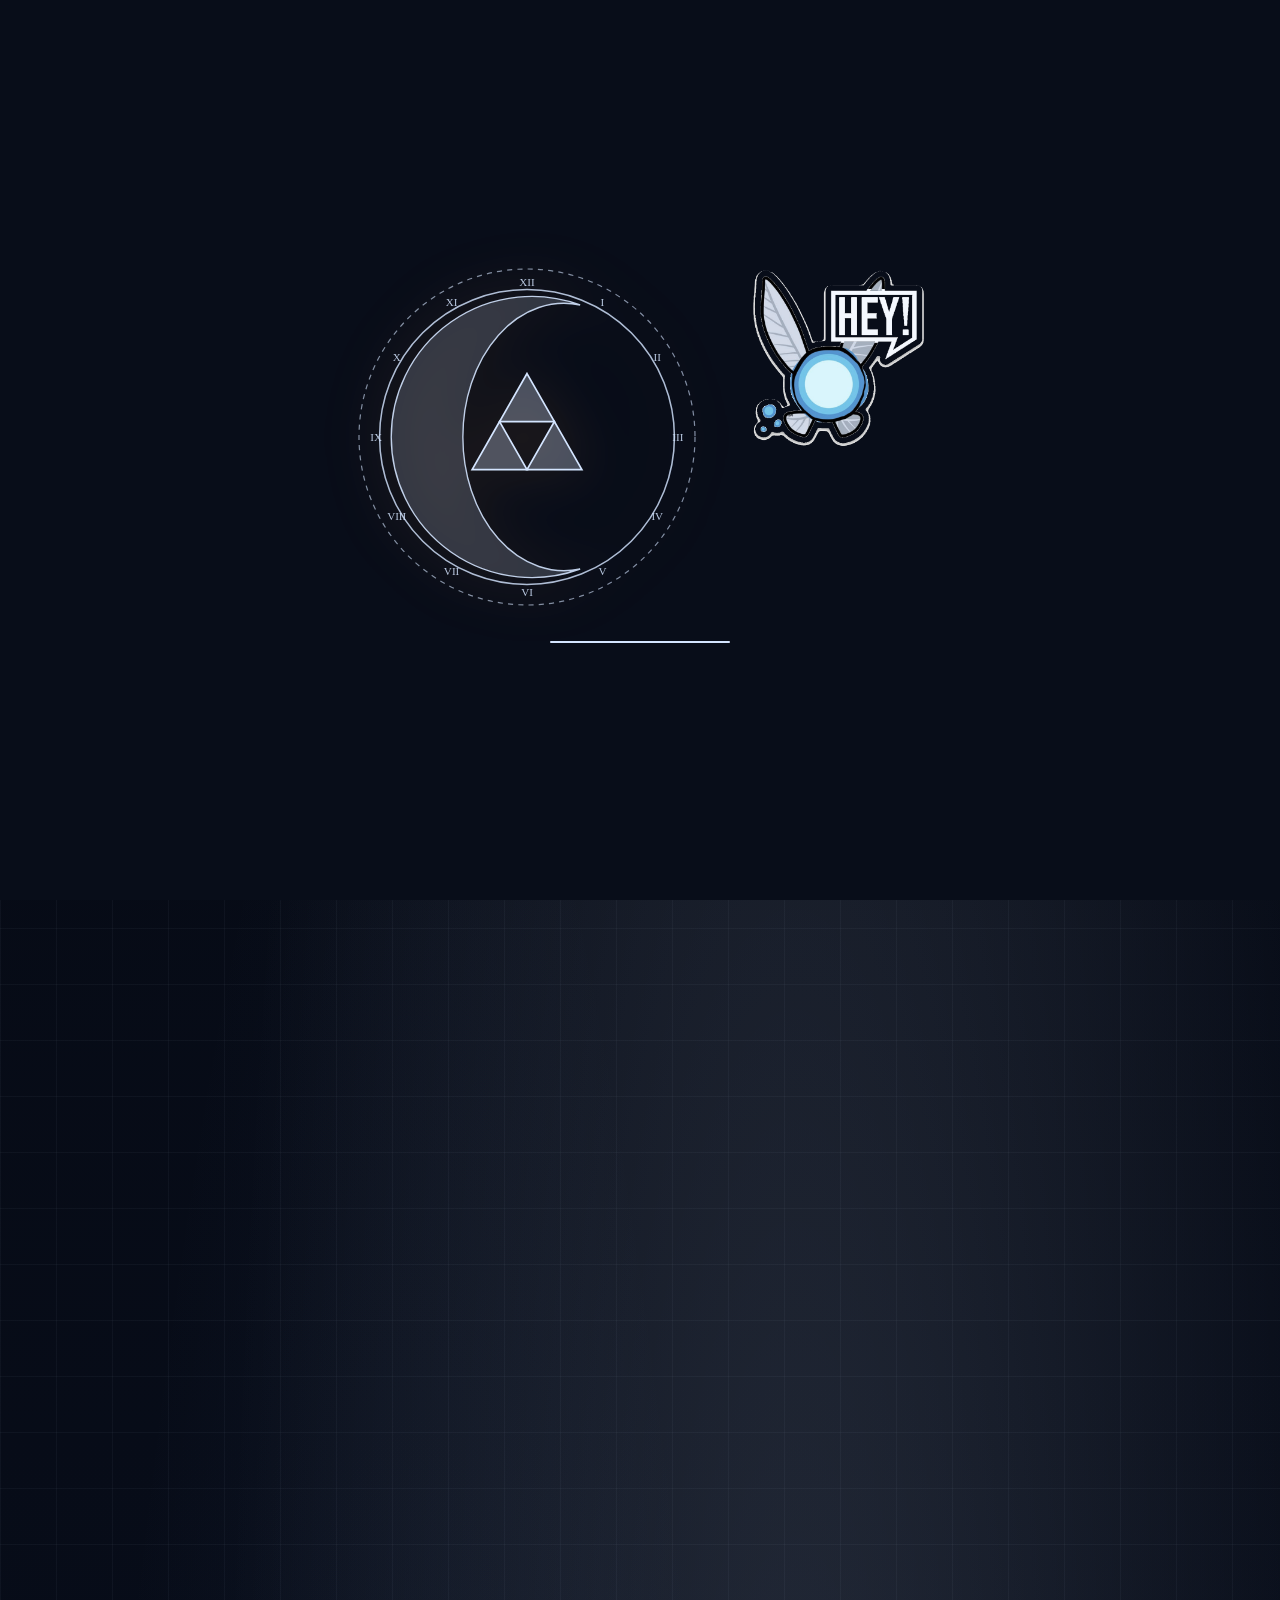
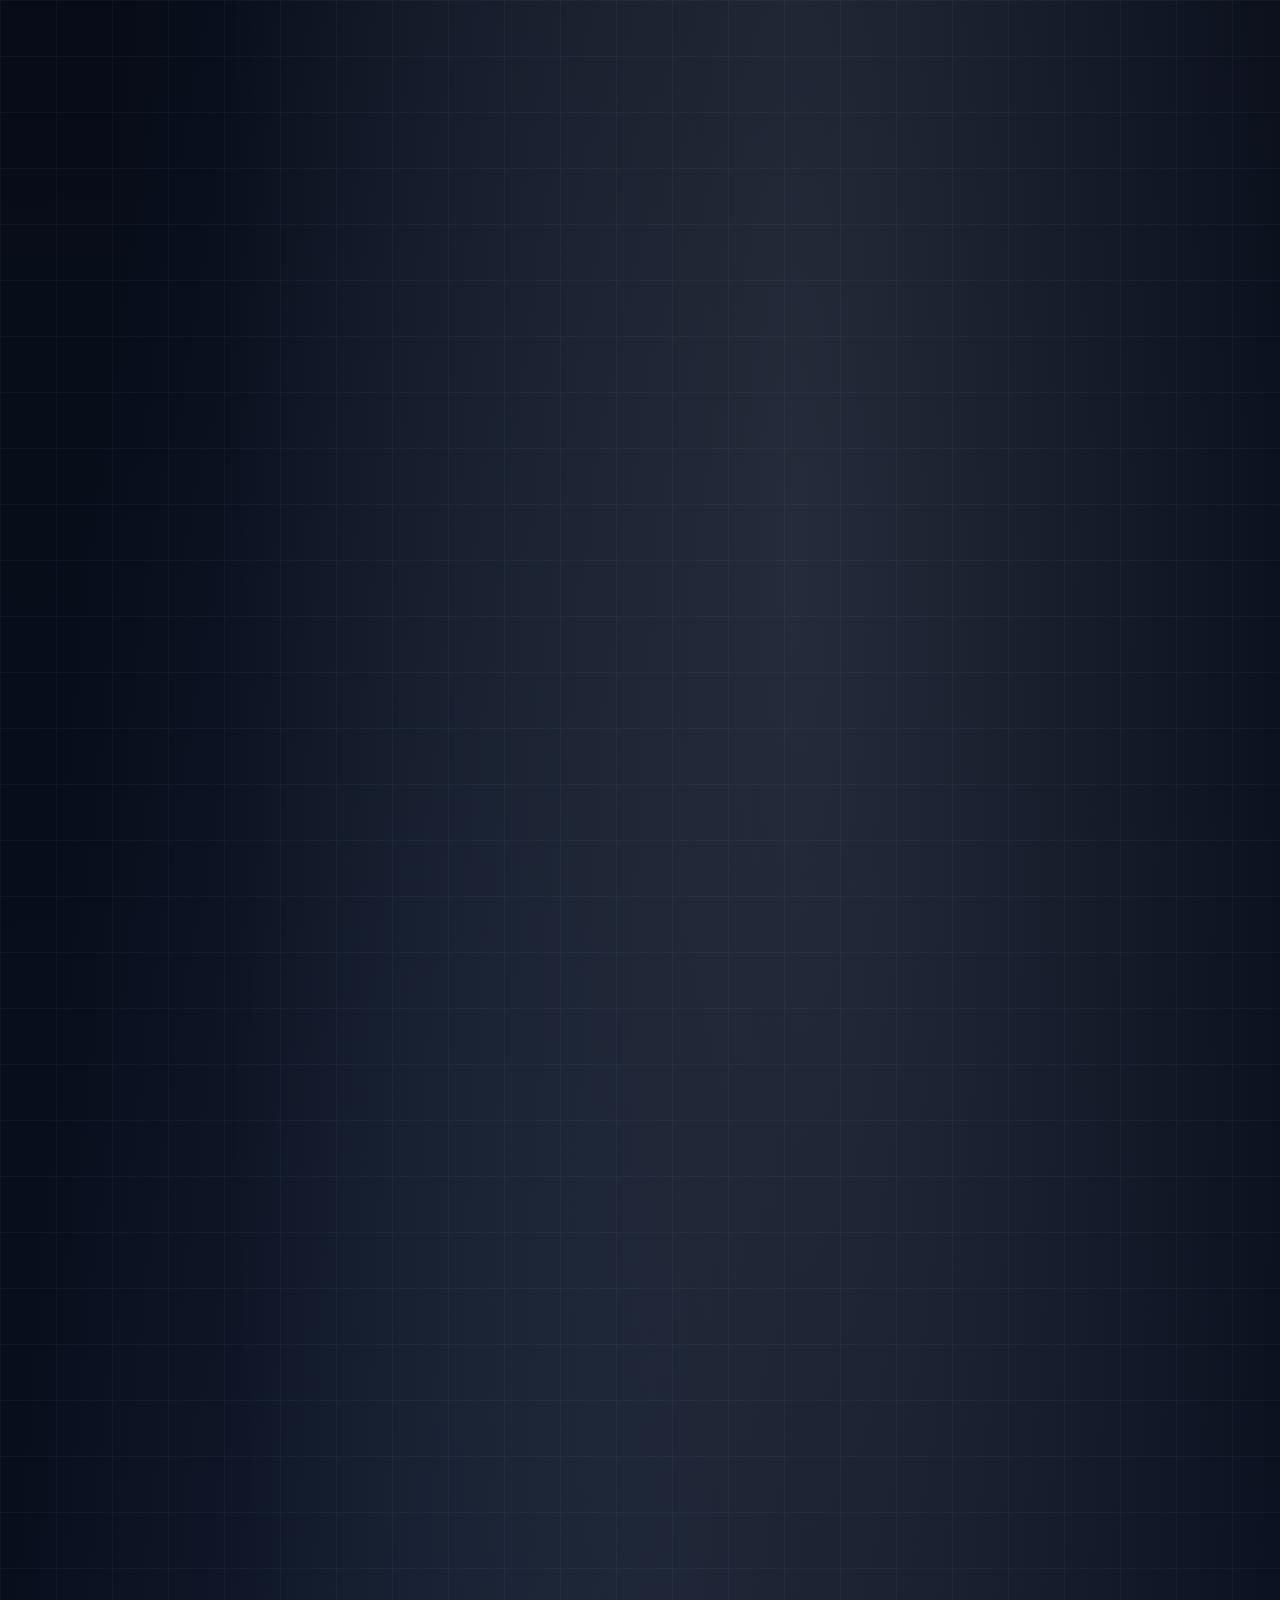
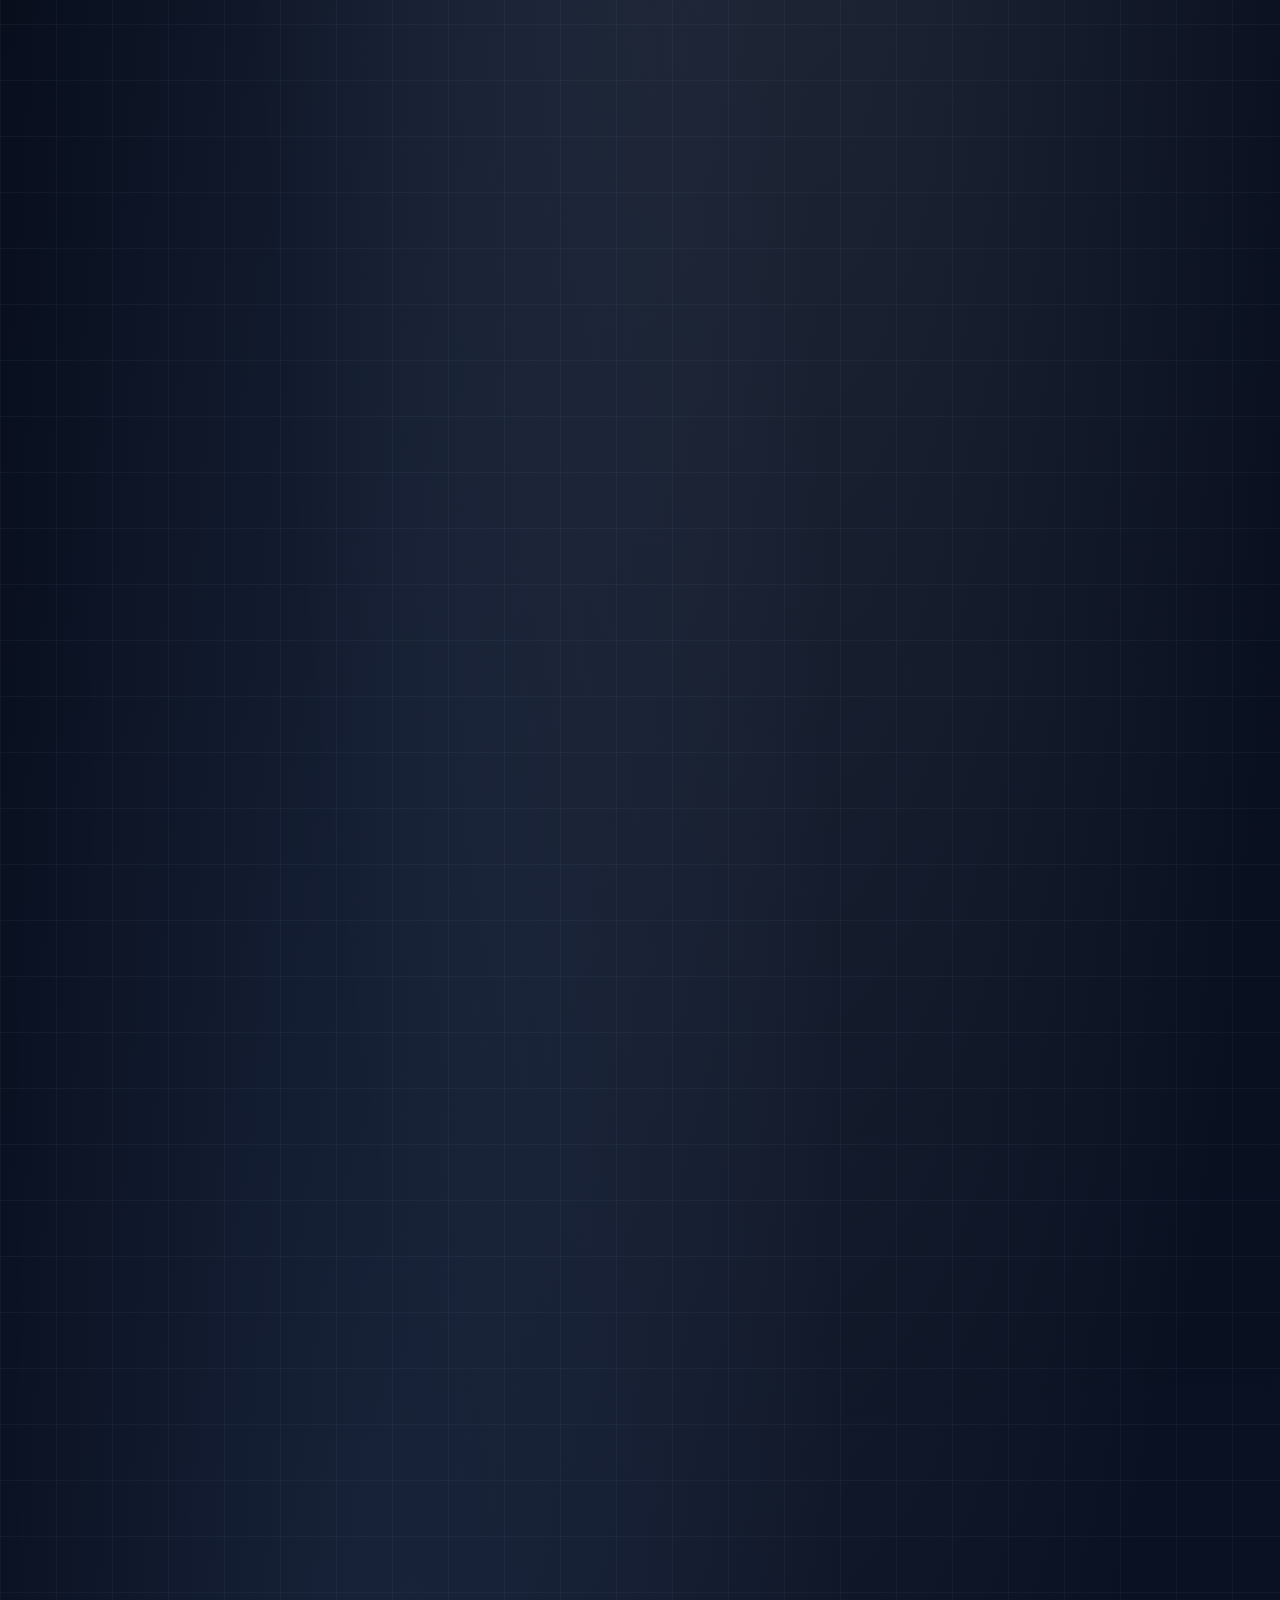
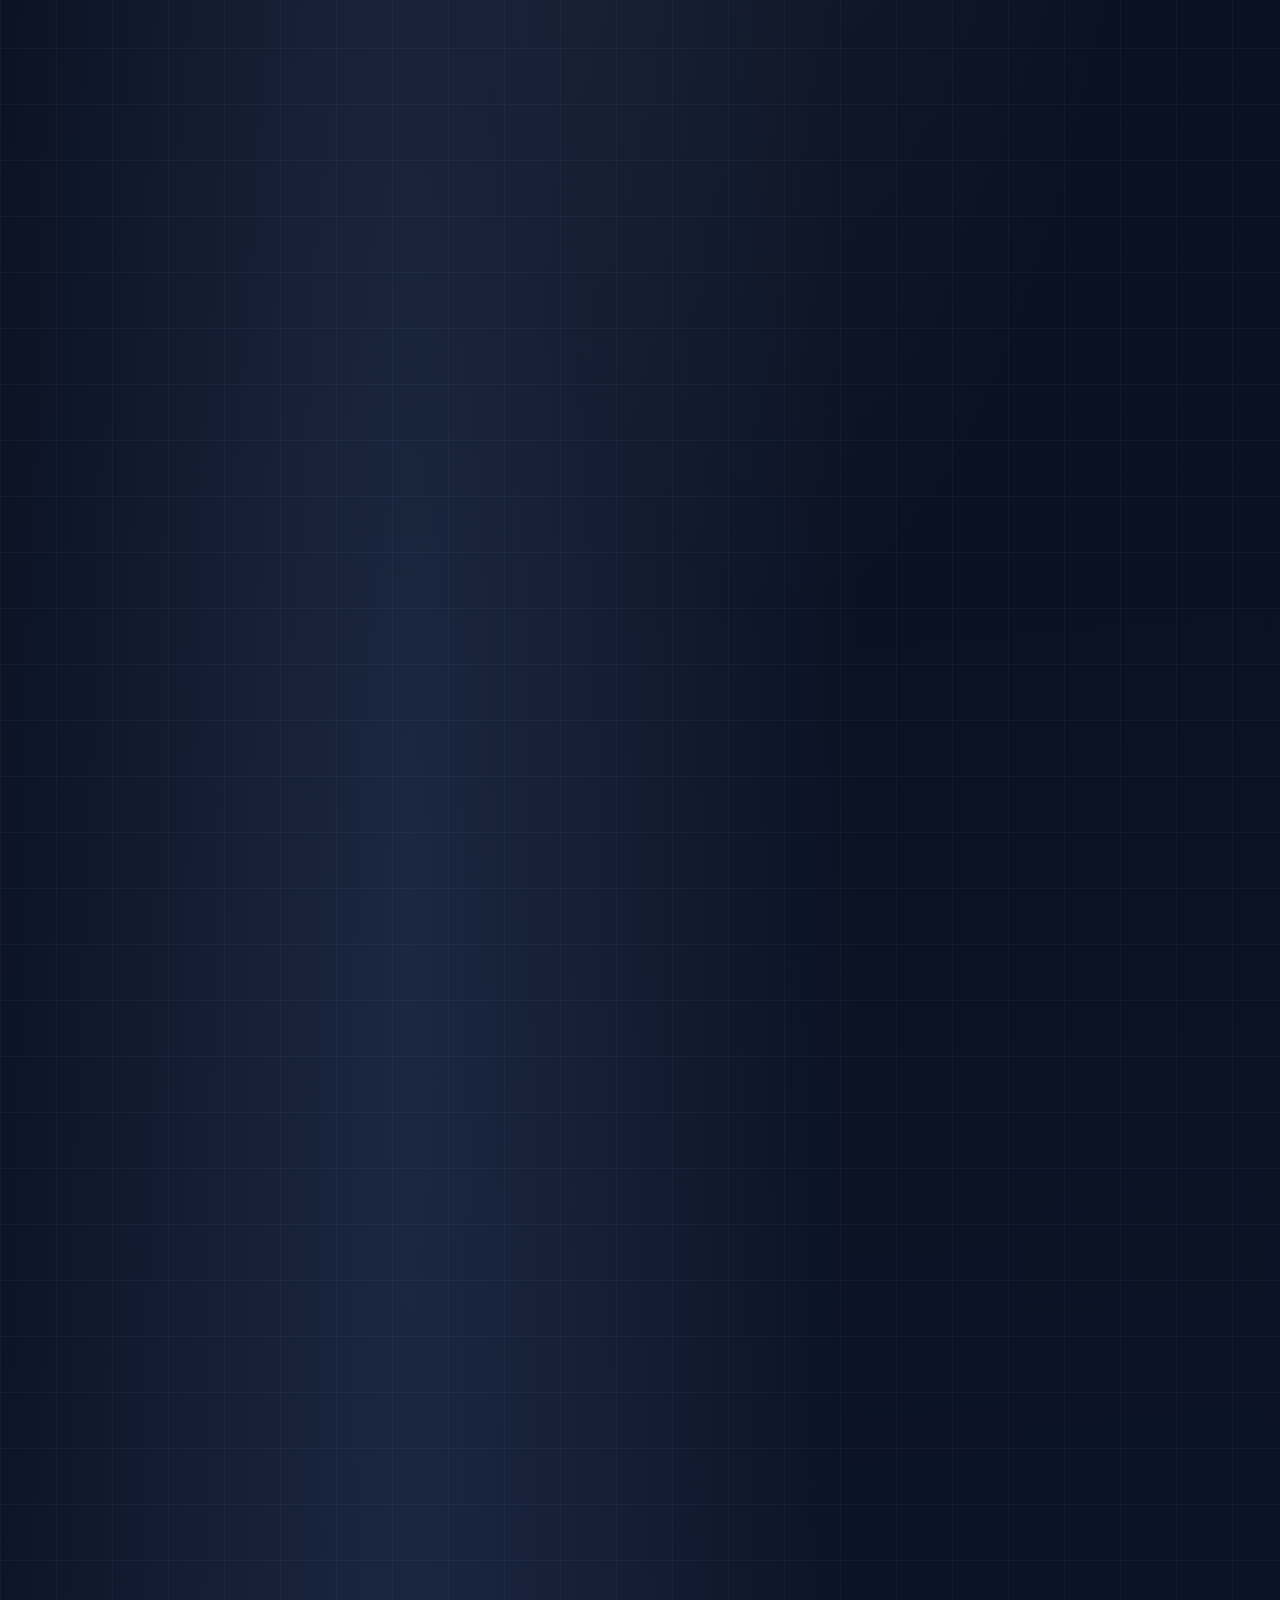
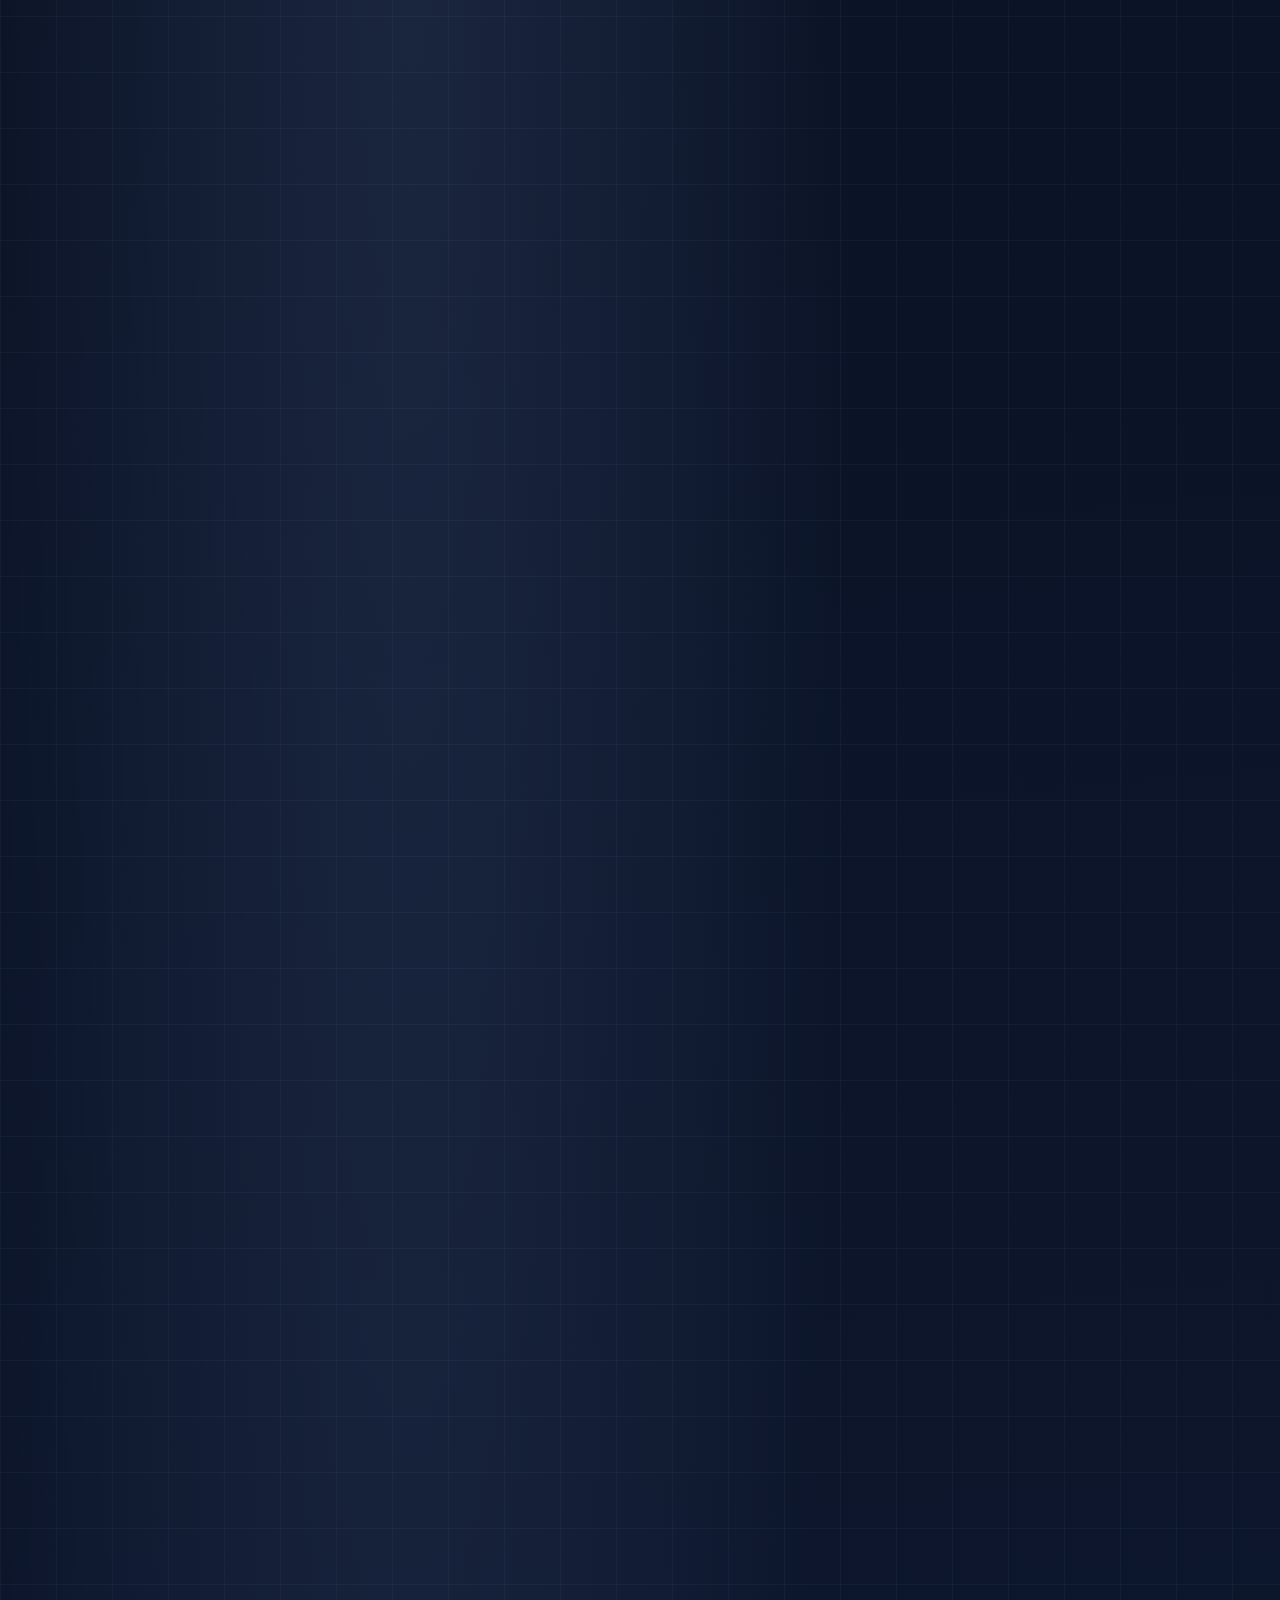
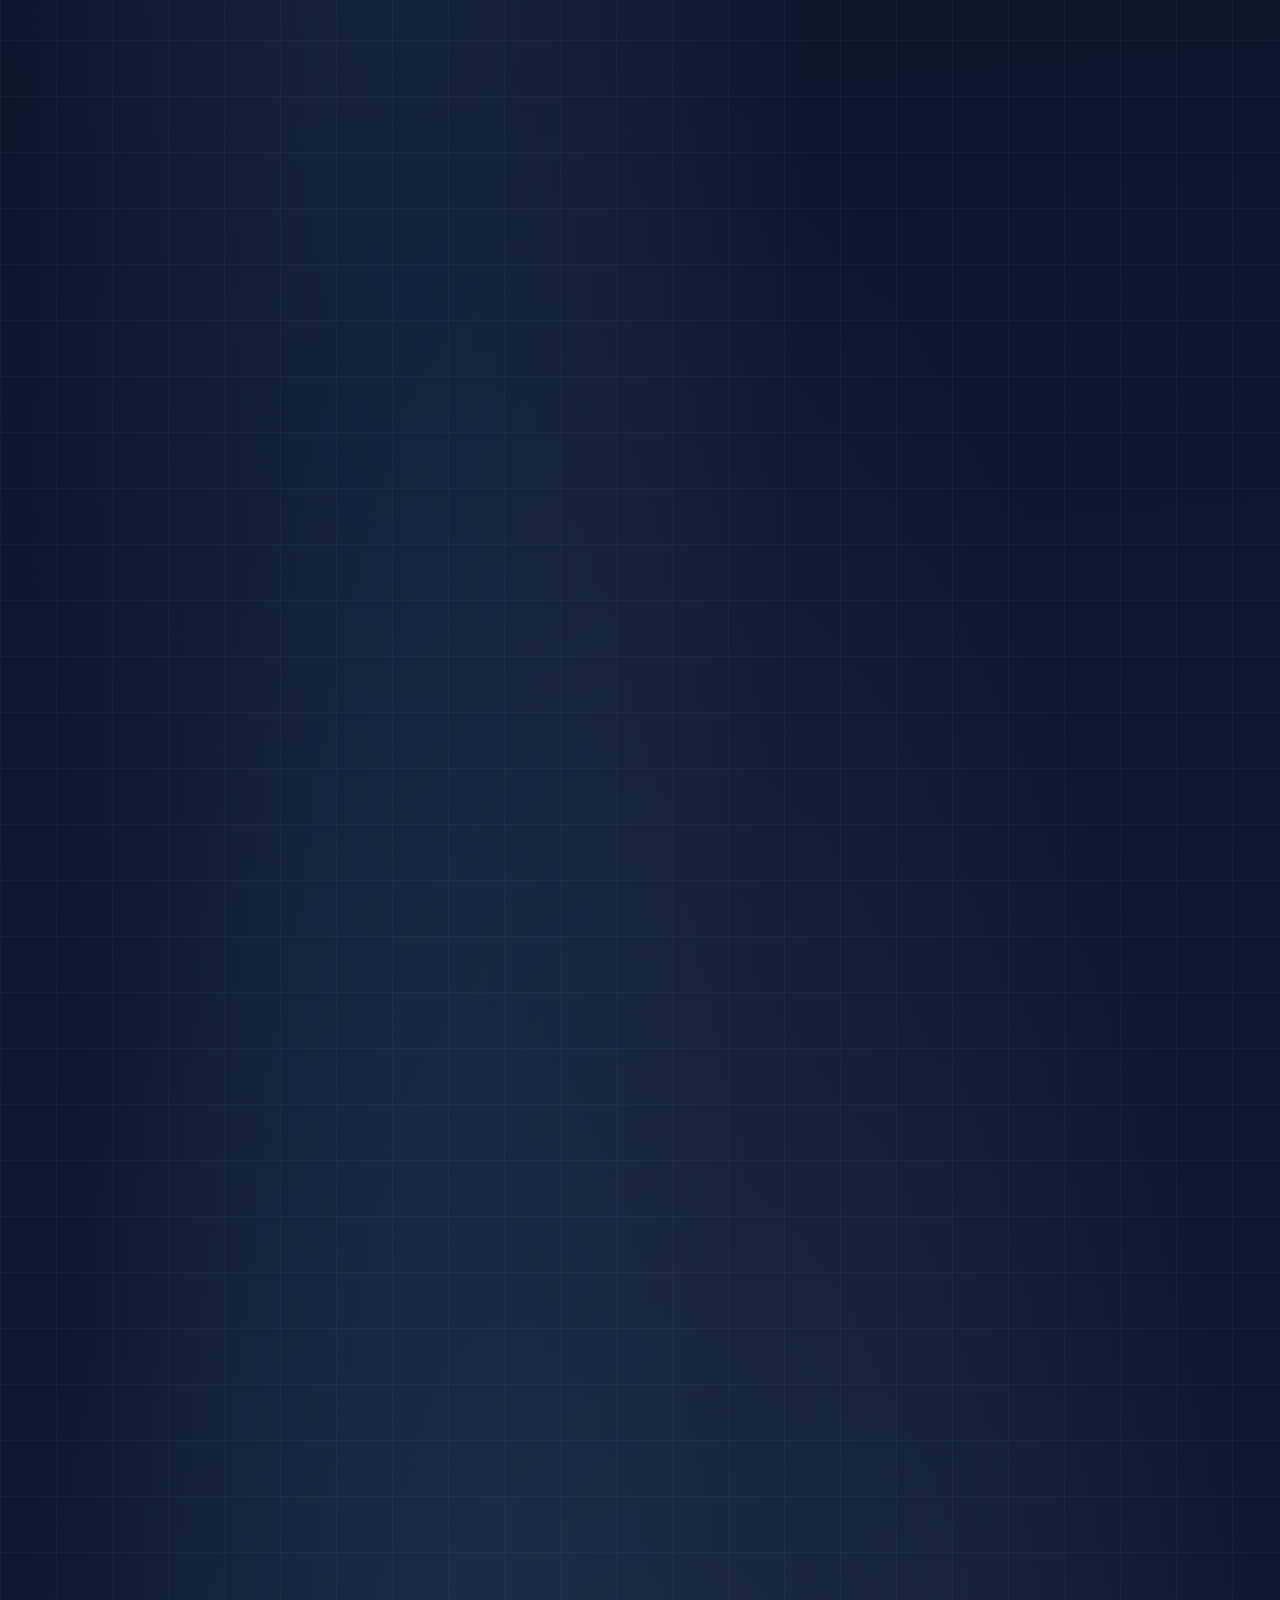
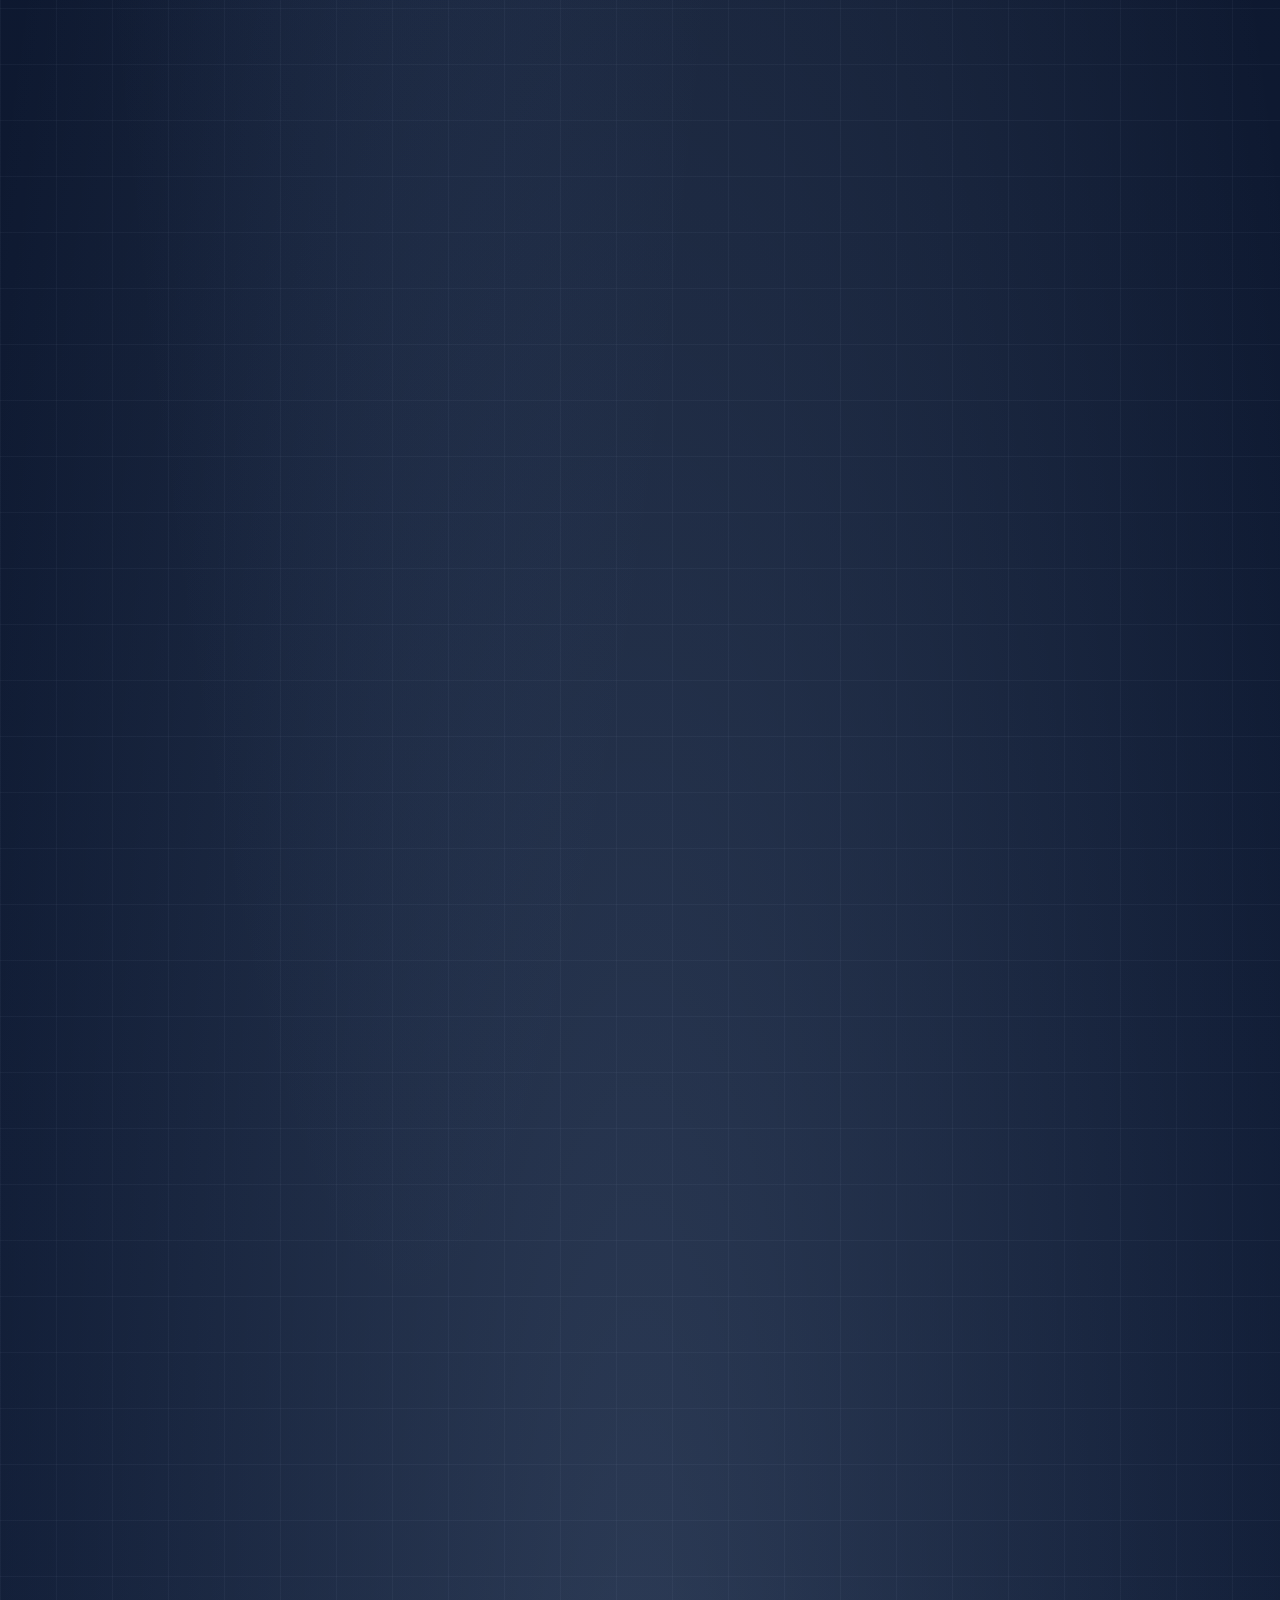
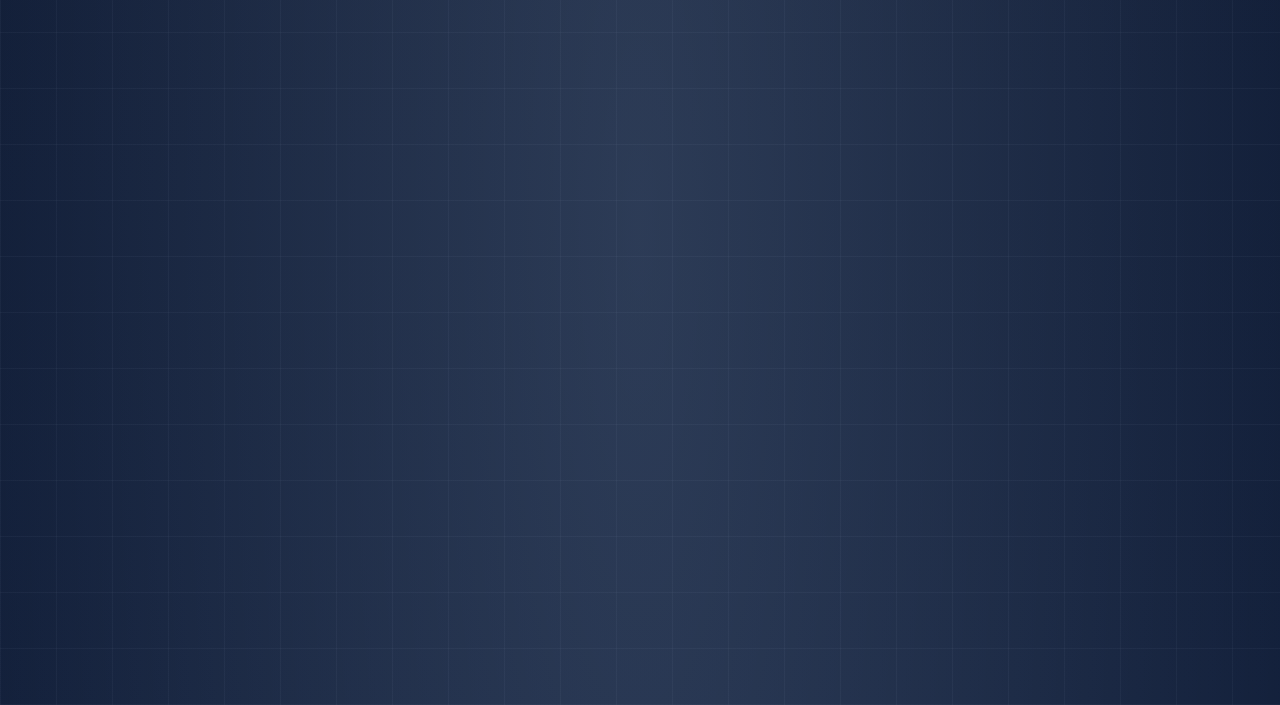
==== index.html @ a9ac3944 "Add Snake Godot build & showcase, Valdoria gallery + GDD Remastered, white HEY Navi & image lightbox" ====
<!DOCTYPE html>
<html lang="fr" data-theme="milky-snow">
<head>
  <meta charset="UTF-8" />
  <meta name="viewport" content="width=device-width, initial-scale=1.0" />
  <title>John AYIVI Portfolio</title>
  <meta name="description" content="Portfolio de John-Mary AYIVI, étudiant en Licence 3 Génie Électrique et Informatique à Cotonou et Abomey-Calavi. Projets ESP32, domotique Blynk, Godot Engine et Blender 3D." />
  <meta property="og:title" content="John AYIVI Portfolio" />
  <meta property="og:description" content="Conception matérielle ESP32, télécommande et jeux sous Godot, modélisation 3D Blender." />
  <meta property="og:type" content="website" />

  <link rel="preconnect" href="https://fonts.googleapis.com" />
  <link rel="preconnect" href="https://fonts.gstatic.com" crossorigin />
  <link href="https://fonts.googleapis.com/css2?family=Sofia+Sans+Extra+Condensed:wght@200;400&family=Barlow:wght@300;400&display=swap" rel="stylesheet" />

  <style>
    body.is-loading { margin: 0; overflow: hidden; background: var(--color-paper, #080d1a); }
    body.is-loading .navbar, body.is-loading main, body.is-loading footer { opacity: 0; }
    .clock-preloader {
      position: fixed; inset: 0; z-index: 9999;
      display: grid; place-items: center;
      background: var(--color-paper, #080d1a);
      color: var(--color-accent, #cfe2ff);
      transition: opacity 700ms cubic-bezier(0.16, 1, 0.3, 1), visibility 700ms ease;
    }
    .clock-preloader.is-done { opacity: 0; visibility: hidden; pointer-events: none; }
    .clock-preloader-inner { display: flex; flex-direction: column; align-items: center; gap: 24px; }
    .clock-preloader-visual { position: relative; display: flex; align-items: center; justify-content: center; gap: clamp(16px, 3vw, 36px); padding-inline: 16px; }
    .clock-preloader-svg { width: min(360px, 64vw); height: min(360px, 64vw); overflow: visible; filter: drop-shadow(0 0 28px rgba(207, 226, 255, 0.36)); transform: translateX(-8px); }
    .clock-preloader-navi { width: min(175px, 32vw); height: auto; align-self: flex-start; margin-top: 10px; pointer-events: none; }
    .clock-preloader .astrolabe-ring-outer { transform-origin: 210px 210px; animation: preloaderSpin 75s linear infinite; }
    .clock-preloader .preloader-crescent { transform-origin: 210px 210px; animation: preloaderSpin 6s linear infinite; }
    .clock-preloader .astrolabe-core { transform-origin: 210px 210px; animation: preloaderSpin 48s linear infinite reverse; }
    .clock-preloader-bar { width: 180px; height: 2px; background: rgba(207, 226, 255, 0.2); border-radius: 999px; overflow: hidden; }
    .clock-preloader-bar span { display: block; width: 100%; height: 100%; background: var(--color-accent, #cfe2ff); transform-origin: left center; animation: clockLoaderWait 4s cubic-bezier(0.16, 1, 0.3, 1) forwards; }
    .clock-preloader.is-ready .clock-preloader-bar span { animation: none; transform: scaleX(1); transition: transform 220ms ease-out; }
    @keyframes preloaderSpin { from { transform: rotate(0deg); } to { transform: rotate(360deg); } }
    @keyframes clockLoaderWait { 0% { transform: scaleX(0.05); } 60% { transform: scaleX(0.75); } 100% { transform: scaleX(0.92); } }
  </style>
  <link rel="stylesheet" href="styles.css?v=20261119k" />
  <script src="https://cdnjs.cloudflare.com/ajax/libs/gsap/3.12.5/gsap.min.js"></script>
  <script src="https://cdnjs.cloudflare.com/ajax/libs/gsap/3.12.5/ScrollTrigger.min.js"></script>
  <script type="module" src="https://ajax.googleapis.com/ajax/libs/model-viewer/3.5.0/model-viewer.min.js" async></script>
</head>
<body class="is-loading">
  <!-- ÉCRAN DE CHARGEMENT HORLOGE -->
  <div class="clock-preloader" id="clockPreloader" aria-hidden="true">
    <div class="clock-preloader-inner">
      <div class="clock-preloader-visual">
        <svg viewBox="0 0 420 420" class="clock-preloader-svg">
          <g class="astrolabe-ring-outer">
            <circle cx="210" cy="210" r="196" fill="none" stroke="currentColor" stroke-width="1.4" stroke-dasharray="6 6" opacity="0.6" />
            <circle cx="210" cy="210" r="172" fill="none" stroke="currentColor" stroke-width="1.8" opacity="0.82" />
            <g font-family="serif" font-size="13" fill="currentColor" text-anchor="middle" opacity="0.88">
              <text x="210" y="34">XII</text>
              <text x="298" y="57">I</text>
              <text x="362" y="121">II</text>
              <text x="386" y="215">III</text>
              <text x="362" y="307">IV</text>
              <text x="298" y="371">V</text>
              <text x="210" y="396">VI</text>
              <text x="122" y="371">VII</text>
              <text x="58" y="307">VIII</text>
              <text x="34" y="215">IX</text>
              <text x="58" y="121">X</text>
              <text x="122" y="57">XI</text>
            </g>
          </g>
          <g class="preloader-crescent">
            <path d="M272 56 A164 164 0 1 0 272 364 A118 156 0 1 1 272 56 Z" fill="currentColor" fill-opacity="0.2" stroke="currentColor" stroke-width="1.6" opacity="0.9" />
          </g>
          <g class="astrolabe-core">
            <polygon points="210,136 242,192 178,192" fill="currentColor" fill-opacity="0.3" stroke="currentColor" stroke-width="2" />
            <polygon points="178,192 210,248 146,248" fill="currentColor" fill-opacity="0.3" stroke="currentColor" stroke-width="2" />
            <polygon points="242,192 274,248 210,248" fill="currentColor" fill-opacity="0.3" stroke="currentColor" stroke-width="2" />
          </g>
        </svg>
        <img src="assets/media/navi-moonlight.png?v=20261119e" alt="Fée Navi Lune" class="clock-preloader-navi" />
      </div>
      <div class="clock-preloader-bar"><span></span></div>
    </div>
  </div>

  <!-- BARRE DE NAVIGATION PLEINE LARGEUR -->
  <header class="navbar" id="top">
    <div class="container nav-inner">
      <nav class="nav-links" aria-label="Navigation principale">
        <a href="#projets">Projets</a>
        <a href="#lab3d">Atelier 3D</a>
        <a href="#piliers">Compétences</a>
        <a href="#contact">Contact</a>
      </nav>

      <div class="nav-actions">
        <button type="button" class="btn btn-outline btn-sm" id="langToggleBtn" aria-pressed="false" title="Changer la langue FR / EN">EN</button>
        <button type="button" class="btn btn-outline btn-sm" id="soundToggleBtn" aria-pressed="false">Son : Off</button>
        <button type="button" class="btn btn-outline btn-sm" id="nextTrackBtn" title="Changer de piste Zelda">Piste ⏭</button>
        <button type="button" class="btn btn-outline btn-sm" id="debugToggleBtn" aria-pressed="false" title="Afficher le HUD technique (F3)">F3 HUD</button>
        <button type="button" class="quest-hud num" id="questCounterBadge" title="Ouvrir le journal des missions">Missions : 0/5 · 0 XP</button>
        <button type="button" class="btn btn-outline btn-sm" id="openCvBtn">Aperçu CV</button>
        <button type="button" class="btn btn-outline btn-sm" id="openCmdBtn" title="Palette rapide (Ctrl + K)">Commandes</button>
      </div>
    </div>
  </header>

  <main>
    <canvas class="fairy-bg-canvas" id="fairyBgCanvas" aria-hidden="true"></canvas>
    <div class="hyrule-umbra-clock" id="hyruleUmbraClock" aria-hidden="true">
      <svg viewBox="0 0 420 420" class="astrolabe-svg">
        <!-- Anneau extérieur Umbra (horloge romaine) -->
        <g class="astrolabe-ring-outer">
          <circle cx="210" cy="210" r="196" fill="none" stroke="currentColor" stroke-width="1.2" stroke-dasharray="6 6" opacity="0.55" />
          <circle cx="210" cy="210" r="172" fill="none" stroke="currentColor" stroke-width="1.6" opacity="0.72" />
          <g font-family="serif" font-size="13" fill="currentColor" text-anchor="middle" opacity="0.78">
            <text x="210" y="34">XII</text>
            <text x="298" y="57">I</text>
            <text x="362" y="121">II</text>
            <text x="386" y="215">III</text>
            <text x="362" y="307">IV</text>
            <text x="298" y="371">V</text>
            <text x="210" y="396">VI</text>
            <text x="122" y="371">VII</text>
            <text x="58" y="307">VIII</text>
            <text x="34" y="215">IX</text>
            <text x="58" y="121">X</text>
            <text x="122" y="57">XI</text>
          </g>
        </g>

        <!-- Grand croissant de lune statique au repos, tourne au défilement -->
        <g class="astrolabe-crescent">
          <path d="M272 56 A164 164 0 1 0 272 364 A118 156 0 1 1 272 56 Z" fill="currentColor" fill-opacity="0.18" stroke="currentColor" stroke-width="1.6" opacity="0.86" />
        </g>

        <!-- Cœur Triforce rotative -->
        <g class="astrolabe-core">
          <polygon points="210,136 242,192 178,192" fill="currentColor" fill-opacity="0.26" stroke="currentColor" stroke-width="2" />
          <polygon points="178,192 210,248 146,248" fill="currentColor" fill-opacity="0.26" stroke="currentColor" stroke-width="2" />
          <polygon points="242,192 274,248 210,248" fill="currentColor" fill-opacity="0.26" stroke="currentColor" stroke-width="2" />
        </g>
      </svg>
    </div>

    <!-- FRAGMENTS DE TRIFORCE VOLANTS (GSAP + SCROLLTRIGGER) -->
    <div class="triforce-summon-layer" id="triforceSummonLayer" aria-hidden="true">
      <div class="tri-summon-ring" id="triSummonRing"></div>
      <svg class="tri-piece" id="triPieceTop" viewBox="0 0 64 56">
        <polygon points="32,0 64,56 0,56" fill="currentColor" fill-opacity="0.38" stroke="currentColor" stroke-width="2.5" />
      </svg>
      <svg class="tri-piece" id="triPieceLeft" viewBox="0 0 64 56">
        <polygon points="32,0 64,56 0,56" fill="currentColor" fill-opacity="0.38" stroke="currentColor" stroke-width="2.5" />
      </svg>
      <svg class="tri-piece" id="triPieceRight" viewBox="0 0 64 56">
        <polygon points="32,0 64,56 0,56" fill="currentColor" fill-opacity="0.38" stroke="currentColor" stroke-width="2.5" />
      </svg>
    </div>

    <!-- 1. HERO BANNER PLEINE LARGEUR (SANS COLONNES) -->
    <section class="hero-band hero-band--astrolabe">
      <div class="container hero-stack">
        <div class="hero-copy">
          <div class="availability-badge num"><span class="avail-dot" aria-hidden="true"></span>Disponible pour stages, projets et opportunités</div>
          <p class="hero-name">John-Mary AYIVI</p>
          <h1>Électronique embarquée, robotique et game dev</h1>
          <p class="lead">
            Étudiant en Licence 3 Génie Électrique et Informatique et Président du Club Art, Design &amp; Gaming de l’INSTI, je conçois des systèmes embarqués et interactifs.<br />
            Passionné de game dev, de game design et de tout ce qui touche aux expériences interactives, je m’adonne aussi à la modélisation 3D sous Blender.
          </p>
          <div class="hero-cta-row">
            <a href="#projets" class="btn btn-primary">Explorer l’électronique et les démos</a>
            <button type="button" class="btn btn-outline" id="heroCvBtn">Voir mon CV</button>
            <button type="button" class="btn btn-link" id="heroCopyEmailBtn" data-email="kemerdyjohn@gmail.com">
              kemerdyjohn@gmail.com
            </button>
          </div>
        </div>
      </div>
    </section>

    <!-- BANDEAU DÉFILANT TECHNIQUE -->
    <div class="tech-ticker num" aria-label="Spécialités techniques">
      <div class="tech-ticker-track">
        <span>ESP32 &amp; EMBARQUÉ · ROBOTIQUE GPS · IOT BLYNK · GODOT ENGINE · GDSCRIPT · BLENDER 3D · SYSTÈMES INTERACTIFS · PROTOTYPAGE · </span>
        <span aria-hidden="true">ESP32 &amp; EMBARQUÉ · ROBOTIQUE GPS · IOT BLYNK · GODOT ENGINE · GDSCRIPT · BLENDER 3D · SYSTÈMES INTERACTIFS · PROTOTYPAGE · </span>
      </div>
    </div>

    <!-- 2. PROJETS ET SIMULATEURS PLEINE LARGEUR (WORKBENCH SANS COLONNES) -->
    <section class="section-band section-well grained" id="projets">
      <div class="container">
        <div class="section-head-line">
          <h2>Projets et jumeaux numériques</h2>
          <div class="filter-bar" role="group" aria-label="Filtrer les réalisations">
            <button type="button" class="filter-btn active" data-filter="all">Tous (6)</button>
            <button type="button" class="filter-btn" data-filter="iot">Électronique et IoT</button>
            <button type="button" class="filter-btn" data-filter="gamedev">Jeux et Godot</button>
            <button type="button" class="filter-btn" data-filter="3d">Modélisation 3D</button>
          </div>
        </div>

        <div class="projects-stack">
          <!-- PROJET 1 : ROBOT VOITURE GPS + TÉLÉCOMMANDE GODOT -->
          <article class="project-card" data-categories="iot gamedev">
            <div class="project-top-strip">
              <div class="project-head-group">
                <h3>Robot voiture GPS et télécommande Godot</h3>
                <ul class="project-brief">
                  <li><strong>Problème :</strong> Piloter un robot mobile à distance tout en gérant les obstacles et la position GPS en temps réel.</li>
                  <li><strong>Solution :</strong> Châssis ESP32 avec suivi de coordonnées GPS, évitement autonome par ultrasons et télécommande dédiée sous Godot Engine.</li>
                  <li><strong>Rôle :</strong> Électronique embarquée, logique d’évitement et interface de contrôle Godot.</li>
                </ul>
              </div>
              <dl class="project-specs num">
                <div><dt>Matériel</dt><dd>ESP32, GPS, Ultrasons</dd></div>
                <div><dt>Interface</dt><dd>Godot Engine</dd></div>
                <div><dt>Comportement</dt><dd>Suivi GPS et évitement</dd></div>
              </dl>
            </div>

            <div class="project-sim" data-arena="rover">
              <div class="sim-header">
                <div class="sim-mode-group">
                  <button type="button" class="rover-slide-btn active" data-rover-slide="photo">Photo prototype</button>
                  <button type="button" class="rover-slide-btn" data-rover-slide="interface">Interface virtuelle →</button>
                  <button type="button" class="rover-mode-btn active" data-rover-mode="manual">Télécommande Godot</button>
                  <button type="button" class="rover-mode-btn" data-rover-mode="gps">Suivi GPS</button>
                  <button type="button" class="rover-mode-btn" data-rover-mode="auto">Évitement autonome</button>
                </div>
                <span class="sim-status num" id="roverStateBadge">Mode : Manuel Godot (ZQSD / Flèches)</span>
              </div>

              <div class="rover-stage-rail" id="roverStageRail" role="region" aria-label="Défilement de la photo du prototype vers le simulateur Godot">
                <div class="rover-slide rover-slide--photo" data-slide="photo">
                  <img src="assets/media/voiture-gps.jpg" alt="Prototype physique réel de la voiture GPS ESP32" class="rover-real-photo" />
                  <div class="rover-photo-caption">
                    <span class="real-game-tag num">PROTOTYPE RÉEL · VOITURE GPS ESP32</span>
                    <button type="button" class="btn btn-outline btn-sm" id="roverToSimBtn">Défiler vers l’interface virtuelle →</button>
                  </div>
                </div>
                <div class="rover-slide rover-slide--sim" data-slide="interface">
                  <canvas id="roverCanvas" tabindex="0" width="1160" height="300" aria-label="Simulateur radar du robot voiture ESP32 pilotable au clavier"></canvas>
                </div>
              </div>

              <div class="sim-footer-bar">
                <div class="rover-dpad" aria-label="Commandes manuelles du robot">
                  <button type="button" class="dpad-btn" data-rover-dir="up">Avancer</button>
                  <button type="button" class="dpad-btn" data-rover-dir="left">Gauche</button>
                  <button type="button" class="dpad-btn dpad-stop" data-rover-dir="stop">Stop</button>
                  <button type="button" class="dpad-btn" data-rover-dir="right">Droite</button>
                  <button type="button" class="dpad-btn" data-rover-dir="down">Reculer</button>
                </div>

                <span class="sim-rule num">Clavier : ZQSD ou Flèches, Espace stop, clic piste pour cible GPS</span>

                <div class="telemetry-strip num">
                  <div><span>Latitude</span><strong id="roverLat">6.41840° N</strong></div>
                  <div><span>Longitude</span><strong id="roverLon">2.34120° E</strong></div>
                  <div><span>Ultrasons</span><strong id="roverUltrasonic">142 cm</strong></div>
                  <div><span>Moteurs PWM</span><strong id="roverPwm">G:0% D:0%</strong></div>
                </div>
              </div>
            </div>
          </article>

          <!-- PROJET 2 : MAISON INTELLIGENTE ESP32 + BLYNK -->
          <article class="project-card" data-categories="iot">
            <div class="project-top-strip">
              <div class="project-head-group">
                <h3>Maison intelligente connectée sous Blynk</h3>
                <ul class="project-brief">
                  <li><strong>Problème :</strong> Automatiser et superviser à distance la température, l’éclairage et les accès d’un habitat.</li>
                  <li><strong>Solution :</strong> Nœud ESP32 couplant capteurs (température, mouvement), actionneurs (servomoteur, relais, LED), écran LCD local et supervision Blynk.</li>
                  <li><strong>Rôle :</strong> Câblage matériel, automatismes locaux et tableau de bord Blynk.</li>
                </ul>
              </div>
              <dl class="project-specs num">
                <div><dt>Contrôleur</dt><dd>ESP32 et Blynk</dd></div>
                <div><dt>Capteurs</dt><dd>Température, mouvement</dd></div>
                <div><dt>Actionneurs</dt><dd>Servomoteur, relais, LED, LCD</dd></div>
              </dl>
            </div>

            <div class="project-sim" data-arena="home">
              <div class="sim-header">
                <label class="auto-check">
                  <input type="checkbox" id="autoModeToggle" checked />
                  <span>Automatisme actif (relais dès 30°C, LED sur détection de mouvement)</span>
                </label>
                <span class="sim-status num" id="blynkStatusBadge">Blynk connecté</span>
              </div>

              <div class="smarthome-strip">
                <canvas id="homeCanvas" tabindex="0" width="1160" height="220" aria-label="Synoptique matériel ESP32, capteur mouvement, servomoteur et relais Blynk"></canvas>

                <div class="lcd-screen num" aria-label="Afficheur LCD 16 par 2 simulé">
                  <div class="lcd-line" id="lcdLine1">T:26C  MOV:NON  </div>
                  <div class="lcd-line" id="lcdLine2">SRV:0  REL:OFF  </div>
                </div>

                <div class="home-slider-box">
                  <label class="control-label" for="tempSlider">
                    <span>Capteur température</span>
                    <strong class="num" id="tempValue">26°C</strong>
                  </label>
                  <input type="range" id="tempSlider" min="18" max="42" value="26" />
                </div>

                <div class="home-switches-row">
                  <button type="button" class="hw-btn" id="pirTriggerBtn">
                    <span class="hw-name">Mouvement (M)</span>
                    <span class="hw-state num" id="pirStatus">Aucun</span>
                  </button>
                  <button type="button" class="hw-btn" id="servoToggleBtn">
                    <span class="hw-name">Servo (V)</span>
                    <span class="hw-state num" id="servoAngle">0° (Fermé)</span>
                  </button>
                  <button type="button" class="hw-btn" id="relayToggleBtn">
                    <span class="hw-name">Relais (R)</span>
                    <span class="hw-state num" id="relayState">Éteint</span>
                  </button>
                  <button type="button" class="hw-btn" id="ledToggleBtn">
                    <span class="hw-name">LED (L)</span>
                    <span class="hw-state num" id="ledState">Éteinte</span>
                  </button>
                </div>
              </div>
            </div>
          </article>

          <!-- PROJET 3 : RUNNER PROCÉDURAL -->
          <article class="project-card" data-categories="gamedev">
            <div class="project-top-strip">
              <div class="project-head-group">
                <h3>Runner à obstacles procéduraux</h3>
                <ul class="project-brief">
                  <li><strong>Problème :</strong> Maintenir un défi constant sans niveaux figés ni pics de difficulté injouables.</li>
                  <li><strong>Solution :</strong> Génération aléatoire d’obstacles sous Godot (GDScript) dont la fréquence et l’espacement s’indexent sur la vitesse.</li>
                  <li><strong>Rôle :</strong> Game Design de la courbe de difficulté et programmation GDScript.</li>
                </ul>
              </div>
              <div class="project-action-group">
                <button type="button" class="btn btn-primary btn-sm btn-attention" id="runnerGodotToggleBtn">Jouer à Ninja Run (Godot)</button>
                <dl class="project-specs num">
                  <div><dt>Moteur</dt><dd>Godot et GDScript</dd></div>
                  <div><dt>Mécanisme</dt><dd>Génération aléatoire</dd></div>
                  <div><dt>Difficulté</dt><dd>Indexée sur la vitesse</dd></div>
                </dl>
              </div>
            </div>

            <div id="runnerGodotView" class="bougie-godot-view hidden">
              <div class="bougie-godot-bar">
                <span class="sim-status num">Godot Web · Ninja Run</span>
                <button type="button" class="btn btn-outline btn-sm" id="runnerGodotFsBtn">Plein écran ⛶</button>
              </div>
              <iframe id="runnerGodotFrame" title="Ninja Run — Runner Godot" loading="lazy" allow="fullscreen 'none'; autoplay 'self'"></iframe>
            </div>

            <div class="project-sim" id="runnerJsArena" data-arena="runner">
              <div class="sim-header">
                <span class="sim-status num">Aperçu du jeu réel · Godot 4.7 Web</span>
                <span class="sim-status num">Export HTML5 natif (WASD / Espace)</span>
              </div>
              <div class="real-game-preview">
                <div class="real-game-stage">
                  <img src="games/ninja%20run/ninja%20run.png" alt="Aperçu officiel du jeu Godot Ninja Run" class="real-game-poster" />
                  <div class="real-game-scanline" aria-hidden="true"></div>
                  <div class="real-game-overlay">
                    <span class="real-game-tag num">GODOT 4.7 · NINJA RUN</span>
                    <button type="button" class="btn btn-primary btn-attention" id="runnerQuickLaunchBtn">▶ Lancer le vrai jeu Ninja Run</button>
                    <small>Génération procédurale d’obstacles indexée sur la vitesse</small>
                  </div>
                </div>
              </div>
            </div>
          </article>

          <!-- PROJET 4 : SNAKE REVISITÉ (GODOT) -->
          <article class="project-card" data-categories="gamedev">
            <div class="project-top-strip">
              <div class="project-head-group">
                <h3>Snake revisité à bonus</h3>
                <ul class="project-brief">
                  <li><strong>Problème :</strong> Moderniser un classique souvent monotone en ajoutant de la prise de risque et des choix tactiques.</li>
                  <li><strong>Solution :</strong> Réécriture en GDScript sous Godot avec bonus temporaires (vies, points dorés, bouclier mur) et rythme évolutif pour export Web HTML5.</li>
                  <li><strong>Rôle :</strong> Game Design des bonus, code GDScript et intégration Web.</li>
                </ul>
              </div>
              <div class="project-action-group">
                <button type="button" class="btn btn-primary btn-sm btn-attention" id="snakeSourceToggleBtn">Jouer à Snake (Godot)</button>
              </div>
            </div>

            <div class="project-sim" data-arena="snake">
              <div class="sim-header">
                <span class="sim-status num" id="snakeScore">Score : 0</span>
                <span class="sim-status num" id="snakeBest">Record : 0</span>
                <span class="sim-status num" id="snakeActiveBonus">Bonus : Aucun</span>
              </div>

              <div class="snake-showcase" id="snakeShowcase">
                <img src="assets/media/snake-showcase.png" alt="Vitrine du jeu Snake revisité sous Godot (score, vies, bouclier)" class="snake-showcase-img" loading="lazy" />
                <div class="snake-showcase-bar">
                  <span class="real-game-tag num">GODOT 4.7 · SNAKE REVISITÉ</span>
                  <div class="fsm-actions">
                    <button type="button" class="btn btn-primary btn-sm btn-attention" id="snakeGodotPlayBtn">▶ Lancer le vrai jeu Snake</button>
                    <button type="button" class="btn btn-outline btn-sm" id="snakeLaunchDemoBtn">Mini-démo JS</button>
                  </div>
                </div>
              </div>

              <div id="snakeJsView" class="snake-view hidden">
                <canvas id="snakeCanvas" tabindex="0" width="560" height="200" aria-label="Mini jeu Snake jouable au clavier dès appui sur Flèches, ZQSD ou Espace"></canvas>
                <div class="sim-footer-bar">
                  <div class="snake-buttons">
                    <button type="button" class="btn btn-outline btn-sm btn-attention" id="snakeStartBtn">Jouer ou relancer</button>
                    <button type="button" class="btn btn-outline btn-sm" id="snakePauseBtn">Pause (P)</button>
                    <button type="button" class="btn btn-outline btn-sm" id="snakeBackShowcaseBtn">◀ Vitrine</button>
                  </div>

                  <div class="snake-mobile-pad" aria-label="Contrôles directionnels du Snake">
                    <button type="button" class="dpad-btn snake-dpad-btn" data-snake-dir="UP">Haut</button>
                    <button type="button" class="dpad-btn snake-dpad-btn" data-snake-dir="LEFT">Gauche</button>
                    <button type="button" class="dpad-btn snake-dpad-btn" data-snake-dir="DOWN">Bas</button>
                    <button type="button" class="dpad-btn snake-dpad-btn" data-snake-dir="RIGHT">Droite</button>
                  </div>

                  <span class="sim-rule num">Clavier : Flèches, ZQSD ou Espace pour démarrer, P pause. Doré : +30 pts. Cyan : Bouclier mur.</span>
                </div>
              </div>

              <div id="snakeGodotView" class="snake-godot-view hidden">
                <div id="snakeGodotStatus" class="godot-placeholder">
                  <p>Emplacement prêt pour l’export Web HTML5 Godot dans <code>games/snake/index.html</code>.</p>
                </div>
                <iframe id="snakeGodotFrame" title="Snake Godot HTML5" class="hidden" loading="lazy"></iframe>
              </div>
            </div>
          </article>

          <!-- PROJET 5 : VALDORIA : ECHOES OF BETRAYAL (CONCEPT & GDD REMASTERED) -->
          <article class="project-card" data-categories="gamedev">
            <div class="project-top-strip">
              <div class="project-head-group">
                <h3>Valdoria : Echoes of Betrayal</h3>
                <ul class="project-brief">
                  <li><strong>Problème :</strong> Concevoir un action-aventure souls-like narratif qui subvertit le trope du guide spirituel avec une forte lisibilité audio/visuelle.</li>
                  <li><strong>Solution :</strong> Système de combat à Endurance unique, 4 Postures liées au Masque d’Atherion (<em>Rhinocéros, Léopard Noir, Aigle Martial, Spectre</em>), Œil du Stratège, Runes Résonnantes diégétiques et 5 Barons + combat final adaptatif.</li>
                  <li><strong>Rôle :</strong> Game Design Document complet (Édition Remasterisée), narration en 3 actes et direction artistique/systémique.</li>
                </ul>
              </div>
              <div class="project-action-group">
                <button type="button" class="btn btn-primary btn-sm btn-attention" id="openValdoriaGddBtn">Lire le GDD complet (Valdoria)</button>
                <dl class="project-specs num">
                  <div><dt>Genre</dt><dd>Action-Aventure · Souls-like</dd></div>
                  <div><dt>Systèmes</dt><dd>4 Postures &amp; Runes Résonnantes</dd></div>
                  <div><dt>Statut</dt><dd>Projet en réflexion</dd></div>
                </dl>
              </div>
            </div>

            <div class="project-sim valdoria-showcase">
              <div class="sim-header">
                <span class="sim-status num">Concept &amp; GDD Édition Remasterisée</span>
                <span class="sim-status num">Statut : Projet en réflexion</span>
              </div>

              <div class="valdoria-stage">
                <video class="valdoria-video" autoplay loop muted playsinline controls poster="assets/media/valdoria/jabari.jpg">
                  <source src="assets/media/valdoria/Valdoria.mp4" type="video/mp4" />
                  Votre navigateur ne supporte pas la lecture de vidéos.
                </video>
                <span class="valdoria-status-pill num">Projet en réflexion · Concept &amp; GDD</span>
              </div>

              <div class="valdoria-gallery" role="region" aria-label="Visuels conceptuels de Valdoria (projet en réflexion)">
                <figure class="valdoria-art-card">
                  <img src="assets/media/valdoria/jabari.jpg" alt="Jabari — Héros de Valdoria" loading="lazy" />
                  <span class="valdoria-art-badge num">Projet en réflexion</span>
                  <figcaption>Jabari (Héros)</figcaption>
                </figure>
                <figure class="valdoria-art-card">
                  <img src="assets/media/valdoria/zaria.jpg" alt="Zaria — Héroïne de Valdoria" loading="lazy" />
                  <span class="valdoria-art-badge num">Projet en réflexion</span>
                  <figcaption>Zaria (Héroïne)</figcaption>
                </figure>
                <figure class="valdoria-art-card">
                  <img src="assets/media/valdoria/viktor.jpg?v=20261119j" alt="Viktor, le Maréchal d'Acier" loading="lazy" />
                  <span class="valdoria-art-badge num">Projet en réflexion</span>
                  <figcaption>Viktor · Boss 1</figcaption>
                </figure>
                <figure class="valdoria-art-card">
                  <img src="assets/media/valdoria/lyra.jpg?v=20261119i" alt="Iyalodé-Lyra, la Reine des Ombres" loading="lazy" />
                  <span class="valdoria-art-badge num">Projet en réflexion</span>
                  <figcaption>Iyalodé-Lyra · Boss 2</figcaption>
                </figure>
                <figure class="valdoria-art-card">
                  <img src="assets/media/valdoria/kalthia.jpg?v=20261119i" alt="Mère Kalthia, la Zélatrice d’Or" loading="lazy" />
                  <span class="valdoria-art-badge num">Projet en réflexion</span>
                  <figcaption>Mère Kalthia · Boss 3</figcaption>
                </figure>
                <figure class="valdoria-art-card">
                  <img src="assets/media/valdoria/malakor.jpg?v=20261119i" alt="Malakor, le Geôlier des Âmes" loading="lazy" />
                  <span class="valdoria-art-badge num">Projet en réflexion</span>
                  <figcaption>Malakor · Boss 4</figcaption>
                </figure>
              </div>
            </div>
          </article>

          <!-- PROJET 6 : LA DERNIÈRE BOUGIE (GDD + FSM + AUDIO 3 PHASES) -->
          <article class="project-card" data-categories="gamedev 3d">
            <div class="project-top-strip">
              <div class="project-head-group">
                <h3>La Dernière Bougie : survival 2.5D</h3>
                <ul class="project-brief">
                  <li><strong>Problème :</strong> Concevoir un survival court mais tendu où l’ambiance sonore et visuelle reflète directement le danger.</li>
                  <li><strong>Solution :</strong> Pipeline 2.5D avec bougies joueur/ennemies animées sous Blender (.glb), machine à états asynchrone et audio en 3 phases.</li>
                  <li><strong>Rôle :</strong> Game Design Document, modélisation/animation 3D et prototypage interactif.</li>
                </ul>
              </div>
              <div class="project-action-group">
                <button type="button" class="btn btn-outline btn-sm" id="openGddModalBtn">Lire le GDD complet</button>
                <a href="#lab3d" class="btn btn-link btn-sm">Inspecter le modèle 3D</a>
              </div>
            </div>

            <div class="project-sim is-keyboard-active" id="heroArena" data-arena="hero">
              <div class="stage-toolbar">
                <div class="stage-tabs" role="tablist" aria-label="Modes d’affichage de la scène">
                  <button type="button" class="hero-mode-btn active" data-hero-mode="flame" role="tab" aria-selected="true">Scène 2.5D</button>
                  <button type="button" class="hero-mode-btn" data-hero-mode="telemetry" role="tab" aria-selected="false">Bus ESP32</button>
                  <button type="button" class="hero-mode-btn" data-hero-mode="wireframe" role="tab" aria-selected="false">Maillage 3D</button>
                </div>
                <div class="stage-readout num">
                  <span id="heroExpressionLabel">État joueur : Sécurité</span>
                  <span id="heroTelemetryText">ZQSD ou Flèches pour esquiver, Espace pour sauter</span>
                </div>
              </div>

              <canvas id="heroCanvas" tabindex="0" width="1280" height="380" aria-label="Scène jouable de La Dernière Bougie : Q et D ou Flèches pour bouger, Espace pour sauter et raviver"></canvas>

              <div class="sim-footer-bar">
                <div class="fsm-actions">
                  <button type="button" class="btn btn-outline btn-sm btn-attention" id="heroChallengeBtn">Défi survie 30s</button>
                  <span class="sim-rule num" id="heroScoreLabel">Esquives : 0</span>
                </div>
                <span class="sim-rule num">Clavier : Q/D ou Flèches, Espace sauter et raviver</span>
              </div>
            </div>
          </article>
        </div>
      </div>
    </section>

    <!-- 3. RAIL HORIZONTAL : ATELIER 3D ET BLENDER (SANS COLONNES) -->
    <section class="section-band" id="lab3d">
      <div class="container">
        <div class="section-head-line">
          <h2>Modélisation Blender et prototypes 3D</h2>
          <p class="lead">Glissez horizontalement pour parcourir les modèles 3D interactifs.</p>
        </div>

        <div class="lab-rail" role="region" aria-label="Galerie horizontale des modèles 3D">
          <!-- Modèle 1 : La Bougie -->
          <article class="lab-card">
            <div class="lab-viewport lab-viewport--candle">
              <canvas id="viewerCanvas-bougie" width="640" height="340" aria-label="Aperçu 3D interactif de La Dernière Bougie"></canvas>
              <model-viewer id="mv-bougie" class="glb-viewer hidden" camera-controls auto-rotate autoplay environment-image="neutral" tone-mapping="aces" shadow-intensity="1.5" shadow-softness="0.6" exposure="1.25" alt="Modèle 3D La Dernière Bougie"></model-viewer>
              <span class="viewer-hint num" aria-hidden="true">↻ Glisser 360°</span>
              <button type="button" class="viewer-fs-btn" aria-label="Afficher La Dernière Bougie en plein écran" title="Plein écran">⛶</button>
            </div>
            <div class="lab-meta-bar">
              <div class="lab-title-col">
                <h3>La Dernière Bougie</h3>
                <p>Deux modèles Blender (.glb) dans la même case : version joueur et bougies ennemies, avec leurs animations glTF.</p>
              </div>
              <div class="lab-controls-inline">
                <button type="button" class="bougie-variant-btn active" data-variant="player" aria-pressed="true">Bougie joueur</button>
                <button type="button" class="bougie-variant-btn" data-variant="enemy" aria-pressed="false">Bougies ennemies</button>
                <span id="bougieAnimBar" class="lab-controls-inline"></span>
              </div>
            </div>
          </article>

          <!-- Modèle 2 : Phare 3D -->
          <article class="lab-card">
            <div class="lab-viewport lab-viewport--starry">
              <canvas id="viewerCanvas-phare" width="640" height="340" aria-label="Aperçu 3D interactif du phare"></canvas>
              <model-viewer id="mv-phare" class="glb-viewer hidden" camera-controls auto-rotate tone-mapping="agx" shadow-intensity="1.6" shadow-softness="0.65" exposure="0.72" field-of-view="32deg" camera-orbit="35deg 68deg 105%" min-camera-orbit="auto auto 20%" alt="Modèle 3D Phare"></model-viewer>
              <span class="viewer-hint num" aria-hidden="true">↻ Glisser 360°</span>
              <button type="button" class="viewer-fs-btn" aria-label="Afficher Phare 3D en plein écran" title="Plein écran">⛶</button>
            </div>
            <div class="lab-meta-bar">
              <div class="lab-title-col">
                <h3>Phare 3D</h3>
                <p>Modélisation hard-surface sous Blender et export glTF (.glb) optimisé pour le rendu temps réel.</p>
              </div>
            </div>
          </article>

          <!-- Modèle 3 : Pokéballs -->
          <article class="lab-card">
            <div class="lab-viewport lab-viewport--pokelab">
              <canvas id="viewerCanvas-pokeball" width="640" height="340" aria-label="Aperçu 3D interactif des Pokéballs"></canvas>
              <model-viewer id="mv-pokeball" class="glb-viewer hidden" camera-controls auto-rotate environment-image="neutral" tone-mapping="aces" shadow-intensity="1.5" shadow-softness="0.6" exposure="1.3" field-of-view="18deg" camera-orbit="25deg 72deg 50%" min-camera-orbit="auto auto 15%" alt="Modèle 3D Collection Pokéballs"></model-viewer>
              <span class="viewer-hint num" aria-hidden="true">↻ Glisser 360°</span>
              <button type="button" class="viewer-fs-btn" aria-label="Afficher Collection de Pokéballs en plein écran" title="Plein écran">⛶</button>
            </div>
            <div class="lab-meta-bar">
              <div class="lab-title-col">
                <h3>Collection de Pokéballs</h3>
                <p>Modélisation hard-surface sous Blender avec travail des chanfreins et reflets métalliques.</p>
              </div>
            </div>
          </article>
        </div>

        <div class="prototype-row">
          <h3>Prototype Godot 3D : contrôleur et Mixamo</h3>
          <p>
            Contrôleur <code>CharacterBody3D</code> en GDScript intégrant double saut, dash avec cooldown, combo d’attaque, collecte de pièces et éclairage HDRI.
          </p>
        </div>
      </div>
    </section>

    <!-- 4. FEUILLE DES COMPÉTENCES EN LIGNES PLEINE LARGEUR (ZERO COLONNES) -->
    <section class="section-band section-well grained" id="piliers">
      <div class="container">
        <div class="datasheet-band" aria-label="Fiche technique profil">
          <div class="datasheet-head num">
            <span>Réf. JMA-01, fiche technique</span>
            <span>Statut : Disponible</span>
          </div>
          <dl class="datasheet-specs">
            <div><dt>Identité</dt><dd>John-Mary AYIVI</dd></div>
            <div><dt>Formation</dt><dd>Licence 3 Génie Électrique &amp; Informatique</dd></div>
            <div><dt>Localisation</dt><dd>Cotonou / Abomey-Calavi</dd></div>
            <div><dt>Leadership</dt><dd>Président, Club Art, Design &amp; Gaming (INSTI)</dd></div>
            <div><dt>Spécialités</dt><dd>ESP32, KiCad, Godot, Game Design, Blender 3D</dd></div>
          </dl>
          <div class="datasheet-counters num">
            <span><strong>6</strong> Projets interactifs &amp; concepts</span>
            <span><strong>3</strong> Modèles 3D .glb</span>
            <span><strong>3</strong> Démos jouables</span>
          </div>
        </div>

        <h2>Quatre domaines complémentaires</h2>
        <div class="sheet-rows">
          <article class="sheet-row">
            <h3>Génie électrique et embarqué</h3>
            <p>Microcontrôleurs ESP32, schémas et routage PCB sous KiCad, simulation Proteus, automatisation PL7, capteurs GPS/ultrasons, servomoteurs, relais, écrans LCD et Blynk.</p>
          </article>
          <article class="sheet-row">
            <h3>Game Design et systèmes interactifs</h3>
            <p>Rédaction de Game Design Documents, équilibrage de gameplay, bases en design d’interface (UI), programmation GDScript sous Godot, machines à états finis et génération procédurale.</p>
          </article>
          <article class="sheet-row">
            <h3>Modélisation et animation Blender</h3>
            <p>Création de personnages et objets hard-surface, préparation pour pipeline 2.5D, animations contextuelles et export glTF (.glb).</p>
          </article>
          <article class="sheet-row">
            <h3>Apprentissage en intelligence artificielle</h3>
            <p>Démarrage actuel sur les bases de l’IA avec pour objectif de relier ces futurs modèles à la robotique ESP32 et aux comportements Godot.</p>
          </article>
        </div>

        <div class="stack-shelf" aria-label="Langages et logiciels pratiqués">
          <div class="stack-shelf-head">
            <h3 class="stack-label num">Langages &amp; Logiciels pratiqués</h3>
          </div>
          <div class="skill-mini-grid">
            <div class="skill-mini-card skill-mini-card--accent">
              <strong>Python</strong>
              <small>Script &amp; IA</small>
            </div>
            <div class="skill-mini-card skill-mini-card--accent">
              <strong>C++</strong>
              <small>Embarqué &amp; POO</small>
            </div>
            <div class="skill-mini-card skill-mini-card--accent">
              <strong>C#</strong>
              <small>POO &amp; Unity</small>
            </div>
            <div class="skill-mini-card skill-mini-card--accent">
              <strong>GDScript</strong>
              <small>Godot Engine</small>
            </div>
            <div class="skill-mini-card skill-mini-card--accent">
              <strong>POO</strong>
              <small>Architecture</small>
            </div>
            <div class="skill-mini-card skill-mini-card--accent">
              <strong>Linux</strong>
              <small>Système &amp; CLI</small>
            </div>
            <div class="skill-mini-card">
              <strong>Arduino IDE</strong>
              <small>ESP32 &amp; Arduino</small>
            </div>
            <div class="skill-mini-card">
              <strong>Proteus</strong>
              <small>Simulation</small>
            </div>
            <div class="skill-mini-card">
              <strong>KiCad</strong>
              <small>Schémas &amp; PCB</small>
            </div>
            <div class="skill-mini-card">
              <strong>PL7</strong>
              <small>Automatisation API</small>
            </div>
            <div class="skill-mini-card">
              <strong>Godot Engine</strong>
              <small>Jeux 2D / 3D</small>
            </div>
            <div class="skill-mini-card">
              <strong>Unity</strong>
              <small>Moteur 3D / 2D</small>
            </div>
            <div class="skill-mini-card">
              <strong>Blender</strong>
              <small>Modélisation .glb</small>
            </div>
            <div class="skill-mini-card">
              <strong>Visual Studio</strong>
              <small>IDE &amp; Debug</small>
            </div>
          </div>
        </div>
      </div>
    </section>
  </main>

  <!-- 5. FOOTER COLOPHON PLEINE LARGEUR -->
  <footer class="footer-band" id="contact">
    <div class="container footer-colophon">
      <p class="vision-quote">« Relier l’électronique embarquée, la 3D et le jeu vidéo pour créer des systèmes concrets et vivants. »</p>
      <div class="footer-statement">
        <h2>Collaborer sur un projet matériel ou logiciel</h2>
        <p>Disponible pour vos réalisations techniques, prototypes embarqués et expériences interactives.</p>
      </div>

      <div class="footer-links-row contact-tiles">
        <a href="https://wa.me/2290144754830" target="_blank" rel="noopener noreferrer" class="contact-tile">
          <svg class="contact-icon" viewBox="0 0 24 24" aria-hidden="true"><path fill="currentColor" d="M12.04 2C6.58 2 2.13 6.45 2.13 11.91c0 1.75.46 3.45 1.32 4.95L2.05 22l5.25-1.38c1.45.79 3.08 1.21 4.74 1.21 5.46 0 9.91-4.45 9.91-9.91C21.95 6.45 17.5 2 12.04 2m5.81 14.08c-.24.68-1.42 1.31-1.97 1.39-.51.07-1.15.1-1.85-.12-.43-.14-.98-.32-1.69-.63-2.97-1.28-4.91-4.27-5.06-4.47-.15-.2-1.21-1.61-1.21-3.07s.77-2.18 1.04-2.48c.27-.3.59-.38.79-.38h.57c.18 0 .43-.07.67.51.24.59.84 2.04.91 2.19.07.15.12.32.02.52-.1.2-.15.32-.3.5-.15.18-.31.4-.45.54-.15.15-.3.31-.13.61.17.3.76 1.26 1.64 2.04 1.13 1 2.08 1.31 2.38 1.46.3.15.48.13.65-.07.18-.2.75-.87.95-1.17.2-.3.4-.25.67-.15.27.1 1.74.82 2.04.97.3.15.5.22.57.34.07.12.07.7-.17 1.38z"/></svg>
          <span class="contact-tile-text">
            <strong>WhatsApp</strong>
            <small>+229 01 44 75 48 30 · Réponse rapide</small>
          </span>
        </a>

        <a href="https://mail.google.com/mail/?view=cm&fs=1&to=kemerdyjohn@gmail.com" target="_blank" rel="noopener noreferrer" class="contact-tile">
          <svg class="contact-icon" viewBox="0 0 24 24" aria-hidden="true"><path fill="currentColor" d="M20 4H4c-1.1 0-2 .9-2 2v12c0 1.1.9 2 2 2h16c1.1 0 2-.9 2-2V6c0-1.1-.9-2-2-2zm0 4-8 5-8-5V6l8 5 8-5v2z"/></svg>
          <span class="contact-tile-text">
            <strong>Gmail</strong>
            <small>kemerdyjohn@gmail.com</small>
          </span>
        </a>

        <a href="https://linkedin.com/in/john-dev88" target="_blank" rel="noopener noreferrer" class="contact-tile">
          <svg class="contact-icon" viewBox="0 0 24 24" aria-hidden="true"><path fill="currentColor" d="M19 3a2 2 0 0 1 2 2v14a2 2 0 0 1-2 2H5a2 2 0 0 1-2-2V5a2 2 0 0 1 2-2h14m-.5 15.5v-5.3a3.26 3.26 0 0 0-3.26-3.26c-.85 0-1.84.52-2.28 1.3v-1.11h-2.79v8.37h2.79v-4.93c0-.77.62-1.4 1.39-1.4a1.4 1.4 0 0 1 1.4 1.4v4.93h2.75M6.88 8.56a1.68 1.68 0 0 0 1.68-1.68c0-.93-.75-1.69-1.68-1.69a1.69 1.69 0 0 0-1.69 1.69c0 .93.76 1.68 1.69 1.68m1.39 9.94v-8.37H5.5v8.37h2.77z"/></svg>
          <span class="contact-tile-text">
            <strong>LinkedIn</strong>
            <small>john-dev88</small>
          </span>
        </a>

        <a href="https://github.com/shinkiflinn-ops" target="_blank" rel="noopener noreferrer" class="contact-tile">
          <svg class="contact-icon" viewBox="0 0 24 24" aria-hidden="true"><path fill="currentColor" d="M12 2A10 10 0 0 0 2 12c0 4.42 2.87 8.17 6.84 9.5.5.08.66-.23.66-.5v-1.69c-2.77.6-3.36-1.34-3.36-1.34-.46-1.16-1.11-1.47-1.11-1.47-.91-.62.07-.6.07-.6 1 .07 1.53 1.03 1.53 1.03.87 1.52 2.34 1.07 2.91.83.09-.65.35-1.09.63-1.34-2.22-.25-4.55-1.11-4.55-4.92 0-1.11.38-2 1.03-2.71-.1-.25-.45-1.29.1-2.64 0 0 .84-.27 2.75 1.02.79-.22 1.65-.33 2.5-.33.85 0 1.71.11 2.5.33 1.91-1.29 2.75-1.02 2.75-1.02.55 1.35.2 2.39.1 2.64.65.71 1.03 1.6 1.03 2.71 0 3.82-2.34 4.66-4.57 4.91.36.31.69.92.69 1.85V21c0 .27.16.59.67.5C19.14 20.16 22 16.42 22 12A10 10 0 0 0 12 2z"/></svg>
          <span class="contact-tile-text">
            <strong>GitHub</strong>
            <small>shinkiflinn-ops</small>
          </span>
        </a>

        <a href="https://www.tiktok.com/@johnmary1327" target="_blank" rel="noopener noreferrer" class="contact-tile">
          <svg class="contact-icon" viewBox="0 0 24 24" aria-hidden="true"><path fill="currentColor" d="M19.59 6.69a4.83 4.83 0 0 1-3.77-4.25V2h-3.45v13.67a2.89 2.89 0 0 1-2.88 2.5 2.89 2.89 0 0 1-2.89-2.89 2.89 2.89 0 0 1 2.89-2.89c.28 0 .54.04.79.1v-3.5a6.37 6.37 0 0 0-.79-.05A6.34 6.34 0 0 0 3.15 15a6.34 6.34 0 0 0 6.34 6.34 6.34 6.34 0 0 0 6.34-6.34V8.87a8.16 8.16 0 0 0 4.76 1.52v-3.4a4.85 4.85 0 0 1-1-.3z"/></svg>
          <span class="contact-tile-text">
            <strong>TikTok</strong>
            <small>@johnmary1327</small>
          </span>
        </a>

        <button type="button" class="contact-tile" id="footerCvBtn">
          <svg class="contact-icon" viewBox="0 0 24 24" aria-hidden="true"><path fill="currentColor" d="M14 2H6a2 2 0 0 0-2 2v16a2 2 0 0 0 2 2h12a2 2 0 0 0 2-2V8l-6-6zm2 16H8v-2h8v2zm0-4H8v-2h8v2zm-3-5V3.5L18.5 9H13z"/></svg>
          <span class="contact-tile-text">
            <strong>Télécharger le CV</strong>
            <small>Format A4 PDF</small>
          </span>
        </button>
      </div>

      <div class="footer-bottom-bar">
        <button type="button" class="btn btn-link btn-sm" id="footerCopyEmailBtn" data-email="kemerdyjohn@gmail.com">Copier l’adresse : kemerdyjohn@gmail.com</button>
      </div>
    </div>
  </footer>

  <!-- MODALE GDD : LA DERNIÈRE BOUGIE -->
  <div class="modal-backdrop hidden" id="gddModal" role="dialog" aria-modal="true" aria-labelledby="gddModalTitle">
    <div class="modal-dialog modal-dialog--wide">
      <div class="modal-header">
        <h3 id="gddModalTitle">Game Design Document : La Dernière Bougie</h3>
        <button type="button" class="modal-close" id="closeGddBtn" aria-label="Fermer le GDD">Fermer</button>
      </div>
      <div class="modal-body gdd-content">
        <div class="gdd-section">
          <h4>1. Concept et conditions de victoire</h4>
          <p>Le joueur incarne la dernière bougie allumée sur un gâteau d’anniversaire. Les autres bougies, déjà soufflées et jalouses, tentent de l’éteindre avant la fin de la chanson.</p>
          <ul>
            <li>Survivre jusqu’à la fin de la chanson : récompense maximale et seule condition qui débloque le niveau 2.</li>
            <li>Atteindre la zone de sécurité centrale : sortie plus sûre, récompense moindre.</li>
          </ul>
        </div>
        <div class="gdd-section">
          <h4>2. Direction visuelle et états</h4>
          <p>Vue de profil en 2D ou 2.5D. Les bougies jalouses évoluent de manière asynchrone sur trois états : Joyeuse, Triste, Méchante. Le joueur affiche Sécurité, Danger ou Réussite.</p>
        </div>
        <div class="gdd-section">
          <h4>3. Mécaniques et audio en trois phases</h4>
          <ul>
            <li>Déplacement sur deux axes avec saut variable et ravivage en plein saut (cooldown 10 secondes, coût en flamme).</li>
            <li>Phase 1 calme, Phase 2 au tiers de bougies méchantes, Phase 3 au dernier tiers du chrono avec passage direct Phase 1 vers Phase 3 si la Phase 2 n’a jamais démarré.</li>
          </ul>
        </div>
      </div>
    </div>
  </div>

  <!-- MODALE GDD : VALDORIA : ECHOES OF BETRAYAL (REMASTERED) -->
  <div class="modal-backdrop hidden" id="valdoriaGddModal" role="dialog" aria-modal="true" aria-labelledby="valdoriaGddTitle">
    <div class="modal-dialog modal-dialog--wide">
      <div class="modal-header">
        <h3 id="valdoriaGddTitle">GDD Remasterisé : Valdoria — Echoes of Betrayal</h3>
        <button type="button" class="modal-close" id="closeValdoriaGddBtn" aria-label="Fermer le GDD de Valdoria">Fermer</button>
      </div>
      <div class="modal-body gdd-content">
        <div class="gdd-section">
          <h4>1. Vision et Identité Ludonarrative</h4>
          <p><strong>Le Concept :</strong> <em>Valdoria : Echoes of Betrayal</em> est un jeu d’action-aventure tendant vers le Souls-like, basé sur l’observation, la posture et une très forte composante audio. Le jeu subvertit le trope du « guide spirituel ».</p>
          <ul>
            <li><strong>Jabari ou Zaria (Héros au choix) :</strong> Anciens gardes d’élite fidèles au précédent Roi, se réveillant dans les ruines après le coup d’État. Design terreux et organique (cuir, bronze).</li>
            <li><strong>L’Allié Énigmatique :</strong> Athérion, le puissant Mage de la Cour, feint de vous guider pour abattre les Barons rebelles tout en masquant ses véritables intentions.</li>
            <li><strong>Le Masque d’Atherion :</strong> Masque entier en ivoire poli ou bronze gravé de runes africaines (inspiration Nsibidi / Adinkra), catalyseur de la magie du mage.</li>
            <li><strong>L’Évolution Corrompue :</strong> Plus le joueur utilise la magie du guide, plus l’armure s’illumine de runes bleues et plus le monde passe des tons chauds (or, sang) au gris et bleu électrique.</li>
          </ul>
        </div>

        <div class="gdd-section">
          <h4>1-B. L’Arc du Héros — La Dette du Survivant</h4>
          <blockquote class="gdd-quote">« Un garde qui a survécu sans le vouloir, qui suit un maître qu’il croit loyal, et qui découvre trop tard que sa fidélité était une arme dans les mains de quelqu’un d’autre. »</blockquote>
          <ul>
            <li><strong>Couche 1 — Le Devoir :</strong> Survivant seul dans les cendres après l’invasion de Kassa, le héros reprend les armes par devoir humain.</li>
            <li><strong>Couche 2 — La Question sans réponse :</strong> « Pourquoi encore en vie ? » Atherion comble ce vide en exploitant son humanité.</li>
            <li><strong>Couche 3 — La Réparation :</strong> Mort de Lyra, dernières paroles de Kassa, fausses cartes militaires… Devant le Masque, la motivation devient réparer ce qui peut encore l’être.</li>
          </ul>
          <table class="gdd-table">
            <thead>
              <tr><th>Acte</th><th>Zones</th><th>État intérieur</th><th>Ce qu’Atherion donne</th></tr>
            </thead>
            <tbody>
              <tr><td><strong>Acte 1 — Le Survivant</strong></td><td>Zone 1 → Boss Viktor</td><td>Désorienté, suit les ordres</td><td>Une direction, un sens à sa survie</td></tr>
              <tr><td><strong>Acte 2 — Le Doute</strong></td><td>Zone 2 → Boss Kassa</td><td>Les certitudes se fissurent</td><td>Des victoires de plus en plus coûteuses</td></tr>
              <tr><td><strong>Acte 3 — Le Choix</strong></td><td>Château Noir → Final</td><td>Tout est clair</td><td>Le Masque en main : une seconde pour choisir</td></tr>
            </tbody>
          </table>
          <ul>
            <li><strong>Fin 1 — La Soumission :</strong> Le héros remet le masque par épuisement ; l’ordre absolu fige le monde dans un hiver éternel de cristal.</li>
            <li><strong>Fin 2 — La Révolte :</strong> Le héros rejette et brise le masque, pose son épée dans le sable et marche libre vers un horizon inconnu.</li>
          </ul>
        </div>

        <div class="gdd-section">
          <h4>2. Le Système de Combat (Le Flow)</h4>
          <p>Repose sur trois piliers : <strong>Endurance unique, Postures et Œil du Stratège</strong>.</p>
          <ul>
            <li><strong>Arsenal fixe (3 armes à la volée) :</strong> <em>Épée Courbe Royale</em> (combos rythmés), <em>Chaînes d’Entraves</em> (contrôle de zone à mi-distance), <em>Éclats de Miroir</em> (dagues jumelles d’ombre rapides avec lancer à munitions infinies).</li>
            <li><strong>Jauge d’Endurance unique :</strong> Toute action et toute magie puise dans l’endurance ; tomber à zéro déclenche une Vulnérabilité (stagger) punitive.</li>
            <li><strong>4 Postures (Double-État du Masque, transition 0.2 s) :</strong> <strong>Rhinocéros</strong> (garde &amp; résistance), <strong>Léopard Noir</strong> (esquives rapides), <strong>Aigle Martial</strong> (analyse &amp; Œil du Stratège), <strong>Spectre</strong> (invisibilité &amp; clones de fumée après Lyra, seule magie hors du contrôle d’Atherion).</li>
            <li><strong>L’Œil du Stratège :</strong> Maintenir l’Aigle Martial charge une Jauge d’Analyse, ralentit le temps et révèle un Point Critique qui brise les animations ennemies (le sur-usage sature l’UI de murmures runiques).</li>
          </ul>
        </div>

        <div class="gdd-section">
          <h4>3. Accessibilité, Runes Résonnantes &amp; Progression</h4>
          <ul>
            <li><strong>Pacing :</strong> Zone 1 débloque Rhinocéros, Léopard Noir et Aigle Martial ; Zone 2 approfondit la maîtrise audio ; Post-Boss 2 (Lyra) débloque Spectre.</li>
            <li><strong>Runes Résonnantes (accessibilité audio/visuelle diégétique) :</strong> Les runes sur l’armure agissent comme un radar spatial 3D (directionnalité par côté, flash blanc/cyan pour les timings de parade, textures visuelles lourdes ou grésillantes). Désactivable en Mode Puriste.</li>
            <li><strong>Économie &amp; Arbre des Postures :</strong> Les <em>Éclats de Mémoire</em> débloquent de nouveaux combos (ex. <em>Charge Sismique du Rhinocéros</em>, <em>Griffure Éclair du Léopard Noir</em>).</li>
          </ul>
        </div>

        <div class="gdd-section">
          <h4>4. Le Bestiaire &amp; les 5 Boss (Design Remasterisé)</h4>
          <ul>
            <li><strong>Boss 1 — Viktor, le Maréchal d’Acier :</strong> Surchauffe de l’armure ; attendre la vapeur pour activer l’Œil du Stratège sur ses défauts de cuirasse.</li>
            <li><strong>Boss 2 — Iyalodé-Lyra, la Reine des Ombres :</strong> Arène de miroirs et brume corrompue inversant les commandes pendant 5 s ; confère la Posture du Spectre.</li>
            <li><strong>Boss 3 — Mère Kalthia, la Zélatrice d’Or :</strong> Piliers de lumière solaire surchauffant l’armure ; utiliser la furtivité du Spectre pour sauter d’ombre en ombre.</li>
            <li><strong>Boss 4 — Malakor, le Geôlier des Âmes :</strong> Gravité altérée triplant le coût des esquives + ombre du héros imitant ses attaques avec 2 s de retard ; privilégier la Posture Rhinocéros.</li>
            <li><strong>Boss 5 — Mansa-Kassa, l’Usurpateur de Sang :</strong> Frappes brise-garde et vagues de soldats-fantômes ; coopération organique avec le jumeau IA (rempart Rhinocéros + Chaîne d’Entrave) pour placer un contre Aigle Martial.</li>
          </ul>
        </div>

        <div class="gdd-section">
          <h4>5. Climax : Atherion, le Mage Traître (Protocole Miroir)</h4>
          <p>Combat final en 3 phases (<em>Spectres résiduels</em>, <em>Maître de Cristal</em>, <em>L’Éclatement</em>) piloté par une <strong>IA à Triggers Comportementaux</strong> qui oblige le joueur à alterner les 4 postures :</p>
          <ul>
            <li><strong>Trigger Spam Esquive :</strong> &gt; 3 esquives Léopard Noir en 4 s → piège de zone électrique inesquivable.</li>
            <li><strong>Trigger Spam Défense :</strong> Garde Rhinocéros &gt; 5 s sans attaquer → « Sunder » brise-garde destructeur.</li>
            <li><strong>Trigger Spam Ombre :</strong> Dissimulation Spectre prolongée → inversion du contraste de la salle (aveuglement blanc).</li>
          </ul>
          <p><em>Bruit final : celui d’une cathédrale de verre qui s’effondre. Le premier chant d’oiseau de l’aventure retentit.</em></p>
        </div>
      </div>
    </div>
  </div>

  <!-- MODALE CV A4 IMPRIMABLE -->
  <div class="modal-backdrop hidden" id="cvModal" role="dialog" aria-modal="true" aria-labelledby="cvModalTitle">
    <div class="modal-dialog modal-dialog--cv">
      <div class="modal-header no-print">
        <h3 id="cvModalTitle">Aperçu CV : Format A4</h3>
        <div class="cv-modal-actions">
          <button type="button" class="btn btn-primary btn-sm" id="printCvBtn">Imprimer ou enregistrer en PDF</button>
          <button type="button" class="modal-close" id="closeCvBtn" aria-label="Fermer l’aperçu CV">Fermer</button>
        </div>
      </div>

      <div class="cv-sheet cv-sheet--two-col" id="cvSheet">
        <aside class="cv-sidebar">
          <section class="cv-side-block">
            <h2>COORDONNÉES</h2>
            <ul class="cv-side-list cv-side-links">
              <li>
                <svg class="cv-ico" viewBox="0 0 24 24" aria-hidden="true"><path fill="currentColor" d="M12 2C8.13 2 5 5.13 5 9c0 5.25 7 13 7 13s7-7.75 7-13c0-3.87-3.13-7-7-7zm0 9.5a2.5 2.5 0 1 1 0-5 2.5 2.5 0 0 1 0 5z"/></svg>
                <span>Cotonou / Abomey-Calavi, Bénin</span>
              </li>
              <li>
                <a href="https://wa.me/2290144754830" target="_blank" rel="noopener noreferrer" class="cv-link-item">
                  <svg class="cv-ico" viewBox="0 0 24 24" aria-hidden="true"><path fill="currentColor" d="M12.04 2C6.58 2 2.13 6.45 2.13 11.91c0 1.75.46 3.45 1.32 4.95L2.05 22l5.25-1.38c1.45.79 3.08 1.21 4.74 1.21 5.46 0 9.91-4.45 9.91-9.91C21.95 6.45 17.5 2 12.04 2z"/></svg>
                  <span>+229 01 44 75 48 30</span>
                </a>
              </li>
              <li>
                <a href="https://mail.google.com/mail/?view=cm&fs=1&to=kemerdyjohn@gmail.com" target="_blank" rel="noopener noreferrer" class="cv-link-item">
                  <svg class="cv-ico" viewBox="0 0 24 24" aria-hidden="true"><path fill="currentColor" d="M20 4H4c-1.1 0-2 .9-2 2v12c0 1.1.9 2 2 2h16c1.1 0 2-.9 2-2V6c0-1.1-.9-2-2-2zm0 4-8 5-8-5V6l8 5 8-5v2z"/></svg>
                  <span>kemerdyjohn@gmail.com</span>
                </a>
              </li>
              <li>
                <a href="https://linkedin.com/in/john-dev88" target="_blank" rel="noopener noreferrer" class="cv-link-item">
                  <svg class="cv-ico" viewBox="0 0 24 24" aria-hidden="true"><path fill="currentColor" d="M19 3a2 2 0 0 1 2 2v14a2 2 0 0 1-2 2H5a2 2 0 0 1-2-2V5a2 2 0 0 1 2-2h14m-.5 15.5v-5.3a3.26 3.26 0 0 0-3.26-3.26c-.85 0-1.84.52-2.28 1.3v-1.11h-2.79v8.37h2.79v-4.93c0-.77.62-1.4 1.39-1.4a1.4 1.4 0 0 1 1.4 1.4v4.93h2.75M6.88 8.56a1.68 1.68 0 0 0 1.68-1.68c0-.93-.75-1.69-1.68-1.69a1.69 1.69 0 0 0-1.69 1.69c0 .93.76 1.68 1.69 1.68m1.39 9.94v-8.37H5.5v8.37h2.77z"/></svg>
                  <span>linkedin.com/in/john-dev88</span>
                </a>
              </li>
              <li>
                <a href="https://github.com/shinkiflinn-ops" target="_blank" rel="noopener noreferrer" class="cv-link-item">
                  <svg class="cv-ico" viewBox="0 0 24 24" aria-hidden="true"><path fill="currentColor" d="M12 2A10 10 0 0 0 2 12c0 4.42 2.87 8.17 6.84 9.5.5.08.66-.23.66-.5v-1.69c-2.77.6-3.36-1.34-3.36-1.34-.46-1.16-1.11-1.47-1.11-1.47-.91-.62.07-.6.07-.6 1 .07 1.53 1.03 1.53 1.03.87 1.52 2.34 1.07 2.91.83.09-.65.35-1.09.63-1.34-2.22-.25-4.55-1.11-4.55-4.92 0-1.11.38-2 1.03-2.71-.1-.25-.45-1.29.1-2.64 0 0 .84-.27 2.75 1.02.79-.22 1.65-.33 2.5-.33.85 0 1.71.11 2.5.33 1.91-1.29 2.75-1.02 2.75-1.02.55 1.35.2 2.39.1 2.64.65.71 1.03 1.6 1.03 2.71 0 3.82-2.34 4.66-4.57 4.91.36.31.69.92.69 1.85V21c0 .27.16.59.67.5C19.14 20.16 22 16.42 22 12A10 10 0 0 0 12 2z"/></svg>
                  <span>github.com/shinkiflinn-ops</span>
                </a>
              </li>
            </ul>
          </section>

          <section class="cv-side-block">
            <h2>LIEN PORTFOLIO</h2>
            <a href="https://john-ayivi-portfolio.netlify.app/" target="_blank" rel="noopener noreferrer" class="cv-link-item cv-side-link">
              <svg class="cv-ico" viewBox="0 0 24 24" aria-hidden="true"><path fill="currentColor" d="M12 2a10 10 0 1 0 10 10A10 10 0 0 0 12 2zm6.93 6h-2.95a15.65 15.65 0 0 0-1.38-3.56A8.03 8.03 0 0 1 18.93 8zM12 4.04c.83 1.2 1.48 2.53 1.91 3.96h-3.82c.43-1.43 1.08-2.76 1.91-3.96zM4.26 14C4.1 13.36 4 12.69 4 12s.1-1.36.26-2h3.38c-.08.66-.14 1.32-.14 2s.06 1.34.14 2zm.81 2h2.95a15.65 15.65 0 0 0 1.38 3.56A8.03 8.03 0 0 1 5.07 16zm2.95-8H5.07a8.03 8.03 0 0 1 4.33-3.56A15.65 15.65 0 0 0 8.02 8zM12 19.96c-.83-1.2-1.48-2.53-1.91-3.96h3.82c-.43 1.43-1.08 2.76-1.91 3.96zM14.34 14H9.66c-.09-.66-.16-1.32-.16-2s.07-1.34.16-2h4.68c.09.66.16 1.32.16 2s-.07 1.34-.16 2zm.25 5.56a15.65 15.65 0 0 0 1.38-3.56h2.95a8.03 8.03 0 0 1-4.33 3.56zM16.36 14c.08-.66.14-1.32.14-2s-.06-1.34-.14-2h3.38c.16.64.26 1.31.26 2s-.1 1.36-.26 2z"/></svg>
              <span>john-ayivi-portfolio.netlify.app</span>
            </a>
          </section>

          <section class="cv-side-block">
            <h2>COMPÉTENCES</h2>
            <ul class="cv-side-list cv-side-bullets">
              <li><strong>Systèmes embarqués :</strong> ESP32, Arduino, capteurs (GPS, ultrasons, PIR, température), relais, servomoteurs, LCD, Blynk</li>
              <li><strong>CAO, Simulation &amp; API :</strong> KiCad (schémas &amp; PCB), Proteus, PL7 (automatisation), Arduino IDE, Visual Studio</li>
              <li><strong>Programmation &amp; Système :</strong> C++, C#, Python, GDScript, Programmation Orientée Objet (POO), Linux</li>
              <li><strong>Jeux &amp; 3D :</strong> Godot Engine, Unity, Blender (export .glb), Game Design (GDD), bases UI</li>
              <li><strong>Leadership :</strong> Gestion d’équipe (20 membres), coordination de projets</li>
            </ul>
          </section>

          <section class="cv-side-block">
            <h2>CENTRES D’INTÉRÊT</h2>
            <ul class="cv-side-list cv-side-bullets">
              <li><strong>Robotique &amp; systèmes interactifs :</strong> conception matérielle et prototypage</li>
              <li><strong>Game Design &amp; développement :</strong> mécaniques de jeu sous Godot</li>
              <li><strong>Modélisation &amp; Animation 3D :</strong> assets sous Blender</li>
              <li><strong>Lecture :</strong> récits, univers de fiction et game lore</li>
            </ul>
          </section>

          <section class="cv-side-block">
            <h2>LANGUES</h2>
            <ul class="cv-side-list">
              <li><strong>Français :</strong> Courant</li>
              <li><strong>Anglais :</strong> Intermédiaire</li>
            </ul>
          </section>
        </aside>

        <div class="cv-main">
          <header class="cv-main-head">
            <h1>John-Mary AYIVI</h1>
            <p class="cv-role">Étudiant L3 Génie Électrique &amp; Informatique — Systèmes Embarqués &amp; Automatisation</p>
          </header>

          <section class="cv-main-sec">
            <h2>PROFIL</h2>
            <p>
              Étudiant en Licence 3 Génie Électrique et Informatique (Option Électronique et Électrotechnique) à l’INSTI et Président d’un club de 20 membres. Formé à la conception électronique (Proteus, KiCad, PCB), à la programmation embarquée (ESP32, Arduino) et à l’automatisation (API/PL7), je complète mon profil par la 3D et le temps réel (Godot/Blender). À la recherche d’un stage technique pour mettre ces compétences au service de projets d’ingénierie ambitieux.
            </p>
          </section>

          <section class="cv-main-sec">
            <h2>EXPÉRIENCE</h2>
            <div class="cv-exp-item">
              <div class="cv-exp-top">
                <strong>Stagiaire — ATS Formation (Accompli Technologie et Service)</strong>
                <span class="cv-badge">2 mois</span>
              </div>
              <ul>
                <li>Conçu, simulé sous <strong>Proteus</strong> et réalisé <strong>3 cartes PCB</strong> fonctionnelles en validant les schémas avant assemblage.</li>
                <li>Assuré le montage, le câblage et le pointage de précision d’antennes satellite en <strong>bande Ku</strong> avec contrôle du signal.</li>
              </ul>
            </div>

            <div class="cv-exp-item">
              <div class="cv-exp-top">
                <strong>Stagiaire — Pro Technology Plus</strong>
                <span class="cv-badge">1 mois</span>
              </div>
              <ul>
                <li>Simulé sous <strong>Proteus</strong> et programmé des microcontrôleurs <strong>Arduino et ESP32</strong> pour livrer <strong>3 prototypes</strong> matériels opérationnels.</li>
                <li>Installé et maintenu des systèmes automatiques (<strong>API</strong>) et des équipements en <strong>énergie photovoltaïque</strong>.</li>
              </ul>
            </div>

            <div class="cv-exp-item">
              <div class="cv-exp-top">
                <strong>Président — Club Art, Design &amp; Gaming (INSTI)</strong>
                <span class="cv-badge">En cours</span>
              </div>
              <ul>
                <li>Piloté et coordonné une équipe de <strong>20 membres</strong> autour du Game Design, de la modélisation 3D (Blender) et de Godot Engine.</li>
              </ul>
            </div>
          </section>

          <section class="cv-main-sec">
            <h2>PROJETS RÉALISÉS</h2>
            <ul class="cv-proj-list">
              <li><strong>Robot voiture GPS &amp; télécommande Godot (ESP32) :</strong> Développé un châssis piloté par ESP32 intégrant suivi GPS, évitement autonome par ultrasons et télécommande temps réel sous Godot.</li>
              <li><strong>Maison intelligente connectée (ESP32 &amp; Blynk) :</strong> Automatisé le pilotage de capteurs (température, PIR), servomoteurs, relais, LED et écran LCD 16×2 via Blynk.</li>
              <li><strong>Conception PCB &amp; validation Proteus (KiCad / Arduino / ESP32) :</strong> Saisi les schémas, routé les cartes sous KiCad et validé le comportement électrique sous Proteus avant prototypage.</li>
              <li><strong>La Dernière Bougie &amp; jeux interactifs (Godot / Blender) :</strong> Rédigé le GDD, modélisé/animé les assets .glb sous Blender et codé les mécaniques (machine à états, génération procédurale) en GDScript.</li>
            </ul>
          </section>

          <section class="cv-main-sec">
            <h2>FORMATION</h2>
            <div class="cv-edu-item">
              <strong>Licence 3 Génie Électrique et Informatique</strong> (Option : Électronique et Électrotechnique) · 2024 – En cours<br />
              <span>Institut National Supérieur de Technologies Industrielles (INSTI), Lokossa</span>
            </div>
            <div class="cv-edu-item">
              <strong>Baccalauréat Série F3</strong> · 2024<br />
              <span>Lycée d’Amitié Sino-Béninoise d’Akassato</span>
            </div>
          </section>
        </div>
      </div>
    </div>
  </div>

  <!-- FENÊTRE DE JEU GODOT (AVEC CROIX POUR QUITTER) -->
  <div class="modal-backdrop hidden" id="gameWindowModal" role="dialog" aria-modal="true" aria-labelledby="gameWindowTitle">
    <div class="modal-dialog modal-dialog--game" id="gameWindowDialog">
      <div class="modal-bar">
        <span class="modal-title num" id="gameWindowTitle">Jeu Godot 4.7</span>
        <div class="game-window-actions">
          <button type="button" class="btn btn-outline btn-sm" id="gameWindowExpandBtn" title="Agrandir ou réduire la fenêtre">⛶ Agrandir</button>
          <button type="button" class="modal-close game-window-close" id="closeGameWindowBtn" aria-label="Fermer la fenêtre du jeu">✕</button>
        </div>
      </div>
      <div class="game-window-stage">
        <iframe id="gameWindowFrame" title="Fenêtre de jeu Godot" allow="fullscreen 'none'; autoplay 'self'"></iframe>
      </div>
    </div>
  </div>

  <!-- FENÊTRE D'AGRANDISSEMENT D'IMAGES (LIGHTBOX) -->
  <div class="modal-backdrop hidden" id="imageLightboxModal" role="dialog" aria-modal="true" aria-labelledby="lightboxTitle">
    <div class="modal-dialog modal-dialog--lightbox">
      <div class="modal-bar">
        <span class="modal-title num" id="lightboxTitle">Aperçu image</span>
        <div class="game-window-actions">
          <button type="button" class="btn btn-outline btn-sm" id="lightboxPrevBtn" aria-label="Image précédente">◀ Préc.</button>
          <button type="button" class="btn btn-outline btn-sm" id="lightboxNextBtn" aria-label="Image suivante">Suiv. ▶</button>
          <button type="button" class="modal-close game-window-close" id="closeLightboxBtn" aria-label="Fermer l’aperçu">✕</button>
        </div>
      </div>
      <div class="lightbox-stage">
        <span class="valdoria-status-pill num hidden" id="lightboxBadge">Projet en réflexion</span>
        <img id="lightboxImg" class="lightbox-img" src="" alt="" />
      </div>
    </div>
  </div>

  <!-- JOURNAL DES MISSIONS (GAMIFICATION) -->
  <div class="modal-backdrop hidden" id="questModal" role="dialog" aria-modal="true" aria-labelledby="questModalTitle">
    <div class="modal-dialog modal-dialog--cmd">
      <div class="modal-bar">
        <span class="modal-title num" id="questModalTitle">Journal des missions · <strong id="questRankLabel">Visiteur</strong></span>
        <button type="button" class="modal-close" id="closeQuestBtn" aria-label="Fermer">Fermer</button>
      </div>
      <div class="quest-panel">
        <div class="quest-xp-row num">
          <span id="questXpText">0 / 500 XP</span>
          <div class="quest-xp-bar"><span id="questXpFill"></span></div>
        </div>
        <ul class="quest-list" id="questList">
          <li><button type="button" class="quest-item" data-quest="rover" data-target="#projets"><span>Piloter le Robot ESP32 (clavier ou GPS)</span><strong class="num">+100 XP</strong></button></li>
          <li><button type="button" class="quest-item" data-quest="home" data-target="#projets"><span>Tester la Maison intelligente Blynk</span><strong class="num">+100 XP</strong></button></li>
          <li><button type="button" class="quest-item" data-quest="bougie" data-target="#heroArena"><span>Jouer à La Dernière Bougie</span><strong class="num">+100 XP</strong></button></li>
          <li><button type="button" class="quest-item" data-quest="runner" data-target="#runnerJsArena"><span>Lancer Ninja Run (Godot) ou Snake</span><strong class="num">+100 XP</strong></button></li>
          <li><button type="button" class="quest-item" data-quest="lab3d" data-target="#lab3d"><span>Inspecter un modèle 3D dans l’Atelier</span><strong class="num">+100 XP</strong></button></li>
        </ul>
      </div>
    </div>
  </div>

  <!-- COMMAND PALETTE -->
  <div class="modal-backdrop hidden" id="cmdModal" role="dialog" aria-modal="true" aria-label="Palette de commandes rapides">
    <div class="modal-dialog modal-dialog--cmd">
      <div class="cmd-search-bar">
        <input type="text" id="cmdInput" placeholder="Rechercher un projet, copier l’email, ouvrir le CV ou le GDD..." autocomplete="off" />
        <button type="button" class="modal-close" id="closeCmdBtn" aria-label="Fermer">Échap</button>
      </div>
      <ul class="cmd-list" id="cmdList"></ul>
    </div>
  </div>

  <aside class="debug-hud hidden num" id="debugHud" aria-live="polite">
    <span id="debugFps">FPS : 60</span>
    <span id="debugTheme">Thème : Voie Lactée &amp; Neige</span>
    <span id="debugArena">Banc : Hero (1)</span>
    <span id="debugAudio">Audio : Off</span>
  </aside>

  <div class="toast hidden" id="toast" role="status" aria-live="polite"></div>

  <script src="app.js?v=20261119k"></script>
</body>
</html>
---- styles.css ----
/* Hallmark · shape: Workbench & Horizontal Rail · genre: atmospheric · theme: Darkroom (deal 1/3, seed interactive-systems-esp32-robotics-14e9·nosalt·2026-11-14·r0) · redesign: full
 * hero: Banner · nav: slab · footer: colophon block · imagery: the product built in interactive canvases · signature: full-width panoramic Darkroom viewport and live ESP32/Godot benches · darkroom: amber
 * axes: dark/display-condensed/chromatic-amber · posture: restrained · contrast: pass · fold: pass · v2.0.0 */
/* Hallmark · pre-emit critique: P5 H5 E5 S4 R4 V5 · weakest: S, generic multi-column layout replaced with full-width single-flow Darkroom lab benches, horizontal 3D rail and collector sheet rows */
@import url("./tokens.css");
@import url("./base.css");

:root {
  --color-scrim: oklch(10% 0.008 55 / 0.88);
  --color-lcd-bg: oklch(22% 0.04 148);
  --color-lcd-ink: oklch(88% 0.14 148);
  --color-lcd-border: oklch(34% 0.03 148);
  --color-cv-paper: oklch(98% 0.005 55);
  --color-cv-ink: oklch(14% 0.008 55);
  --color-cv-muted: oklch(42% 0.01 55);
  --color-cv-rule: oklch(82% 0.01 55);
  --color-candle-happy: oklch(86% 0.12 85);
  --color-candle-sad: oklch(68% 0.02 250);
  --color-candle-angry: oklch(40% 0.16 30);
  --grain-filter: none;
}

:root[data-theme="red"] {
  color-scheme: dark;
  --color-accent: oklch(62% 0.19 32);
  --color-accent-deep: oklch(40% 0.15 32);
  --color-accent-ink: oklch(12.5% 0.008 55);
  --color-focus: oklch(62% 0.19 32);
  --grain-filter: none;
}

:root[data-theme="fibre"] {
  color-scheme: light;
  --color-paper: oklch(95% 0.01 80);
  --color-paper-2: oklch(91.5% 0.012 78);
  --color-paper-3: oklch(87.5% 0.014 76);
  --color-ink: oklch(14% 0.006 40);
  --color-ink-2: oklch(26% 0.008 42);
  --color-muted: oklch(46% 0.01 50);
  --color-rule: oklch(80% 0.014 70);
  --color-accent: oklch(50% 0.2 30);
  --color-accent-deep: oklch(86% 0.06 32);
  --color-accent-ink: oklch(97% 0.006 80);
  --color-focus: oklch(50% 0.2 30);
  --grain: 0.12;
  --grain-filter: invert(1);
}

:root[data-theme="amber"] {
  color-scheme: dark;
  --color-paper: oklch(24% 0.022 58);
  --color-paper-2: oklch(28.5% 0.024 58);
  --color-paper-3: oklch(33% 0.026 58);
  --color-ink: oklch(95% 0.012 78);
  --color-ink-2: oklch(85% 0.014 75);
  --color-muted: oklch(72% 0.015 65);
  --color-rule: oklch(40% 0.025 58);
  --color-accent: oklch(76% 0.155 58);
  --color-accent-deep: oklch(54% 0.12 52);
  --color-accent-ink: oklch(16% 0.012 55);
  --color-focus: oklch(76% 0.155 58);
  --grain: 0.05;
  --grain-filter: none;
}

:root[data-theme="emerald"] {
  color-scheme: dark;
  --color-paper: oklch(20% 0.026 156);
  --color-paper-2: oklch(24.5% 0.028 156);
  --color-paper-3: oklch(29% 0.03 156);
  --color-ink: oklch(95% 0.012 150);
  --color-ink-2: oklch(84% 0.016 152);
  --color-muted: oklch(70% 0.02 154);
  --color-rule: oklch(38% 0.03 156);
  --color-accent: oklch(78% 0.16 152);
  --color-accent-deep: oklch(48% 0.12 152);
  --color-accent-ink: oklch(14% 0.02 156);
  --color-focus: oklch(78% 0.16 152);
  --grain: 0.05;
  --grain-filter: none;
}

:root[data-theme="sapphire"] {
  color-scheme: dark;
  --color-paper: oklch(20% 0.028 248);
  --color-paper-2: oklch(24.5% 0.03 248);
  --color-paper-3: oklch(29.5% 0.032 248);
  --color-ink: oklch(95% 0.01 235);
  --color-ink-2: oklch(84% 0.015 240);
  --color-muted: oklch(70% 0.02 242);
  --color-rule: oklch(38% 0.032 248);
  --color-accent: oklch(75% 0.16 238);
  --color-accent-deep: oklch(48% 0.13 242);
  --color-accent-ink: oklch(14% 0.02 248);
  --color-focus: oklch(75% 0.16 238);
  --grain: 0.05;
  --grain-filter: none;
}

:root[data-theme="umbra"] {
  color-scheme: dark;
  --color-paper: oklch(20% 0.03 305);
  --color-paper-2: oklch(24.5% 0.032 305);
  --color-paper-3: oklch(29.5% 0.034 305);
  --color-ink: oklch(95% 0.01 310);
  --color-ink-2: oklch(84% 0.016 306);
  --color-muted: oklch(70% 0.022 305);
  --color-rule: oklch(38% 0.035 305);
  --color-accent: oklch(74% 0.18 302);
  --color-accent-deep: oklch(48% 0.14 302);
  --color-accent-ink: oklch(14% 0.02 305);
  --color-focus: oklch(74% 0.18 302);
  --grain: 0.05;
  --grain-filter: none;
}

:root[data-theme="gold"] {
  color-scheme: dark;
  --color-paper: oklch(19% 0.018 82);
  --color-paper-2: oklch(23.5% 0.02 82);
  --color-paper-3: oklch(28.5% 0.024 82);
  --color-ink: oklch(96% 0.014 88);
  --color-ink-2: oklch(87% 0.02 86);
  --color-muted: oklch(72% 0.025 84);
  --color-rule: oklch(40% 0.032 82);
  --color-accent: oklch(83% 0.165 86);
  --color-accent-deep: oklch(56% 0.13 80);
  --color-accent-ink: oklch(15% 0.016 78);
  --color-focus: oklch(83% 0.165 86);
  --grain: 0.05;
  --grain-filter: none;
}

:root[data-theme="silver"] {
  color-scheme: dark;
  --color-paper: oklch(18.5% 0.01 245);
  --color-paper-2: oklch(23% 0.012 245);
  --color-paper-3: oklch(28% 0.014 245);
  --color-ink: oklch(96% 0.006 245);
  --color-ink-2: oklch(85% 0.012 245);
  --color-muted: oklch(70% 0.014 245);
  --color-rule: oklch(39% 0.018 245);
  --color-accent: oklch(86% 0.022 240);
  --color-accent-deep: oklch(56% 0.025 245);
  --color-accent-ink: oklch(14% 0.01 245);
  --color-focus: oklch(86% 0.022 240);
  --grain: 0.04;
  --grain-filter: none;
}

:root[data-theme="gold-silver"] {
  color-scheme: dark;
  --color-paper: oklch(17.5% 0.009 245);
  --color-paper-2: oklch(22% 0.011 245);
  --color-paper-3: oklch(27% 0.013 245);
  --color-ink: oklch(95% 0.008 240);
  --color-ink-2: oklch(84% 0.014 240);
  --color-muted: oklch(71% 0.015 240);
  --color-rule: oklch(42% 0.018 245);
  --color-accent: oklch(82% 0.155 86);
  --color-accent-deep: oklch(52% 0.03 245);
  --color-accent-ink: oklch(14% 0.012 80);
  --color-focus: oklch(82% 0.155 86);
  --grain: 0.04;
  --grain-filter: none;
}

:root[data-theme="starry-snow"] {
  color-scheme: dark;
  --color-paper: oklch(15% 0.045 274);
  --color-paper-2: oklch(19.5% 0.045 268);
  --color-paper-3: oklch(24.5% 0.048 264);
  --color-ink: oklch(97% 0.008 245);
  --color-ink-2: oklch(87% 0.025 248);
  --color-muted: oklch(74% 0.032 256);
  --color-rule: oklch(38% 0.05 264);
  --color-accent: oklch(88% 0.065 242);
  --color-accent-deep: oklch(44% 0.11 275);
  --color-accent-ink: oklch(14% 0.035 270);
  --color-focus: oklch(88% 0.065 242);
  --grain: 0.03;
  --grain-filter: none;
}

:root[data-theme="milky-snow"] {
  color-scheme: dark;
  --color-paper: #080d19;
  --color-paper-2: #0f172b;
  --color-paper-3: #16223e;
  --color-ink: #f4f8ff;
  --color-ink-2: #c9d8f0;
  --color-muted: #8ca2c9;
  --color-rule: rgba(186, 214, 255, 0.22);
  --color-accent: #d4e5ff;
  --color-accent-deep: #37578a;
  --color-accent-ink: #081020;
  --color-focus: #d4e5ff;
  --grain: 0.025;
  --grain-filter: none;
}

html,
body {
  overflow-x: clip;
  width: 100%;
}

.hidden {
  display: none !important;
}

/* TYPOGRAPHIE DARKROOM */
h1,
h2 {
  font-family: var(--font-display);
  font-weight: 200;
  text-transform: uppercase;
  line-height: 1;
  letter-spacing: var(--tracking-display);
  color: var(--color-ink);
  overflow-wrap: break-word;
  min-width: 0;
  text-wrap: balance;
}

h3,
h4 {
  font-family: var(--font-display);
  font-weight: 400;
  text-transform: uppercase;
  line-height: 1.04;
  letter-spacing: var(--tracking-display);
  color: var(--color-ink);
  overflow-wrap: break-word;
  min-width: 0;
  text-wrap: balance;
}

.lead {
  font-family: var(--font-body);
  font-weight: 300;
  color: var(--color-ink-2);
}

code {
  font-family: var(--font-body);
  font-size: var(--text-sm);
  padding: var(--space-3xs) var(--space-xs);
  background: var(--color-paper-3);
  color: var(--color-accent);
  border: var(--rule-hair) solid var(--color-rule);
}

/* FOCUS ET ÉTATS */
:focus-visible {
  outline: 2px solid var(--color-focus);
  outline-offset: 2px;
  transition: none;
}

button:disabled,
[aria-disabled="true"] {
  opacity: 0.55;
  cursor: not-allowed;
}

/* NAVIGATION SLAB PLEINE LARGEUR */
.navbar {
  position: sticky;
  top: 0;
  z-index: var(--z-sticky-nav);
  background: var(--color-paper);
  color: var(--color-ink);
  border-bottom: var(--rule-hair) solid var(--color-rule);
}

.nav-inner {
  min-height: 64px;
  display: flex;
  align-items: center;
  justify-content: space-between;
  gap: var(--space-lg);
}

.brand {
  font-family: var(--font-display);
  font-weight: 400;
  font-size: clamp(1.35rem, 2.1vw, 1.85rem);
  text-transform: uppercase;
  letter-spacing: var(--tracking-display);
  color: var(--color-ink);
  white-space: nowrap;
}

.hero-name {
  font-family: var(--font-display);
  font-weight: 400;
  font-size: clamp(3.6rem, 8.5vw, 6.8rem);
  line-height: 0.92;
  letter-spacing: var(--tracking-display);
  color: var(--color-accent);
  margin: 0 0 var(--space-sm) 0;
}

.nav-links {
  display: flex;
  align-items: center;
  gap: var(--space-lg);
}

.nav-links a {
  font-size: var(--text-sm);
  color: var(--color-ink-2);
  white-space: nowrap;
  text-decoration: none;
  padding: var(--space-2xs) var(--space-xs);
  border-radius: var(--radius-card);
  transition: color var(--dur-micro) var(--ease-out), background-color var(--dur-micro) var(--ease-out);
}

.nav-links a:hover {
  color: var(--color-accent);
  background: var(--color-paper-2);
}

.nav-actions {
  display: flex;
  flex-wrap: wrap;
  align-items: center;
  gap: var(--space-xs);
}

.theme-switcher {
  display: inline-flex;
  align-items: center;
  border: var(--rule-hair) solid var(--color-rule);
}

.theme-btn {
  cursor: pointer;
  min-height: 36px;
  padding: 0 var(--space-sm);
  border: none;
  border-right: var(--rule-hair) solid var(--color-rule);
  background: transparent;
  color: var(--color-ink-2);
  font-family: var(--font-body);
  font-size: var(--text-sm);
  white-space: nowrap;
  transition: background-color var(--dur-micro) var(--ease-out), color var(--dur-micro) var(--ease-out);
}

.theme-btn:last-child {
  border-right: none;
}

.theme-btn:hover {
  color: var(--color-ink);
  background: var(--color-paper-2);
}

.theme-btn.active {
  color: var(--color-accent);
  background: var(--color-paper-3);
}

.quest-hud {
  padding: var(--space-2xs) var(--space-sm);
  border: var(--rule-hair) solid var(--color-rule);
  font-size: var(--text-sm);
  color: var(--color-ink-2);
  white-space: nowrap;
}

.quest-hud.is-complete {
  border-color: var(--color-accent);
  color: var(--color-accent);
}

/* BOUTONS DARKROOM */
.btn {
  display: inline-flex;
  align-items: center;
  justify-content: center;
  min-height: 48px;
  padding: 0 var(--space-lg);
  border-radius: var(--radius-card);
  border: var(--rule-hair) solid var(--color-ink);
  background: transparent;
  color: var(--color-ink);
  font-family: var(--font-display);
  font-weight: 400;
  font-size: var(--text-lg);
  line-height: 1;
  text-transform: uppercase;
  text-decoration: none;
  white-space: nowrap;
  cursor: pointer;
  transition: background-color var(--dur-micro) var(--ease-out), color var(--dur-micro) var(--ease-out), border-color var(--dur-micro) var(--ease-out), transform var(--dur-micro) var(--ease-out);
}

.btn:hover {
  border-color: var(--color-accent);
  color: var(--color-accent);
}

.btn:active {
  transform: translateY(1px);
}

.btn-sm {
  min-height: 38px;
  padding: 0 var(--space-md);
  font-size: var(--text-md);
}

.btn-primary {
  background: var(--color-accent);
  border-color: var(--color-accent);
  color: var(--color-accent-ink);
}

.btn-primary:hover {
  background: var(--color-ink);
  border-color: var(--color-ink);
  color: var(--color-accent-ink);
}

.btn-outline {
  background: transparent;
  border-color: var(--color-rule);
  color: var(--color-ink);
}

.btn-link {
  border-color: transparent;
  padding-inline: var(--space-xs);
  color: var(--color-accent);
  text-decoration: none;
}

.btn-link:hover {
  border-color: var(--color-rule);
  background: var(--color-paper-2);
  color: var(--color-ink);
}

/* 1. HERO BANNER PLEINE LARGEUR (SANS COLONNES) */
.hero-band {
  padding-block: var(--space-lg) var(--space-xl);
  border-bottom: var(--rule-hair) solid var(--color-rule);
}

.hero-stack {
  display: flex;
  flex-direction: column;
  gap: var(--space-lg);
}

.hero-copy {
  display: flex;
  flex-direction: column;
  align-items: flex-start;
  gap: var(--space-md);
}

.hero-cta-row {
  display: flex;
  flex-wrap: wrap;
  align-items: center;
  gap: var(--space-md);
}

.hero-stage-band {
  width: 100%;
  background: var(--color-paper-2);
  color: var(--color-ink);
  border: var(--rule-hair) solid var(--color-rule);
}

.stage-toolbar {
  display: flex;
  flex-wrap: wrap;
  align-items: center;
  justify-content: space-between;
  gap: var(--space-sm);
  padding: var(--space-xs) var(--space-md);
  background: var(--color-paper-3);
  color: var(--color-ink);
  border-bottom: var(--rule-hair) solid var(--color-rule);
}

.stage-tabs {
  display: flex;
  flex-wrap: wrap;
  gap: var(--space-xs);
}

.hero-mode-btn,
.rover-mode-btn,
.rover-slide-btn,
.bougie-expr-btn,
.bougie-variant-btn {
  cursor: pointer;
  min-height: 36px;
  padding: var(--space-2xs) var(--space-sm);
  border: var(--rule-hair) solid transparent;
  border-radius: var(--radius-card);
  background: transparent;
  color: var(--color-ink-2);
  font-family: var(--font-body);
  font-size: var(--text-sm);
  white-space: nowrap;
  transition: border-color var(--dur-micro) var(--ease-out), background-color var(--dur-micro) var(--ease-out), color var(--dur-micro) var(--ease-out);
}

.filter-btn,
.dpad-btn,
.wireframe-btn,
.modal-close {
  cursor: pointer;
  min-height: 36px;
  padding: var(--space-2xs) var(--space-sm);
  border-radius: var(--radius-card);
  border: var(--rule-hair) solid var(--color-rule);
  background: transparent;
  color: var(--color-ink-2);
  font-family: var(--font-body);
  font-size: var(--text-sm);
  white-space: nowrap;
  transition: border-color var(--dur-micro) var(--ease-out), color var(--dur-micro) var(--ease-out);
}

.glb-upload-btn {
  cursor: pointer;
  display: inline-flex;
  align-items: center;
  min-height: 36px;
  padding: var(--space-2xs) var(--space-sm);
  border: var(--rule-hair) solid var(--color-rule);
  border-radius: var(--radius-card);
  color: var(--color-ink-2);
  font-size: var(--text-sm);
  white-space: nowrap;
  transition: border-color var(--dur-micro) var(--ease-out), color var(--dur-micro) var(--ease-out);
}

.hero-mode-btn:hover,
.filter-btn:hover,
.rover-mode-btn:hover,
.rover-slide-btn:hover,
.dpad-btn:hover,
.wireframe-btn:hover,
.bougie-expr-btn:hover,
.bougie-variant-btn:hover,
.glb-upload-btn:hover,
.modal-close:hover {
  border-color: var(--color-ink);
  color: var(--color-ink);
}

.hero-mode-btn:active,
.filter-btn:active,
.rover-mode-btn:active,
.rover-slide-btn:active,
.dpad-btn:active,
.wireframe-btn:active,
.bougie-expr-btn:active,
.bougie-variant-btn:active,
.modal-close:active {
  transform: translateY(1px);
}

.hero-mode-btn.active,
.rover-mode-btn.active,
.rover-slide-btn.active,
.bougie-expr-btn.active,
.bougie-variant-btn.active {
  border-color: var(--color-accent);
  background: var(--color-accent-soft);
  color: var(--color-accent);
}

.filter-btn.active,
.wireframe-btn.active {
  border-color: var(--color-accent);
  color: var(--color-accent);
}

.stage-readout {
  display: flex;
  flex-wrap: wrap;
  gap: var(--space-lg);
  font-size: var(--text-sm);
  color: var(--color-muted);
}

.hero-stage-band canvas {
  display: block;
  width: 100%;
  height: clamp(220px, 31dvh, 320px);
  background: var(--color-paper);
  color: var(--color-ink);
  outline: none;
}

.hero-stage-band.is-keyboard-active,
.project-sim.is-keyboard-active {
  border-color: var(--color-accent);
}

.hero-stage-band canvas:focus-visible,
.project-sim canvas:focus-visible {
  outline: 2px solid var(--color-focus);
  outline-offset: -2px;
}

/* SECTIONS ET BANDES */
.section-band {
  padding-block: var(--section-gap-s);
  border-bottom: var(--rule-hair) solid var(--color-rule);
}

.section-well {
  background: var(--color-paper-2);
  color: var(--color-ink);
}

.grained {
  position: relative;
  isolation: isolate;
}

.grained::after {
  content: none;
}

.section-head-line {
  display: flex;
  flex-wrap: wrap;
  align-items: flex-end;
  justify-content: space-between;
  gap: var(--space-lg);
  margin-bottom: var(--space-xl);
}

.filter-bar {
  display: flex;
  flex-wrap: wrap;
  gap: var(--space-xs);
}

/* 2. PROJETS PLEINE LARGEUR (ZÉRO COLONNES) */
.projects-stack {
  display: flex;
  flex-direction: column;
  gap: 0;
}

.project-summon-zone {
  position: relative;
  height: clamp(180px, 24vh, 240px);
  width: 100%;
  pointer-events: none;
}

.project-card {
  display: flex;
  flex-direction: column;
  gap: var(--space-lg);
  padding-top: var(--space-xl);
  border-top: var(--rule-hair) solid var(--color-rule);
  will-change: opacity, transform;
}

body.has-gsap-summon #projets .project-card:not(.is-summoned) {
  opacity: 0;
  transform: scale(0.95);
}

.hyrule-umbra-clock .astrolabe-core {
  transition: opacity 180ms ease;
}

.hyrule-umbra-clock.is-clock-moving {
  z-index: 84;
  opacity: 0.92;
}

.hyrule-umbra-clock.is-triforce-away .astrolabe-core {
  opacity: 0;
}

.triforce-summon-layer {
  position: fixed;
  inset: 0;
  pointer-events: none;
  z-index: 85;
  color: var(--color-accent);
}

.tri-piece {
  position: fixed;
  left: 0;
  top: 0;
  width: 64px;
  height: 56px;
  margin-left: -32px;
  margin-top: -28px;
  opacity: 0;
  overflow: visible;
  filter: drop-shadow(0 0 22px oklch(78% 0.16 58 / 0.85));
  will-change: transform, opacity, filter;
}

.tri-summon-ring {
  position: fixed;
  left: 0;
  top: 0;
  width: 120px;
  height: 120px;
  margin-left: -60px;
  margin-top: -60px;
  border-radius: 50%;
  border: 2px solid var(--color-accent);
  box-shadow:
    0 0 32px oklch(76% 0.155 58 / 0.7),
    inset 0 0 22px oklch(76% 0.155 58 / 0.35);
  opacity: 0;
  will-change: transform, opacity;
}

@media (max-width: 48rem) {
  .project-summon-zone {
    height: clamp(120px, 16vh, 170px);
  }
}

@media print {
  .triforce-summon-layer,
  .project-summon-zone,
  #questModal {
    display: none !important;
  }
}

/* =========================================================
   GAMIFICATION : BOUTONS D'ATTENTION, APERÇU JEU RÉEL & QUÊTES
   ========================================================= */
.btn-attention {
  position: relative;
  overflow: hidden;
  animation: btnAttentionPulse 2.6s ease-in-out infinite;
}

.btn-attention::after {
  content: "";
  position: absolute;
  inset: 0;
  background: linear-gradient(115deg, transparent 25%, rgba(255, 255, 255, 0.28) 50%, transparent 75%);
  transform: translateX(-120%);
  animation: btnAttentionSweep 3.4s ease-in-out infinite;
  pointer-events: none;
}

.btn-attention:hover,
.btn-attention:focus-visible {
  animation-play-state: paused;
}

@keyframes btnAttentionPulse {
  0%, 100% { box-shadow: 0 0 0 0 oklch(76% 0.155 58 / 0.45); }
  50% { box-shadow: 0 0 0 7px oklch(76% 0.155 58 / 0); }
}

@keyframes btnAttentionSweep {
  0%, 62% { transform: translateX(-120%); }
  100% { transform: translateX(130%); }
}

.quest-hud {
  cursor: pointer;
  background: var(--color-paper-2);
  border: var(--rule-hair) solid var(--color-rule);
  color: var(--color-accent);
  padding: 5px 10px;
  font-size: 0.85rem;
  transition: border-color var(--dur-micro) var(--ease-out), transform var(--dur-micro) var(--ease-out);
}

.quest-hud:hover {
  border-color: var(--color-accent);
  transform: translateY(-1px);
}

.quest-hud.is-pop {
  animation: questBadgePop 420ms cubic-bezier(0.16, 1, 0.3, 1);
}

.quest-hud.is-complete {
  border-color: var(--color-success);
  color: var(--color-success);
}

@keyframes questBadgePop {
  0% { transform: scale(1); }
  45% { transform: scale(1.14); }
  100% { transform: scale(1); }
}

.quest-panel {
  padding: var(--space-md) var(--space-lg) var(--space-lg);
  display: flex;
  flex-direction: column;
  gap: var(--space-md);
}

.quest-xp-row {
  display: flex;
  flex-direction: column;
  gap: var(--space-xs);
  color: var(--color-accent);
  font-size: var(--text-sm);
}

.quest-xp-bar {
  width: 100%;
  height: 8px;
  background: var(--color-paper-3);
  border: var(--rule-hair) solid var(--color-rule);
  overflow: hidden;
}

.quest-xp-bar span {
  display: block;
  width: 0%;
  height: 100%;
  background: var(--color-accent);
  transition: width 420ms cubic-bezier(0.16, 1, 0.3, 1);
}

.quest-list {
  list-style: none;
  margin: 0;
  padding: 0;
  display: flex;
  flex-direction: column;
  gap: var(--space-xs);
}

.quest-item {
  width: 100%;
  display: flex;
  justify-content: space-between;
  align-items: center;
  gap: var(--space-sm);
  padding: var(--space-sm) var(--space-md);
  background: var(--color-paper);
  border: var(--rule-hair) solid var(--color-rule);
  color: var(--color-ink);
  cursor: pointer;
  text-align: left;
  transition: border-color var(--dur-micro) var(--ease-out);
}

.quest-item:hover {
  border-color: var(--color-accent);
}

.quest-item.is-done {
  border-color: var(--color-success);
  color: var(--color-ink-2);
}

.quest-item.is-done strong {
  color: var(--color-success);
}

.real-game-preview {
  padding: var(--space-md);
  background: var(--color-paper);
}

.real-game-stage {
  position: relative;
  min-height: 250px;
  border: var(--rule-hair) solid var(--color-rule);
  background:
    radial-gradient(circle at 50% 45%, oklch(36% 0.08 58 / 0.35), oklch(16% 0.015 55) 75%);
  overflow: hidden;
  display: grid;
  place-items: center;
}

.real-game-poster {
  max-height: 210px;
  width: auto;
  opacity: 0.36;
  filter: drop-shadow(0 0 28px oklch(76% 0.155 58 / 0.45));
  animation: posterFloat 4.5s ease-in-out infinite;
}

.real-game-scanline {
  position: absolute;
  inset: 0;
  background: repeating-linear-gradient(0deg, rgba(255, 255, 255, 0.03) 0 1px, transparent 1px 4px);
  pointer-events: none;
}

.real-game-overlay {
  position: relative;
  z-index: 2;
  display: flex;
  flex-direction: column;
  align-items: center;
  text-align: center;
  gap: var(--space-sm);
  padding: var(--space-lg);
}

.real-game-tag {
  font-size: var(--text-xs);
  color: var(--color-accent);
  border: var(--rule-hair) solid var(--color-accent);
  padding: 2px 10px;
  background: oklch(18% 0.015 55 / 0.85);
}

.real-game-overlay small {
  color: var(--color-ink-2);
}

@keyframes posterFloat {
  0%, 100% { transform: translateY(0px) scale(1); }
  50% { transform: translateY(-6px) scale(1.03); }
}

@media (prefers-reduced-motion: reduce) {
  .btn-attention,
  .btn-attention::after,
  .real-game-poster {
    animation: none;
  }
}

/* FENÊTRE DE JEU GODOT (AVEC CROIX POUR QUITTER) */
.modal-dialog--game {
  width: min(760px, 86vw);
  max-width: 94vw;
  background: var(--color-paper);
  border: var(--rule-hair) solid var(--color-accent);
  transition: width 240ms var(--ease-out), max-width 240ms var(--ease-out);
}

.modal-dialog--game.is-expanded {
  width: 94vw;
  max-width: 94vw;
}

.game-window-actions {
  display: flex;
  align-items: center;
  gap: var(--space-xs);
}

.game-window-close {
  font-size: 1.05rem;
  font-weight: 700;
  padding: 4px 10px;
  line-height: 1;
}

.game-window-stage {
  position: relative;
  width: 100%;
  aspect-ratio: 16 / 9;
  max-height: 64vh;
  background: var(--color-paper);
}

.modal-dialog--game.is-expanded .game-window-stage {
  max-height: 82vh;
}

#gameWindowFrame {
  width: 100%;
  height: 100%;
  border: 0;
  display: block;
  background: var(--color-paper);
}

@media (prefers-reduced-motion: reduce) {
  .project-card.gsap-hidden {
    opacity: 1 !important;
    transform: none !important;
  }
}

.project-top-strip {
  display: flex;
  flex-wrap: wrap;
  align-items: flex-end;
  justify-content: space-between;
  gap: var(--space-lg);
}

.project-head-group {
  display: flex;
  flex-direction: column;
  gap: var(--space-xs);
}

.project-head-group h3,
.lab-title-col h3,
.prototype-row h3,
.sheet-row h3 {
  font-size: clamp(2rem, 1.8vw + 1.35rem, 2.75rem);
}

.project-head-group p,
.lab-title-col p,
.prototype-row p,
.sheet-row p {
  max-width: 65ch;
  color: var(--color-ink-2);
  font-size: clamp(1.1875rem, 0.4vw + 1.08rem, 1.375rem);
  line-height: 1.55;
}

.project-specs {
  display: flex;
  flex-wrap: wrap;
  gap: var(--space-xl);
  margin: 0;
}

.project-specs div {
  display: flex;
  flex-direction: column;
  gap: var(--space-3xs);
}

.project-specs dt {
  font-size: var(--text-sm);
  color: var(--color-muted);
}

.project-specs dd {
  margin: 0;
  font-size: var(--text-sm);
  color: var(--color-ink);
}

.project-action-group {
  display: flex;
  flex-wrap: wrap;
  gap: var(--space-md);
}

.project-sim {
  width: 100%;
  background: var(--color-paper);
  color: var(--color-ink);
  border: var(--rule-hair) solid var(--color-rule);
}

.sim-header {
  display: flex;
  flex-wrap: wrap;
  align-items: center;
  justify-content: space-between;
  gap: var(--space-md);
  padding: var(--space-sm) var(--space-md);
  background: var(--color-paper-3);
  color: var(--color-ink);
  border-bottom: var(--rule-hair) solid var(--color-rule);
}

.sim-mode-group {
  display: flex;
  flex-wrap: wrap;
  gap: var(--space-xs);
}

.sim-status {
  font-size: var(--text-sm);
  color: var(--color-accent);
}

.project-sim canvas {
  display: block;
  width: 100%;
  height: auto;
  background: var(--color-paper);
  color: var(--color-ink);
}

/* Rail de défilement horizontal : photo réelle du prototype <-> simulateur Godot */
.rover-stage-rail {
  display: flex;
  flex-direction: row;
  overflow-x: auto;
  scroll-snap-type: x mandatory;
  scroll-behavior: smooth;
  scrollbar-width: thin;
  scrollbar-color: var(--color-accent) var(--color-paper-2);
  background: var(--color-paper);
}

.rover-slide {
  flex: 0 0 100%;
  width: 100%;
  scroll-snap-align: start;
  scroll-snap-stop: always;
}

.rover-slide--photo {
  position: relative;
  display: flex;
  align-items: center;
  justify-content: center;
  height: clamp(340px, 44vh, 460px);
  background:
    radial-gradient(circle at 50% 45%, oklch(36% 0.08 58 / 0.25), var(--color-paper) 74%);
  overflow: hidden;
  padding: var(--space-sm);
}

.rover-real-photo {
  max-height: 100%;
  max-width: min(680px, 96%);
  width: auto;
  height: 100%;
  object-fit: contain;
  border-radius: var(--radius-card);
  border: var(--rule-hair) solid var(--color-rule);
  box-shadow: 0 12px 32px rgba(0, 0, 0, 0.45);
}

.rover-photo-caption {
  position: absolute;
  right: var(--space-md);
  bottom: var(--space-md);
  display: flex;
  flex-wrap: wrap;
  align-items: center;
  gap: var(--space-xs);
  background: var(--color-scrim);
  padding: var(--space-xs) var(--space-sm);
  border-radius: var(--radius-card);
  border: var(--rule-hair) solid var(--color-rule);
}

@media (max-width: 48rem) {
  .rover-slide--photo {
    aspect-ratio: auto;
    height: 260px;
  }
  .rover-photo-caption {
    left: var(--space-sm);
    right: var(--space-sm);
    bottom: var(--space-sm);
    justify-content: space-between;
  }
}

.smarthome-strip canvas {
  border: var(--rule-hair) solid var(--color-rule);
}

.sim-footer-bar {
  display: flex;
  flex-wrap: wrap;
  align-items: center;
  justify-content: space-between;
  gap: var(--space-md);
  padding: var(--space-sm) var(--space-md);
  border-top: var(--rule-hair) solid var(--color-rule);
  background: var(--color-paper-2);
  color: var(--color-ink);
}

.rover-dpad,
.snake-mobile-pad {
  display: flex;
  flex-wrap: wrap;
  gap: var(--space-xs);
}

.dpad-stop {
  border-color: var(--color-accent);
  color: var(--color-accent);
}

.telemetry-strip {
  display: flex;
  flex-wrap: wrap;
  gap: var(--space-lg);
  font-size: var(--text-sm);
}

.telemetry-strip div {
  display: flex;
  gap: var(--space-xs);
}

.telemetry-strip span {
  color: var(--color-muted);
}

/* SMART HOME HORIZONTAL */
.smarthome-strip {
  display: flex;
  flex-direction: column;
  gap: var(--space-lg);
  padding: var(--space-lg);
}

.lcd-screen {
  background: var(--color-lcd-bg);
  color: var(--color-lcd-ink);
  border: var(--rule-hair) solid var(--color-lcd-border);
  padding: var(--space-md) var(--space-lg);
  font-size: var(--text-lg);
}

.lcd-line {
  white-space: pre;
  overflow: hidden;
}

.home-slider-box {
  display: flex;
  flex-direction: column;
  gap: var(--space-xs);
  padding: var(--space-md);
}

.control-label {
  display: flex;
  justify-content: space-between;
  gap: var(--space-md);
  font-size: var(--text-sm);
  color: var(--color-ink-2);
}

input[type="range"] {
  width: 100%;
  accent-color: var(--color-accent);
  cursor: pointer;
}

.home-switches-row {
  display: flex;
  flex-wrap: wrap;
  gap: var(--space-md);
}

.hw-btn {
  flex: 1 1 200px;
  cursor: pointer;
  display: flex;
  align-items: center;
  justify-content: space-between;
  gap: var(--space-sm);
  min-height: 48px;
  padding: var(--space-sm) var(--space-md);
  border: var(--rule-hair) solid var(--color-rule);
  border-radius: var(--radius-card);
  background: var(--color-paper-2);
  color: var(--color-ink);
  white-space: nowrap;
  transition: border-color var(--dur-micro) var(--ease-out), background-color var(--dur-micro) var(--ease-out);
}

.hw-btn:hover {
  border-color: var(--color-ink);
}

.hw-btn:active {
  transform: translateY(1px);
}

.hw-btn.is-on {
  border-color: var(--color-accent);
  background: var(--color-accent-deep);
  color: var(--color-ink);
}

.hw-name {
  font-size: var(--text-sm);
  color: var(--color-ink-2);
}

.hw-state {
  font-size: var(--text-sm);
  color: var(--color-ink);
}

.auto-check {
  display: inline-flex;
  align-items: center;
  gap: var(--space-xs);
  font-size: var(--text-sm);
  color: var(--color-ink-2);
  cursor: pointer;
}

/* SANDBOX BOUGIE FSM */
.candles-row {
  display: flex;
  flex-wrap: wrap;
  gap: var(--space-md);
  padding: var(--space-lg);
}

.sim-candle {
  flex: 1 1 200px;
  cursor: pointer;
  display: flex;
  align-items: center;
  justify-content: space-between;
  gap: var(--space-md);
  padding: var(--space-md);
  background: var(--color-paper-2);
  color: var(--color-ink);
  border: var(--rule-hair) solid var(--color-rule);
  border-radius: var(--radius-card);
  transition: border-color var(--dur-micro) var(--ease-out);
}

.sim-candle:hover {
  border-color: var(--color-ink);
}

.sim-candle:active {
  transform: translateY(1px);
}

.sim-candle.selected {
  border-color: var(--color-accent);
}

.candle-glyph {
  padding: var(--space-xs) var(--space-sm);
  font-size: var(--text-sm);
  background: var(--color-paper-3);
  color: var(--color-ink);
}

.sim-candle[data-state="joyeuse"] .candle-glyph {
  background: var(--color-candle-happy);
  color: var(--color-accent-ink);
}

.sim-candle[data-state="triste"] .candle-glyph {
  background: var(--color-candle-sad);
  color: var(--color-accent-ink);
}

.sim-candle[data-state="mechante"] .candle-glyph {
  background: var(--color-candle-angry);
  color: var(--color-ink);
}

.candle-name {
  font-size: var(--text-md);
  color: var(--color-ink);
}

.candle-state-badge {
  font-size: var(--text-sm);
  color: var(--color-muted);
}

.fsm-bars-row {
  display: flex;
  flex-wrap: wrap;
  gap: var(--space-lg);
  padding: 0 var(--space-lg) var(--space-lg);
}

.meter-block {
  flex: 1 1 280px;
}

.meter-label {
  display: flex;
  justify-content: space-between;
  font-size: var(--text-sm);
  color: var(--color-ink-2);
  margin-bottom: var(--space-xs);
}

.progress-track {
  width: 100%;
  height: 10px;
  background: var(--color-paper-3);
  border: var(--rule-hair) solid var(--color-rule);
  overflow: hidden;
}

.progress-fill {
  width: 100%;
  height: 100%;
  transform-origin: left center;
  background: var(--color-accent);
  transition: transform var(--dur-short) var(--ease-out);
}

.fsm-actions,
.snake-buttons {
  display: flex;
  flex-wrap: wrap;
  gap: var(--space-xs);
}

.sim-rule {
  font-size: var(--text-sm);
  color: var(--color-muted);
}

/* SNAKE GODOT */
.snake-view {
  display: flex;
  flex-direction: column;
  align-items: center;
}

#snakeCanvas {
  width: 100%;
  max-width: 560px;
  height: auto;
  display: block;
}

.snake-view .sim-footer-bar {
  width: 100%;
  padding: var(--space-sm) var(--space-md);
}

.snake-godot-view {
  padding: var(--space-xl);
}

.godot-placeholder {
  border: var(--rule-hair) dashed var(--color-rule);
  padding: var(--space-xl);
  text-align: center;
}

#snakeGodotFrame {
  width: 100%;
  min-height: 320px;
  border: none;
}

/* 3. RAIL HORIZONTAL ATELIER 3D */
.lab-rail {
  display: flex;
  flex-direction: row;
  gap: var(--space-xl);
  overflow-x: auto;
  scroll-snap-type: x mandatory;
  padding-bottom: var(--space-md);
}

.lab-card {
  flex: 0 0 min(680px, 88%);
  scroll-snap-align: start;
  display: flex;
  flex-direction: column;
  background: var(--color-paper-2);
  color: var(--color-ink);
  border: var(--rule-hair) solid var(--color-rule);
}

.lab-viewport {
  position: relative;
  background: radial-gradient(circle at 50% 42%, oklch(24% 0.025 58 / 0.72), var(--color-paper) 74%);
  color: var(--color-ink);
  border-bottom: var(--rule-hair) solid var(--color-rule);
}

.lab-viewport--starry {
  background:
    radial-gradient(1.5px 1.5px at 14% 18%, rgba(255, 250, 235, 0.95) 0, transparent 100%),
    radial-gradient(1px 1px at 26% 32%, rgba(220, 235, 255, 0.85) 0, transparent 100%),
    radial-gradient(2px 2px at 42% 14%, rgba(255, 245, 215, 0.9) 0, transparent 100%),
    radial-gradient(1px 1px at 58% 26%, rgba(235, 245, 255, 0.8) 0, transparent 100%),
    radial-gradient(1.5px 1.5px at 74% 16%, rgba(255, 250, 235, 0.95) 0, transparent 100%),
    radial-gradient(1px 1px at 86% 29%, rgba(215, 230, 255, 0.8) 0, transparent 100%),
    radial-gradient(1px 1px at 19% 52%, rgba(240, 246, 255, 0.65) 0, transparent 100%),
    radial-gradient(1.5px 1.5px at 66% 44%, rgba(255, 242, 210, 0.75) 0, transparent 100%),
    radial-gradient(1px 1px at 91% 48%, rgba(230, 240, 255, 0.7) 0, transparent 100%),
    radial-gradient(1px 1px at 34% 46%, rgba(255, 255, 255, 0.6) 0, transparent 100%),
    radial-gradient(1.5px 1.5px at 8% 36%, rgba(255, 248, 230, 0.8) 0, transparent 100%),
    radial-gradient(1px 1px at 51% 9%, rgba(225, 238, 255, 0.85) 0, transparent 100%),
    radial-gradient(circle at 78% 20%, oklch(36% 0.06 250 / 0.36), transparent 42%),
    linear-gradient(180deg, oklch(11% 0.03 255) 0%, oklch(15% 0.035 248) 58%, oklch(10% 0.02 250) 100%);
}

.lab-viewport--candle {
  background:
    radial-gradient(2px 2px at 22% 28%, rgba(255, 190, 95, 0.85) 0, transparent 100%),
    radial-gradient(1.5px 1.5px at 78% 24%, rgba(255, 160, 70, 0.75) 0, transparent 100%),
    radial-gradient(1.5px 1.5px at 36% 62%, rgba(255, 210, 120, 0.7) 0, transparent 100%),
    radial-gradient(2px 2px at 64% 48%, rgba(255, 145, 55, 0.7) 0, transparent 100%),
    radial-gradient(1px 1px at 84% 58%, rgba(255, 220, 150, 0.6) 0, transparent 100%),
    radial-gradient(circle at 50% 48%, oklch(34% 0.09 52 / 0.55), transparent 56%),
    linear-gradient(180deg, oklch(11% 0.02 38) 0%, oklch(14% 0.03 45) 60%, oklch(9% 0.015 35) 100%);
}

.lab-viewport--pokelab {
  background:
    radial-gradient(circle at 50% 78%, oklch(42% 0.09 195 / 0.34), transparent 52%),
    repeating-linear-gradient(90deg, rgba(130, 215, 255, 0.05) 0 1px, transparent 1px 28px),
    repeating-linear-gradient(0deg, rgba(130, 215, 255, 0.05) 0 1px, transparent 1px 28px),
    linear-gradient(180deg, oklch(13% 0.025 225) 0%, oklch(17% 0.03 215) 60%, oklch(11% 0.02 225) 100%);
}

.lab-viewport canvas {
  display: block;
  width: 100%;
  height: auto;
  cursor: grab;
}

.lab-viewport canvas:active {
  cursor: grabbing;
}

.glb-viewer {
  width: 100%;
  height: 340px;
  display: block;
  background: transparent;
  --poster-color: transparent;
}

.lab-meta-bar {
  display: flex;
  flex-wrap: wrap;
  align-items: flex-end;
  justify-content: space-between;
  gap: var(--space-md);
  padding: var(--space-lg);
}

.lab-title-col {
  display: flex;
  flex-direction: column;
  gap: var(--space-2xs);
}

.lab-title-col p {
  font-size: var(--text-sm);
  color: var(--color-ink-2);
}

.lab-controls-inline {
  display: flex;
  flex-wrap: wrap;
  gap: var(--space-xs);
}

.prototype-row {
  margin-top: var(--space-xl);
  padding-top: var(--space-lg);
  border-top: var(--rule-hair) solid var(--color-rule);
  display: flex;
  flex-direction: column;
  gap: var(--space-xs);
}

.prototype-row p {
  color: var(--color-ink-2);
}

/* 4. FEUILLE DE COMPÉTENCES EN LIGNES (SANS COLONNES) */
.sheet-rows {
  margin-top: var(--space-xl);
  display: flex;
  flex-direction: column;
}

.sheet-row {
  display: flex;
  flex-wrap: wrap;
  align-items: baseline;
  justify-content: space-between;
  gap: var(--space-md);
  padding-block: var(--space-lg);
  border-top: var(--rule-hair) solid var(--color-rule);
}

.sheet-row:last-child {
  border-bottom: var(--rule-hair) solid var(--color-rule);
}

.sheet-row h3 {
  min-width: 260px;
}

.sheet-row p {
  flex: 1 1 420px;
  max-width: 65ch;
  color: var(--color-ink-2);
}

/* 5. FOOTER COLOPHON PLEINE LARGEUR */
.footer-band {
  padding-block: var(--section-gap-s) var(--space-2xl);
}

.footer-colophon {
  display: flex;
  flex-direction: column;
  gap: var(--space-lg);
}

.footer-statement {
  display: flex;
  flex-direction: column;
  gap: var(--space-sm);
}

.footer-statement p {
  color: var(--color-ink-2);
}

.footer-links-row {
  display: flex;
  flex-wrap: wrap;
  align-items: center;
  gap: var(--space-md);
}

.footer-meta {
  font-size: var(--text-sm);
  color: var(--color-muted);
  padding-top: var(--space-lg);
  border-top: var(--rule-hair) solid var(--color-rule);
}

/* MODALES */
.modal-backdrop {
  position: fixed;
  inset: 0;
  z-index: var(--z-modal);
  background: var(--color-scrim);
  display: flex;
  align-items: center;
  justify-content: center;
  padding: var(--space-lg);
}

.modal-dialog {
  width: 100%;
  max-height: 90dvh;
  overflow-y: auto;
  background: var(--color-paper-2);
  color: var(--color-ink);
  border: var(--rule-hair) solid var(--color-rule);
}

.modal-dialog--wide {
  max-width: 800px;
}

.modal-dialog--cv {
  max-width: 860px;
}

.modal-dialog--cmd {
  max-width: 600px;
  align-self: flex-start;
  margin-top: 8dvh;
}

.modal-header,
.modal-bar {
  display: flex;
  align-items: center;
  justify-content: space-between;
  gap: var(--space-md);
  padding: var(--space-md) var(--space-lg);
  background: var(--color-paper-3);
  color: var(--color-ink);
  border-bottom: var(--rule-hair) solid var(--color-rule);
}

.modal-body {
  padding: var(--space-lg);
}

.gdd-content {
  display: flex;
  flex-direction: column;
  gap: var(--space-lg);
}

.gdd-content h4 {
  color: var(--color-accent);
  margin-bottom: var(--space-xs);
}

.gdd-content ul {
  margin: var(--space-xs) 0 0;
  padding-left: var(--space-lg);
  color: var(--color-ink-2);
}

.gdd-quote {
  margin: var(--space-sm) 0;
  padding: var(--space-sm) var(--space-md);
  border-left: 2px solid var(--color-accent);
  background: var(--color-paper-3);
  color: var(--color-ink);
  font-style: italic;
}

.gdd-table {
  width: 100%;
  border-collapse: collapse;
  margin: var(--space-sm) 0;
  font-size: var(--text-sm);
}

.gdd-table th,
.gdd-table td {
  text-align: left;
  padding: var(--space-xs) var(--space-sm);
  border: var(--rule-hair) solid var(--color-rule);
  color: var(--color-ink-2);
}

.gdd-table th {
  background: var(--color-paper-3);
  color: var(--color-accent);
  font-weight: 500;
}

/* VITRINE VALDORIA : VIDÉO, GALERIE & BADGES "PROJET EN RÉFLEXION" */
.valdoria-stage {
  position: relative;
  background: #060a14;
  border-bottom: var(--rule-hair) solid var(--color-rule);
  overflow: hidden;
}

.valdoria-video {
  display: block;
  width: 100%;
  max-height: 400px;
  object-fit: cover;
  background: #060a14;
}

.valdoria-status-pill {
  position: absolute;
  top: var(--space-md);
  left: var(--space-md);
  padding: 6px 14px;
  border-radius: 999px;
  background: var(--color-scrim);
  border: var(--rule-hair) solid var(--color-accent);
  color: var(--color-accent);
  font-size: var(--text-xs);
  letter-spacing: 0.08em;
  text-transform: uppercase;
  pointer-events: none;
}

.valdoria-gallery {
  display: grid;
  grid-template-columns: repeat(auto-fill, minmax(180px, 1fr));
  gap: var(--space-sm);
  padding: var(--space-md);
  background: var(--color-paper);
}

.valdoria-art-card {
  position: relative;
  margin: 0;
  border: var(--rule-hair) solid var(--color-rule);
  background: var(--color-paper-2);
  overflow: hidden;
  display: flex;
  flex-direction: column;
  transition: border-color var(--dur-micro) var(--ease-out), transform var(--dur-micro) var(--ease-out);
}

.valdoria-art-card:hover {
  border-color: var(--color-accent);
  transform: translateY(-2px);
}

.valdoria-art-card img,
.rover-real-photo,
.snake-showcase-img {
  cursor: zoom-in;
}

.snake-showcase {
  position: relative;
  display: flex;
  flex-direction: column;
  align-items: center;
  background: #000000;
}

.snake-showcase-img {
  display: block;
  width: 100%;
  max-height: 380px;
  object-fit: contain;
  background: #000000;
}

.snake-showcase-bar {
  width: 100%;
  display: flex;
  flex-wrap: wrap;
  align-items: center;
  justify-content: space-between;
  gap: var(--space-sm);
  padding: var(--space-sm) var(--space-md);
  background: var(--color-paper-2);
  border-top: var(--rule-hair) solid var(--color-rule);
}

.valdoria-art-card img {
  width: 100%;
  height: 190px;
  object-fit: cover;
  object-position: center top;
  display: block;
}

.modal-dialog--lightbox {
  width: min(980px, 94vw);
  max-width: 96vw;
  background: var(--color-paper);
  border: var(--rule-hair) solid var(--color-accent);
}

.lightbox-stage {
  position: relative;
  display: flex;
  align-items: center;
  justify-content: center;
  padding: var(--space-md);
  background: #060a14;
  min-height: 260px;
}

.lightbox-img {
  display: block;
  max-width: 100%;
  max-height: 78vh;
  width: auto;
  height: auto;
  object-fit: contain;
}

.valdoria-art-badge {
  position: absolute;
  top: 8px;
  left: 8px;
  padding: 3px 8px;
  background: rgba(8, 13, 25, 0.86);
  border: var(--rule-hair) solid var(--color-accent);
  color: var(--color-accent);
  font-size: 0.72rem;
  letter-spacing: 0.05em;
  text-transform: uppercase;
  pointer-events: none;
}

.valdoria-art-card figcaption {
  padding: var(--space-xs) var(--space-sm);
  font-size: var(--text-xs);
  color: var(--color-ink-2);
  border-top: var(--rule-hair) solid var(--color-rule);
}

.cv-modal-actions {
  display: flex;
  align-items: center;
  gap: var(--space-sm);
}

.cv-sheet {
  background: var(--color-cv-paper);
  color: var(--color-cv-ink);
  padding: var(--space-xl);
}

.cv-sheet h1,
.cv-sheet h2 {
  color: var(--color-cv-ink);
}

.cv-sheet p {
  color: var(--color-cv-muted);
  font-size: var(--text-sm);
}

.cv-header {
  display: flex;
  justify-content: space-between;
  flex-wrap: wrap;
  gap: var(--space-md);
  padding-bottom: var(--space-md);
  margin-bottom: var(--space-md);
  border-bottom: var(--rule-hair) solid var(--color-cv-rule);
}

.cv-role {
  color: var(--color-cv-ink);
  font-weight: 400;
}

.cv-contact {
  font-size: var(--text-sm);
  color: var(--color-cv-ink);
}

.cv-section {
  margin-bottom: var(--space-md);
}

.cv-section h2 {
  font-size: var(--text-xl);
  border-bottom: var(--rule-hair) solid var(--color-cv-rule);
  padding-bottom: var(--space-2xs);
  margin-bottom: var(--space-xs);
}

.cv-list,
.cv-projects {
  margin: 0;
  padding-left: var(--space-md);
  color: var(--color-cv-ink);
  font-size: var(--text-sm);
}

.cv-projects {
  padding-left: 0;
  display: flex;
  flex-direction: column;
  gap: var(--space-xs);
}

/* COMMAND PALETTE */
.cmd-search-bar {
  display: flex;
  align-items: center;
  gap: var(--space-sm);
  padding: var(--space-md);
  border-bottom: var(--rule-hair) solid var(--color-rule);
}

.cmd-search-bar input {
  flex: 1;
  min-height: 40px;
  background: transparent;
  border: var(--rule-hair) solid var(--color-rule);
  padding: 0 var(--space-sm);
  color: var(--color-ink);
}

.cmd-list {
  list-style: none;
  margin: 0;
  padding: var(--space-xs);
  max-height: 320px;
  overflow-y: auto;
}

.cmd-item {
  width: 100%;
  min-height: 42px;
  cursor: pointer;
  display: flex;
  align-items: center;
  justify-content: space-between;
  gap: var(--space-md);
  padding: var(--space-xs) var(--space-sm);
  border: none;
  background: transparent;
  color: var(--color-ink);
  text-align: left;
}

.cmd-item:hover {
  background: var(--color-paper-3);
  color: var(--color-accent);
}

.cmd-item span:last-child {
  font-size: var(--text-sm);
  color: var(--color-muted);
}

/* DEBUG HUD ET TOAST */
.debug-hud {
  position: fixed;
  bottom: var(--space-lg);
  left: var(--space-lg);
  z-index: var(--z-toast);
  display: flex;
  flex-wrap: wrap;
  gap: var(--space-md);
  padding: var(--space-xs) var(--space-md);
  background: var(--color-paper-3);
  color: var(--color-ink);
  border: var(--rule-hair) solid var(--color-accent);
  font-size: var(--text-sm);
}

.toast {
  position: fixed;
  bottom: var(--space-lg);
  right: var(--space-lg);
  z-index: var(--z-toast);
  padding: var(--space-sm) var(--space-md);
  background: var(--color-paper-3);
  color: var(--color-ink);
  border: var(--rule-hair) solid var(--color-accent);
  font-size: var(--text-sm);
}

@media (max-width: 72rem) {
  .nav-inner {
    flex-wrap: wrap;
    padding-block: var(--space-xs);
  }
}

@media (max-width: 60rem) {
  .nav-links {
    display: none;
  }
}

@media (prefers-reduced-motion: reduce) {
  *,
  *::before,
  *::after {
    animation-duration: 0.01ms !important;
    animation-iteration-count: 1 !important;
    transition-duration: 0.01ms !important;
    scroll-behavior: auto !important;
  }
}

@media print {
  @page {
    size: A4 portrait;
    margin: 6mm;
  }

  * {
    -webkit-print-color-adjust: exact !important;
    print-color-adjust: exact !important;
  }

  html,
  body {
    background: #ffffff !important;
    background-image: none !important;
    color: #16222c !important;
    margin: 0 !important;
    padding: 0 !important;
  }

  .clock-preloader,
  .navbar,
  main,
  footer,
  #debugHud,
  #gddModal,
  #cmdModal,
  #toast,
  .no-print {
    display: none !important;
  }

  #cvModal {
    display: block !important;
    position: static !important;
    background: transparent !important;
    padding: 0 !important;
    margin: 0 !important;
    width: 100% !important;
    height: auto !important;
    overflow: visible !important;
  }

  .modal-dialog--cv {
    width: 100% !important;
    max-width: 100% !important;
    max-height: none !important;
    overflow: visible !important;
    border: none !important;
    box-shadow: none !important;
    margin: 0 !important;
    padding: 0 !important;
    background: #ffffff !important;
  }

  .cv-sheet--two-col {
    display: grid !important;
    grid-template-columns: 33% 67% !important;
    width: 100% !important;
    min-height: 280mm;
    padding: 0 !important;
    font-size: 12.2px !important;
    line-height: 1.38 !important;
  }

  .cv-sidebar {
    padding: 14px 13px !important;
    gap: 11px !important;
  }

  .cv-side-block h2 {
    font-size: 13.2px !important;
  }

  .cv-side-list {
    font-size: 11.8px !important;
    gap: 5px !important;
  }

  .cv-main {
    padding: 16px 18px !important;
    gap: 9px !important;
  }

  .cv-main-head h1 {
    font-size: 26px !important;
  }

  .cv-main-head .cv-role {
    font-size: 14px !important;
  }

  .cv-main-sec h2 {
    font-size: 13.8px !important;
  }

  .cv-main-sec p,
  .cv-exp-item ul,
  .cv-proj-list,
  .cv-edu-item {
    font-size: 12px !important;
  }

  .cv-side-block,
  .cv-exp-item,
  .cv-edu-item,
  .cv-main-sec {
    break-inside: avoid;
  }
}

/* =========================================================
   INSPIRATIONS : BADGE DISPONIBILITÉ, TICKER, DATASHEET & PLEIN ÉCRAN 3D
   ========================================================= */
.availability-badge {
  display: inline-flex;
  align-items: center;
  gap: var(--space-xs);
  padding: var(--space-xs) var(--space-sm);
  margin-bottom: var(--space-md);
  border: var(--rule-hair) solid var(--color-rule);
  border-radius: 999px;
  background: var(--color-well);
  color: var(--color-ink);
  font-size: var(--text-xs);
}

.avail-dot {
  width: 8px;
  height: 8px;
  border-radius: 50%;
  background: oklch(74% 0.19 145);
  box-shadow: 0 0 10px oklch(74% 0.19 145 / 0.8);
  animation: availPulse 2s ease-in-out infinite;
}

@keyframes availPulse {
  0%, 100% { opacity: 1; transform: scale(1); }
  50% { opacity: 0.55; transform: scale(0.85); }
}

.tech-ticker {
  overflow: hidden;
  border-top: var(--rule-hair) solid var(--color-rule);
  border-bottom: var(--rule-hair) solid var(--color-rule);
  background: var(--color-well);
  padding: var(--space-sm) 0;
  color: var(--color-accent);
  font-size: var(--text-xs);
  letter-spacing: 0.12em;
  text-transform: uppercase;
  white-space: nowrap;
}

.tech-ticker-track {
  display: inline-flex;
  width: max-content;
  animation: tickerScroll 28s linear infinite;
}

.tech-ticker:hover .tech-ticker-track {
  animation-play-state: paused;
}

@keyframes tickerScroll {
  from { transform: translateX(0); }
  to { transform: translateX(-50%); }
}

.viewer-hint {
  position: absolute;
  left: var(--space-sm);
  bottom: var(--space-sm);
  padding: 4px 10px;
  border-radius: var(--radius-card);
  border: var(--rule-hair) solid var(--color-rule);
  background: var(--color-scrim);
  color: var(--color-ink-2);
  font-size: var(--text-xs);
  pointer-events: none;
}

.viewer-fs-btn {
  position: absolute;
  right: var(--space-sm);
  bottom: var(--space-sm);
  width: 36px;
  height: 36px;
  display: inline-flex;
  align-items: center;
  justify-content: center;
  border-radius: var(--radius-card);
  border: var(--rule-hair) solid var(--color-rule);
  background: var(--color-scrim);
  color: var(--color-ink);
  font-size: 1rem;
  cursor: pointer;
  transition: border-color var(--dur-micro) var(--ease-out), color var(--dur-micro) var(--ease-out);
}

.viewer-fs-btn:hover {
  border-color: var(--color-accent);
  color: var(--color-accent);
}

.lab-viewport:fullscreen,
.lab-viewport:fullscreen .glb-viewer {
  height: 100vh;
}

.datasheet-band {
  border: var(--rule-hair) solid var(--color-rule);
  border-radius: var(--radius-card);
  background: var(--color-paper);
  color: var(--color-ink);
  padding: var(--space-lg);
  margin-bottom: var(--space-xl);
}

.datasheet-head {
  display: flex;
  flex-wrap: wrap;
  justify-content: space-between;
  gap: var(--space-sm);
  padding-bottom: var(--space-sm);
  margin-bottom: var(--space-md);
  border-bottom: var(--rule-hair) solid var(--color-rule);
  color: var(--color-accent);
  font-size: var(--text-xs);
  letter-spacing: 0.08em;
}

.datasheet-specs {
  display: grid;
  grid-template-columns: repeat(auto-fit, minmax(200px, 1fr));
  gap: var(--space-md);
  margin: 0 0 var(--space-md) 0;
}

.datasheet-specs div {
  margin: 0;
}

.datasheet-specs dt {
  font-size: var(--text-xs);
  color: var(--color-muted);
  margin-bottom: var(--space-3xs);
}

.datasheet-specs dd {
  margin: 0;
  color: var(--color-ink);
  font-size: var(--text-sm);
}

.datasheet-counters {
  display: flex;
  flex-wrap: wrap;
  gap: var(--space-lg);
  padding-top: var(--space-sm);
  border-top: var(--rule-hair) solid var(--color-rule);
  font-size: var(--text-sm);
  color: var(--color-ink-2);
}

.datasheet-counters strong {
  color: var(--color-accent);
  font-size: var(--text-lg);
  font-variant-numeric: tabular-nums;
  margin-right: var(--space-2xs);
}

.vision-quote {
  font-family: var(--font-display);
  font-size: clamp(1.4rem, 2.8vw, 2.2rem);
  line-height: 1.15;
  color: var(--color-accent);
  margin: 0 0 var(--space-sm) 0;
}

@media (prefers-reduced-motion: reduce) {
  .avail-dot,
  .tech-ticker-track {
    animation: none;
  }
}

.contact-tiles {
  display: grid;
  grid-template-columns: repeat(auto-fit, minmax(220px, 1fr));
  gap: var(--space-md);
  width: 100%;
}

.contact-tile {
  display: flex;
  align-items: center;
  gap: var(--space-md);
  padding: var(--space-md) var(--space-lg);
  border: var(--rule-hair) solid var(--color-rule);
  border-radius: var(--radius-card);
  background: var(--color-well);
  color: var(--color-ink);
  text-decoration: none;
  text-align: left;
  font-family: var(--font-body);
  cursor: pointer;
  transition: border-color var(--dur-micro) var(--ease-out), transform var(--dur-micro) var(--ease-out);
}

.contact-tile:hover {
  border-color: var(--color-accent);
  transform: translateY(-2px);
}

.contact-icon {
  width: 28px;
  height: 28px;
  flex-shrink: 0;
  color: var(--color-accent);
}

.contact-tile-text {
  display: flex;
  flex-direction: column;
  gap: 2px;
  min-width: 0;
}

.contact-tile-text strong {
  font-family: var(--font-display);
  font-size: var(--text-xl);
  font-weight: 400;
  letter-spacing: 0.03em;
  text-transform: uppercase;
  color: var(--color-ink);
}

.contact-tile-text small {
  font-size: var(--text-xs);
  color: var(--color-ink-2);
  overflow: hidden;
  text-overflow: ellipsis;
  white-space: nowrap;
}

.footer-bottom-bar {
  display: flex;
  flex-wrap: wrap;
  align-items: center;
  justify-content: space-between;
  gap: var(--space-sm);
}

.stack-shelf {
  margin-top: var(--space-xl);
  padding: var(--space-xl) var(--space-lg);
  border: var(--rule-hair) solid var(--color-rule);
  border-radius: var(--radius-card);
  background: var(--color-paper);
  display: flex;
  flex-direction: column;
  gap: var(--space-md);
}

.stack-shelf-head {
  display: flex;
  flex-wrap: wrap;
  align-items: center;
  justify-content: space-between;
  gap: var(--space-sm);
}

.stack-label {
  margin: 0;
  font-size: var(--text-sm);
  color: var(--color-accent);
}

.skill-mini-grid {
  display: grid;
  grid-template-columns: repeat(auto-fill, minmax(144px, 1fr));
  gap: var(--space-sm);
}

.skill-mini-card {
  display: flex;
  flex-direction: column;
  justify-content: center;
  gap: var(--space-3xs);
  padding: var(--space-sm) var(--space-md);
  border: var(--rule-hair) solid var(--color-rule);
  border-radius: var(--radius-card);
  background: var(--color-paper);
  color: var(--color-ink);
  transition:
    border-color var(--dur-micro) var(--ease-out),
    transform var(--dur-micro) var(--ease-out);
}

.skill-mini-card--accent {
  border-left: 2px solid var(--color-accent);
}

.skill-mini-card:hover {
  border-color: var(--color-accent);
  transform: translateY(-2px);
}

.skill-mini-card strong {
  font-family: var(--font-display);
  font-size: var(--text-lg);
  font-weight: 400;
  color: var(--color-ink);
  line-height: 1.1;
}

.skill-mini-card--accent strong {
  color: var(--color-accent);
}

.skill-mini-card small {
  font-size: 0.85rem;
  color: var(--color-muted);
  line-height: 1.2;
}

@media (max-width: 48rem) {
  .skill-mini-grid {
    grid-template-columns: repeat(auto-fill, minmax(124px, 1fr));
    gap: var(--space-xs);
  }
}

/* ARRIÈRE-PLAN DARKROOM DYNAMIQUE + GRILLE TECHNIQUE */
body {
  background-color: var(--color-paper);
  background-image:
    radial-gradient(ellipse 80% 55% at 18% 8%, color-mix(in oklch, var(--color-accent) 24%, transparent), transparent 68%),
    radial-gradient(ellipse 70% 55% at 85% 38%, color-mix(in oklch, var(--color-accent-deep) 24%, transparent), transparent 68%),
    radial-gradient(ellipse 75% 50% at 50% 90%, color-mix(in oklch, var(--color-accent) 16%, transparent), transparent 72%),
    repeating-linear-gradient(90deg, color-mix(in oklch, var(--color-accent) 9%, transparent) 0 1px, transparent 1px 48px),
    repeating-linear-gradient(0deg, color-mix(in oklch, var(--color-accent) 9%, transparent) 0 1px, transparent 1px 48px);
}

.section-well {
  background: color-mix(in oklch, var(--color-paper-2) 55%, transparent);
}

:root[data-theme="starry-snow"] body {
  background-color: #0d1226;
  background-image:
    linear-gradient(180deg, rgba(14, 15, 38, 0.72) 0%, rgba(12, 18, 42, 0.80) 55%, rgba(10, 16, 36, 0.88) 100%),
    url("assets/media/starry-snow-bg.jpg");
  background-size: cover;
  background-position: center center;
  background-attachment: fixed;
}

:root[data-theme="milky-snow"] body {
  background-color: #070b16;
  background-image:
    radial-gradient(ellipse 68% 42% at 62% 18%, rgba(212, 229, 255, 0.14), transparent 66%),
    radial-gradient(ellipse 52% 65% at 32% 48%, rgba(128, 168, 232, 0.14), transparent 68%),
    radial-gradient(ellipse 85% 42% at 50% 96%, rgba(196, 224, 255, 0.16), transparent 68%),
    repeating-linear-gradient(90deg, rgba(207, 226, 255, 0.038) 0 1px, transparent 1px 56px),
    repeating-linear-gradient(0deg, rgba(207, 226, 255, 0.038) 0 1px, transparent 1px 56px),
    linear-gradient(175deg, #060a14 0%, #0b1326 54%, #101d38 100%);
}

:root[data-theme="milky-snow"] .section-well {
  background: rgba(9, 15, 30, 0.56);
}

:root[data-theme="milky-snow"] .project-sim,
:root[data-theme="milky-snow"] .datasheet-band,
:root[data-theme="milky-snow"] .stack-shelf,
:root[data-theme="milky-snow"] .lab-card,
:root[data-theme="milky-snow"] .skill-mini-card,
:root[data-theme="milky-snow"] .contact-tile {
  box-shadow: inset 0 1px 0 rgba(232, 243, 255, 0.09);
}

:root[data-theme="milky-snow"] .hero-name {
  text-shadow: 0 0 32px rgba(212, 229, 255, 0.22);
}

:root[data-theme="milky-snow"] .hyrule-umbra-clock {
  filter: drop-shadow(0 0 22px rgba(212, 229, 255, 0.28));
}

.theme-dot {
  display: inline-block;
  width: 9px;
  height: 9px;
  border-radius: 50%;
  margin-right: 5px;
  vertical-align: middle;
}

.project-brief {
  list-style: none;
  margin: var(--space-xs) 0 0 0;
  padding: 0;
  display: flex;
  flex-direction: column;
  gap: 6px;
  color: var(--color-ink-2);
  font-size: clamp(1.1875rem, 0.4vw + 1.08rem, 1.375rem);
  line-height: 1.55;
}

.project-brief strong {
  color: var(--color-accent);
  font-weight: 500;
}

/* =========================================================
   RESPONSIVE TÉLÉPHONE & TABLETTE
   ========================================================= */
html,
body {
  overflow-x: clip;
}

@media (max-width: 48rem) {
  :root {
    --gutter: 16px;
  }

  .nav-inner {
    gap: var(--space-xs);
    padding-block: var(--space-xs);
  }

  .nav-actions {
    width: 100%;
    flex-wrap: wrap;
    justify-content: flex-start;
    gap: 6px;
  }

  .hero-band {
    padding-block: var(--space-xl) var(--space-lg);
  }

  .hero-name {
    font-size: clamp(2.4rem, 11vw, 3.6rem);
  }

  .hero-copy h1 {
    font-size: clamp(1.75rem, 7.5vw, 2.5rem);
  }

  .hero-cta-row {
    flex-direction: column;
    align-items: stretch;
  }

  .hero-cta-row .btn {
    width: 100%;
    justify-content: center;
  }

  .section-band {
    padding-block: var(--space-xl);
  }

  .section-head-line {
    flex-direction: column;
    align-items: flex-start;
    gap: var(--space-sm);
  }

  .filter-bar {
    width: 100%;
    overflow-x: auto;
    flex-wrap: nowrap;
    padding-bottom: 4px;
  }

  .project-top-strip {
    flex-direction: column;
    align-items: stretch;
    gap: var(--space-md);
    padding: var(--space-md);
  }

  .project-specs {
    width: 100%;
    grid-template-columns: repeat(auto-fit, minmax(120px, 1fr));
  }

  .sim-header,
  .sim-footer-bar,
  .stage-toolbar {
    flex-direction: column;
    align-items: flex-start;
    gap: var(--space-xs);
    padding: var(--space-sm);
  }

  .stage-readout {
    flex-direction: column;
    align-items: flex-start;
    gap: 2px;
  }

  .telemetry-strip {
    width: 100%;
    display: grid;
    grid-template-columns: 1fr 1fr;
    gap: var(--space-xs);
  }

  .home-switches-row {
    grid-template-columns: 1fr;
  }

  .lab-card {
    flex: 0 0 92%;
  }

  .glb-viewer {
    height: 260px;
  }

  .lab-meta-bar {
    padding: var(--space-md);
    gap: var(--space-sm);
  }

  .datasheet-band {
    padding: var(--space-md);
  }

  .datasheet-specs {
    grid-template-columns: 1fr;
    gap: var(--space-sm);
  }

  .stack-shelf {
    padding: var(--space-md);
  }

  .stack-tag {
    padding: 10px 16px;
    font-size: var(--text-lg);
  }

  .contact-tiles {
    grid-template-columns: 1fr;
  }

  .footer-bottom-bar {
    flex-direction: column;
    align-items: flex-start;
  }
}

@media (max-width: 30rem) {
  #debugToggleBtn,
  #questCounterBadge {
    display: none;
  }

  .availability-badge {
    font-size: 0.72rem;
    padding: 5px 10px;
  }
}

.bougie-godot-view {
  padding: var(--space-md);
  background: var(--color-paper);
  border-top: var(--rule-hair) solid var(--color-rule);
}

.bougie-godot-bar {
  display: flex;
  flex-wrap: wrap;
  align-items: center;
  justify-content: space-between;
  gap: var(--space-sm);
  margin-bottom: var(--space-sm);
}

#runnerCanvas {
  width: 100%;
  max-width: 820px;
  height: auto;
  margin: 0 auto;
  display: block;
}

#bougieGodotFrame,
#runnerGodotFrame {
  width: 100%;
  max-width: 960px;
  aspect-ratio: 16 / 9;
  height: auto;
  margin: 0 auto;
  border: var(--rule-hair) solid var(--color-rule);
  background: #000;
  display: block;
}

@media (max-width: 48rem) {
  #bougieGodotFrame,
  #runnerGodotFrame {
    max-width: 100%;
    aspect-ratio: 16 / 9;
  }
}

/* =========================================================
   HORLOGE ARCANIQUE UMBRA × ZELDA (HYRULE ASTROLABE)
   ========================================================= */
.hero-band--astrolabe,
section.section-band,
footer.footer-band,
.tech-ticker {
  position: relative;
  z-index: 1;
}

.fairy-bg-canvas {
  position: fixed;
  inset: 0;
  width: 100%;
  height: 100%;
  pointer-events: none;
  z-index: 0;
}

@media (prefers-reduced-motion: reduce), print {
  .fairy-bg-canvas {
    display: none !important;
  }
}

.hyrule-umbra-clock {
  position: fixed;
  left: calc(100vw - min(520px, 60vw) + 3vw);
  top: calc(320px - min(270px, 31vw));
  width: min(540px, 62vw);
  height: min(540px, 62vw);
  color: var(--color-accent);
  pointer-events: none;
  z-index: 0;
  opacity: 0.85;
  transition: opacity 420ms ease;
  will-change: transform, opacity;
}

body.is-clock-centered .hyrule-umbra-clock {
  opacity: 0.44;
}

.astrolabe-svg {
  width: 100%;
  height: 100%;
  overflow: visible;
}

.astrolabe-ring-outer {
  transform-origin: 210px 210px;
  animation: astrolabeSpin 75s linear infinite;
}

.astrolabe-crescent {
  transform-origin: 210px 210px;
  transform: rotate(var(--crescent-rot, 0deg));
  transition: transform 140ms ease-out;
}

.astrolabe-core {
  transform-origin: 210px 210px;
  animation: astrolabeSpin 48s linear infinite reverse;
}

@keyframes astrolabeSpin {
  from { transform: rotate(0deg); }
  to { transform: rotate(360deg); }
}

@media (max-width: 48rem) {
  .hyrule-umbra-clock {
    left: calc(100vw - 240px);
    top: 110px;
    width: 300px;
    height: 300px;
    opacity: 0.38;
  }

  body.is-clock-centered .hyrule-umbra-clock {
    opacity: 0.16;
  }
}

@media (prefers-reduced-motion: reduce) {
  .astrolabe-ring-outer,
  .astrolabe-core {
    animation: none;
  }
  .hyrule-umbra-clock {
    transition: none;
  }
}

/* =========================================================
   CV A4 2 COLONNES (MODÈLE SIDEBAR + CONTENU)
   ========================================================= */
.cv-sheet--two-col {
  display: grid;
  grid-template-columns: 34% 66%;
  padding: 0;
  background: #ffffff;
  color: #16222c;
  font-family: var(--font-body);
  font-size: 13.5px;
  line-height: 1.44;
  -webkit-print-color-adjust: exact;
  print-color-adjust: exact;
}

.cv-sidebar {
  background: #1a1512;
  color: #f4eee6;
  padding: 22px 18px;
  display: flex;
  flex-direction: column;
  gap: 16px;
  border-right: 2px solid #d98a2b;
}

.cv-side-block h2 {
  font-family: var(--font-body);
  font-size: 14px;
  font-weight: 700;
  letter-spacing: 0.06em;
  color: #f0b35e;
  border-bottom: 1px solid rgba(240, 179, 94, 0.45);
  padding-bottom: 4px;
  margin: 0 0 8px 0;
}

.cv-side-list {
  list-style: none;
  margin: 0;
  padding: 0;
  display: flex;
  flex-direction: column;
  gap: 6px;
  font-size: 12.4px;
  color: #ede6dc;
}

.cv-side-links li {
  display: flex;
  align-items: center;
  gap: 7px;
}

.cv-link-item {
  display: inline-flex;
  align-items: center;
  gap: 7px;
  color: #f5c469;
  text-decoration: none;
  font-weight: 500;
}

.cv-link-item:hover {
  color: #ffffff;
}

.cv-ico {
  width: 14px;
  height: 14px;
  flex-shrink: 0;
  color: #f0b35e;
}

.cv-side-bullets {
  list-style: disc;
  padding-left: 15px;
}

.cv-side-link {
  font-size: 11.2px;
  word-break: break-all;
  margin: 0;
}

.cv-main {
  padding: 24px 26px;
  display: flex;
  flex-direction: column;
  gap: 14px;
}

.cv-main-head {
  border-bottom: 3px solid #1a1512;
  padding-bottom: 10px;
}

.cv-main-head h1 {
  font-family: var(--font-body);
  font-size: 30px;
  font-weight: 700;
  text-transform: none;
  letter-spacing: -0.01em;
  color: #b86c19;
  margin: 0 0 4px 0;
}

.cv-main-head .cv-role {
  font-size: 15.5px;
  font-weight: 600;
  color: #1a1512;
  margin: 0;
}

.cv-main-sec h2 {
  font-family: var(--font-body);
  font-size: 15px;
  font-weight: 700;
  color: #1a1512;
  border-bottom: 1.5px solid #c9822c;
  padding-bottom: 3px;
  margin: 0 0 8px 0;
}

.cv-main-sec p {
  font-size: 13px;
  color: #24201c;
  margin: 0;
}

.cv-exp-item {
  margin-bottom: 10px;
}

.cv-exp-top {
  display: flex;
  justify-content: space-between;
  align-items: center;
  gap: 8px;
  margin-bottom: 3px;
}

.cv-badge {
  background: #9c560d;
  color: #ffffff;
  font-size: 11px;
  padding: 2px 8px;
  border-radius: 3px;
  white-space: nowrap;
}

.cv-exp-item ul,
.cv-proj-list {
  margin: 0;
  padding-left: 16px;
  display: flex;
  flex-direction: column;
  gap: 4px;
  font-size: 12.8px;
  color: #24303a;
}

.cv-edu-item {
  margin-bottom: 8px;
  font-size: 12.8px;
  color: #24303a;
}

@media (max-width: 48rem) {
  .cv-sheet--two-col {
    grid-template-columns: 1fr;
  }
}

/* =========================================================
   ÉCRAN DE CHARGEMENT HORLOGE & FONDU D'ENTRÉE
   ========================================================= */
body.is-loading {
  overflow: hidden;
}

.navbar,
main,
footer {
  transition: opacity 700ms cubic-bezier(0.16, 1, 0.3, 1);
}

body.is-loading .navbar,
body.is-loading main,
body.is-loading footer {
  opacity: 0;
}

.clock-preloader {
  position: fixed;
  inset: 0;
  z-index: 9999;
  display: grid;
  place-items: center;
  background: var(--color-paper, #0f0e0d);
  color: var(--color-accent);
  opacity: 1;
  visibility: visible;
  transition:
    opacity 700ms cubic-bezier(0.16, 1, 0.3, 1),
    visibility 700ms ease;
}

.clock-preloader.is-done {
  opacity: 0;
  visibility: hidden;
  pointer-events: none;
}

.clock-preloader-inner {
  display: flex;
  flex-direction: column;
  align-items: center;
  gap: 24px;
}

.clock-preloader-visual {
  position: relative;
  display: flex;
  align-items: center;
  justify-content: center;
  gap: clamp(16px, 3vw, 36px);
  padding-inline: 16px;
}

.clock-preloader-navi {
  position: relative;
  align-self: flex-start;
  margin-top: 10px;
  width: min(175px, 32vw);
  height: auto;
  pointer-events: none;
  animation: naviPreloaderFloat 2.4s ease-in-out infinite;
}

@keyframes naviPreloaderFloat {
  0%, 100% { transform: translateY(0px) rotate(-3deg); }
  50% { transform: translateY(-10px) rotate(3deg); }
}

.clock-preloader-svg {
  width: min(360px, 64vw);
  height: min(360px, 64vw);
  overflow: visible;
  filter: drop-shadow(0 0 28px oklch(73% 0.15 58 / 0.38));
  transform: translateX(-8px);
}

@media (max-width: 36rem) {
  .clock-preloader-visual {
    gap: 10px;
  }
  .clock-preloader-svg {
    width: min(230px, 56vw);
    height: min(230px, 56vw);
    transform: translateX(-4px);
  }
  .clock-preloader-navi {
    width: min(115px, 28vw);
    margin-top: 4px;
  }
}

.preloader-crescent {
  transform-origin: 210px 210px;
  animation: astrolabeSpin 6s linear infinite;
}

.clock-preloader-bar {
  width: 180px;
  height: 2px;
  background: oklch(73% 0.15 58 / 0.18);
  border-radius: 999px;
  overflow: hidden;
}

.clock-preloader-bar span {
  display: block;
  width: 100%;
  height: 100%;
  background: var(--color-accent);
  transform-origin: left center;
  animation: clockLoaderWait 4s cubic-bezier(0.16, 1, 0.3, 1) forwards;
}

/* =========================================================
   APPARITION PROGRESSIVE AU DÉFILEMENT
   ========================================================= */
.scroll-reveal-item {
  opacity: 0;
  transform: translateY(22px) scale(0.98);
  transition:
    opacity 500ms cubic-bezier(0.16, 1, 0.3, 1),
    transform 500ms cubic-bezier(0.16, 1, 0.3, 1);
  transition-delay: var(--reveal-delay, 0ms);
  will-change: opacity, transform;
}

.scroll-reveal-item.is-revealed {
  opacity: 1;
  transform: translateY(0) scale(1);
}

@media (prefers-reduced-motion: reduce), print {
  .scroll-reveal-item {
    opacity: 1 !important;
    transform: none !important;
    transition: none !important;
  }
}

.clock-preloader.is-ready .clock-preloader-bar span {
  animation: none;
  transform: scaleX(1);
  transition: transform 220ms ease-out;
}

@keyframes clockLoaderWait {
  0% { transform: scaleX(0.05); }
  60% { transform: scaleX(0.75); }
  100% { transform: scaleX(0.92); }
}

@media (prefers-reduced-motion: reduce) {
  .preloader-crescent,
  .clock-preloader-bar span {
    animation: none;
  }
  .clock-preloader,
  .navbar,
  main,
  footer {
    transition-duration: 150ms;
  }
}
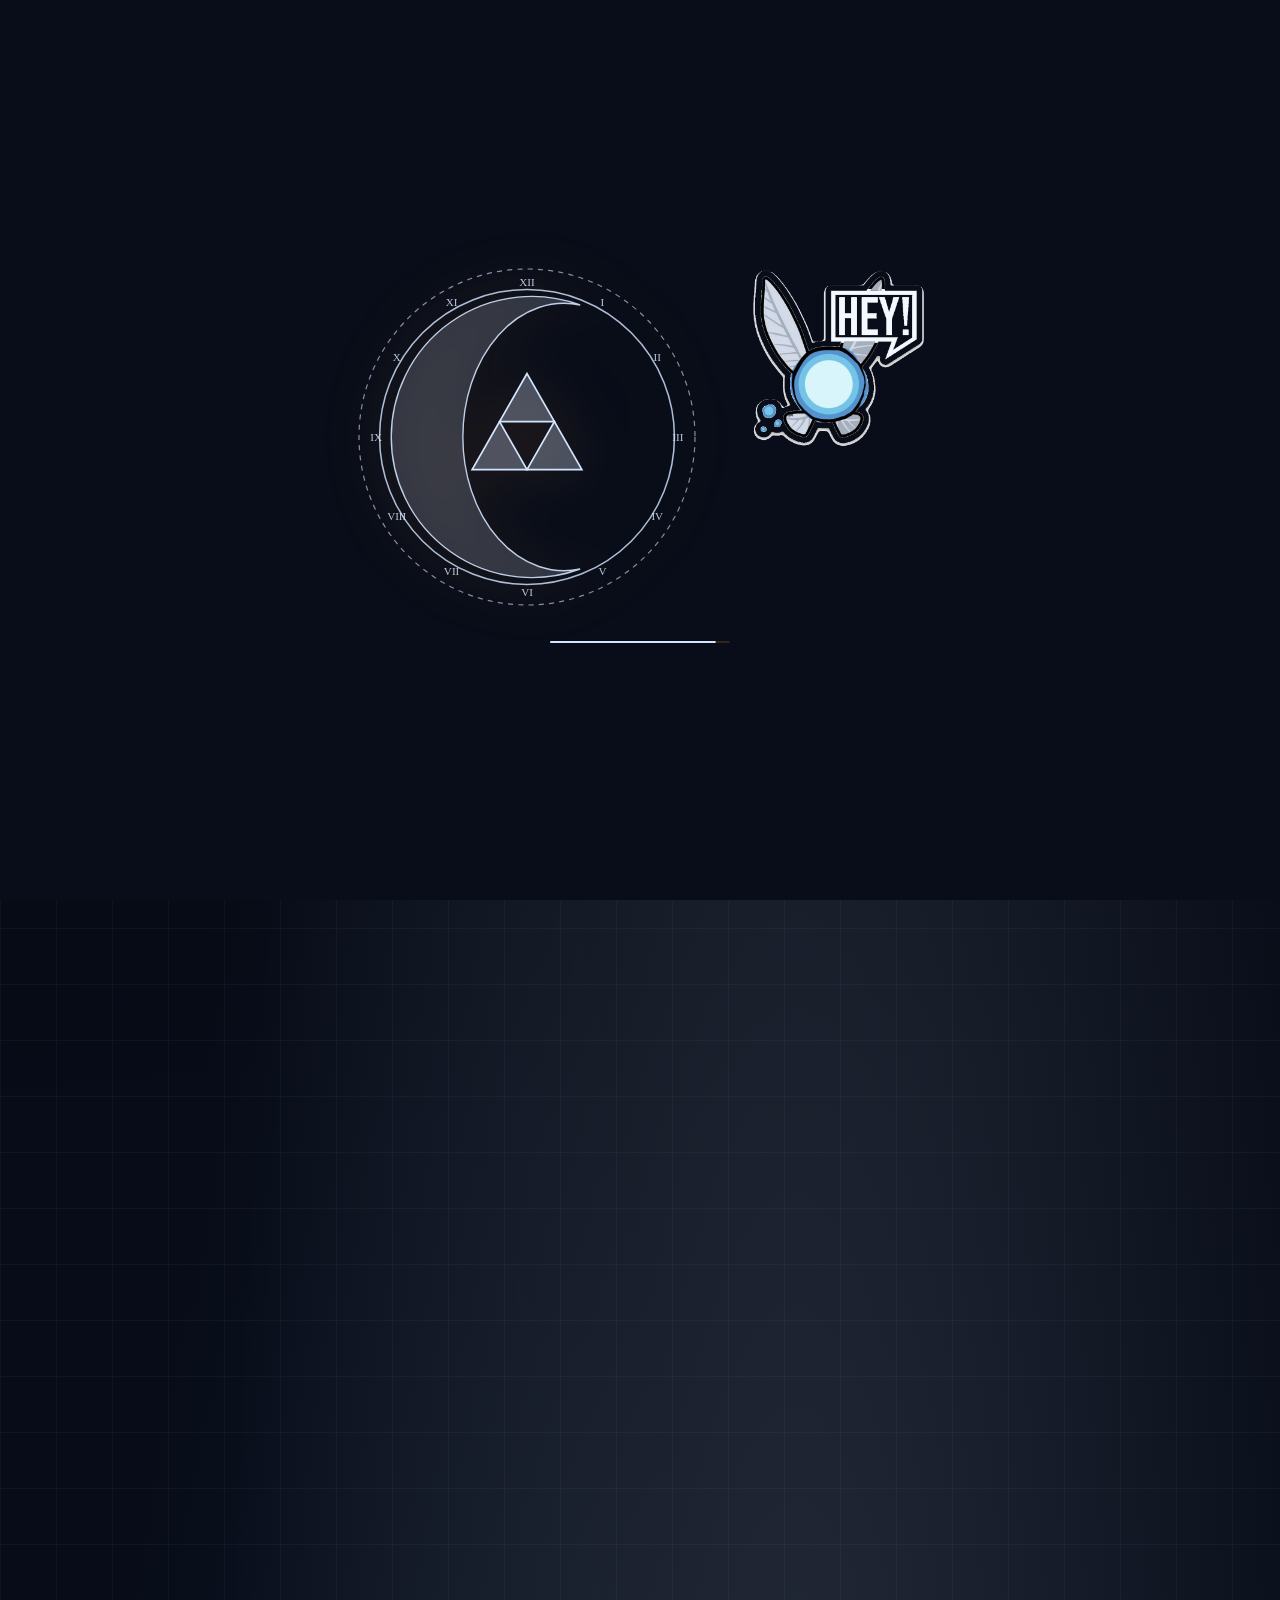
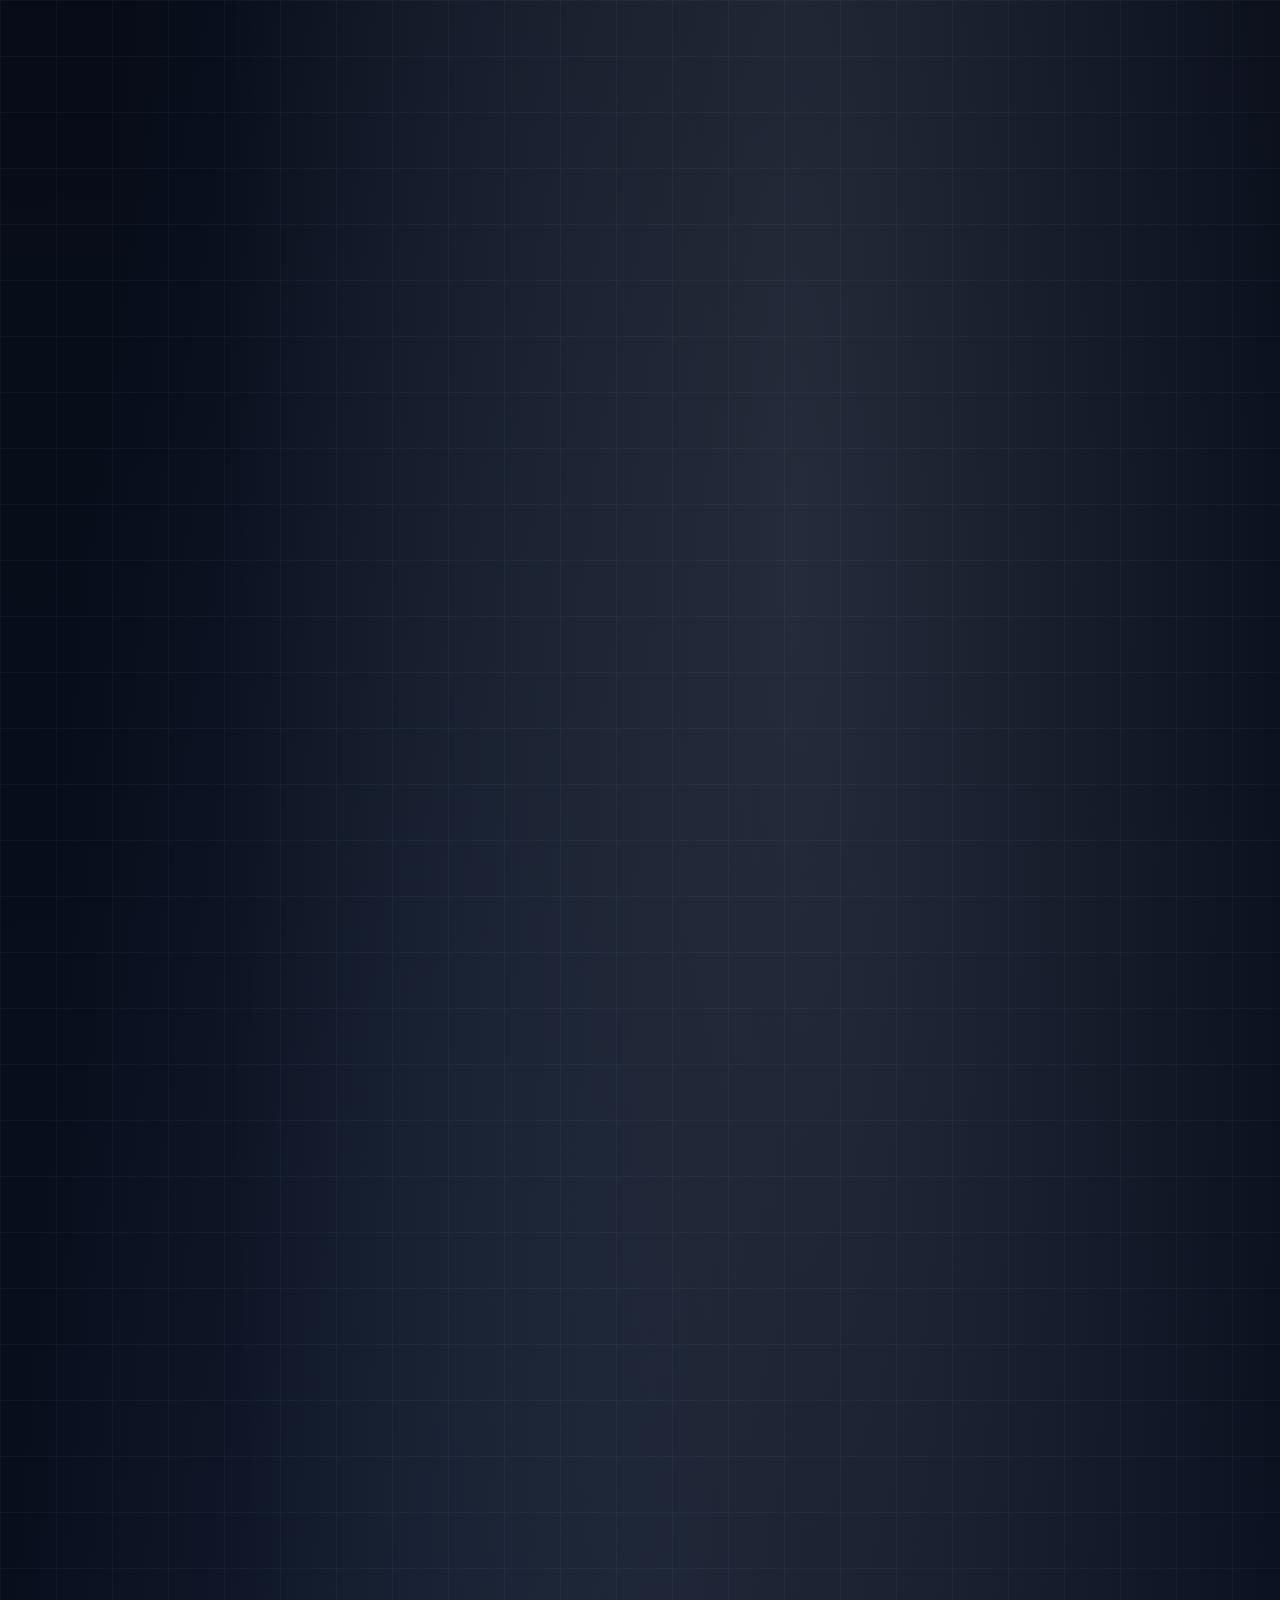
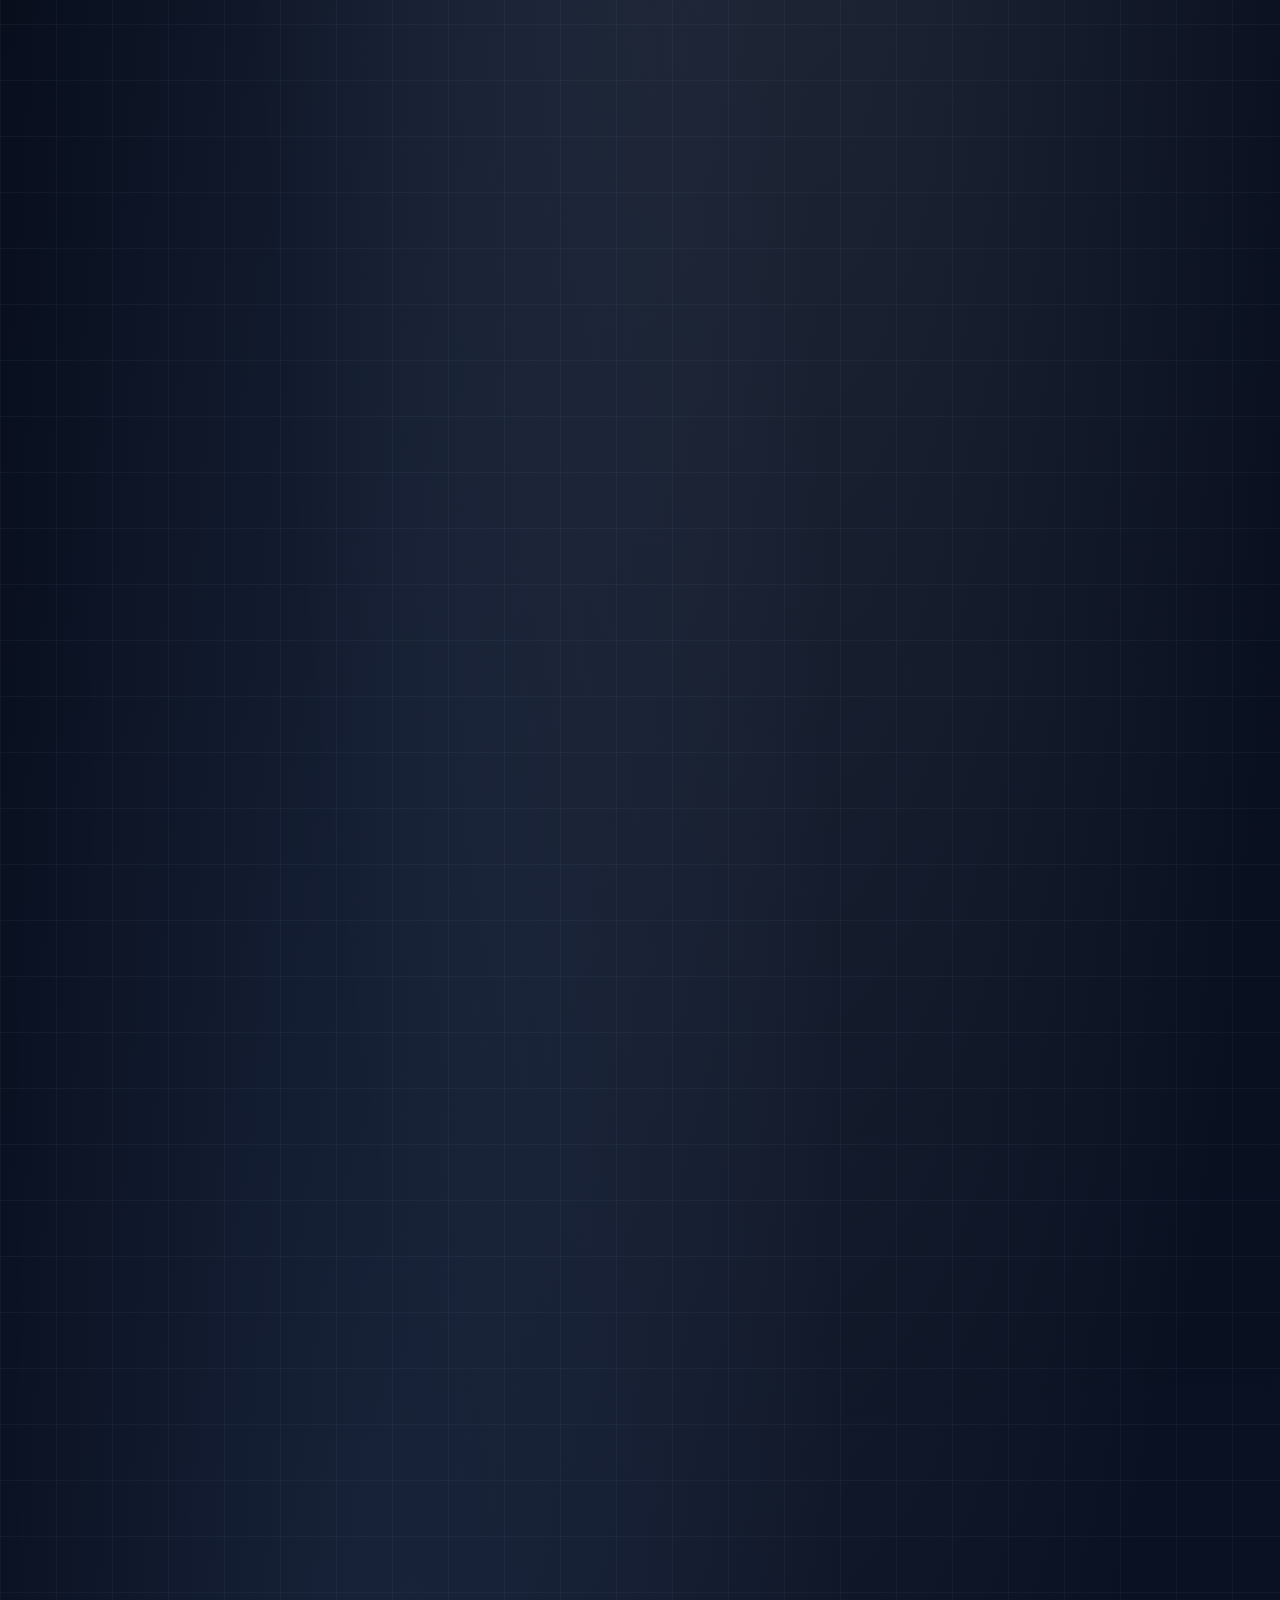
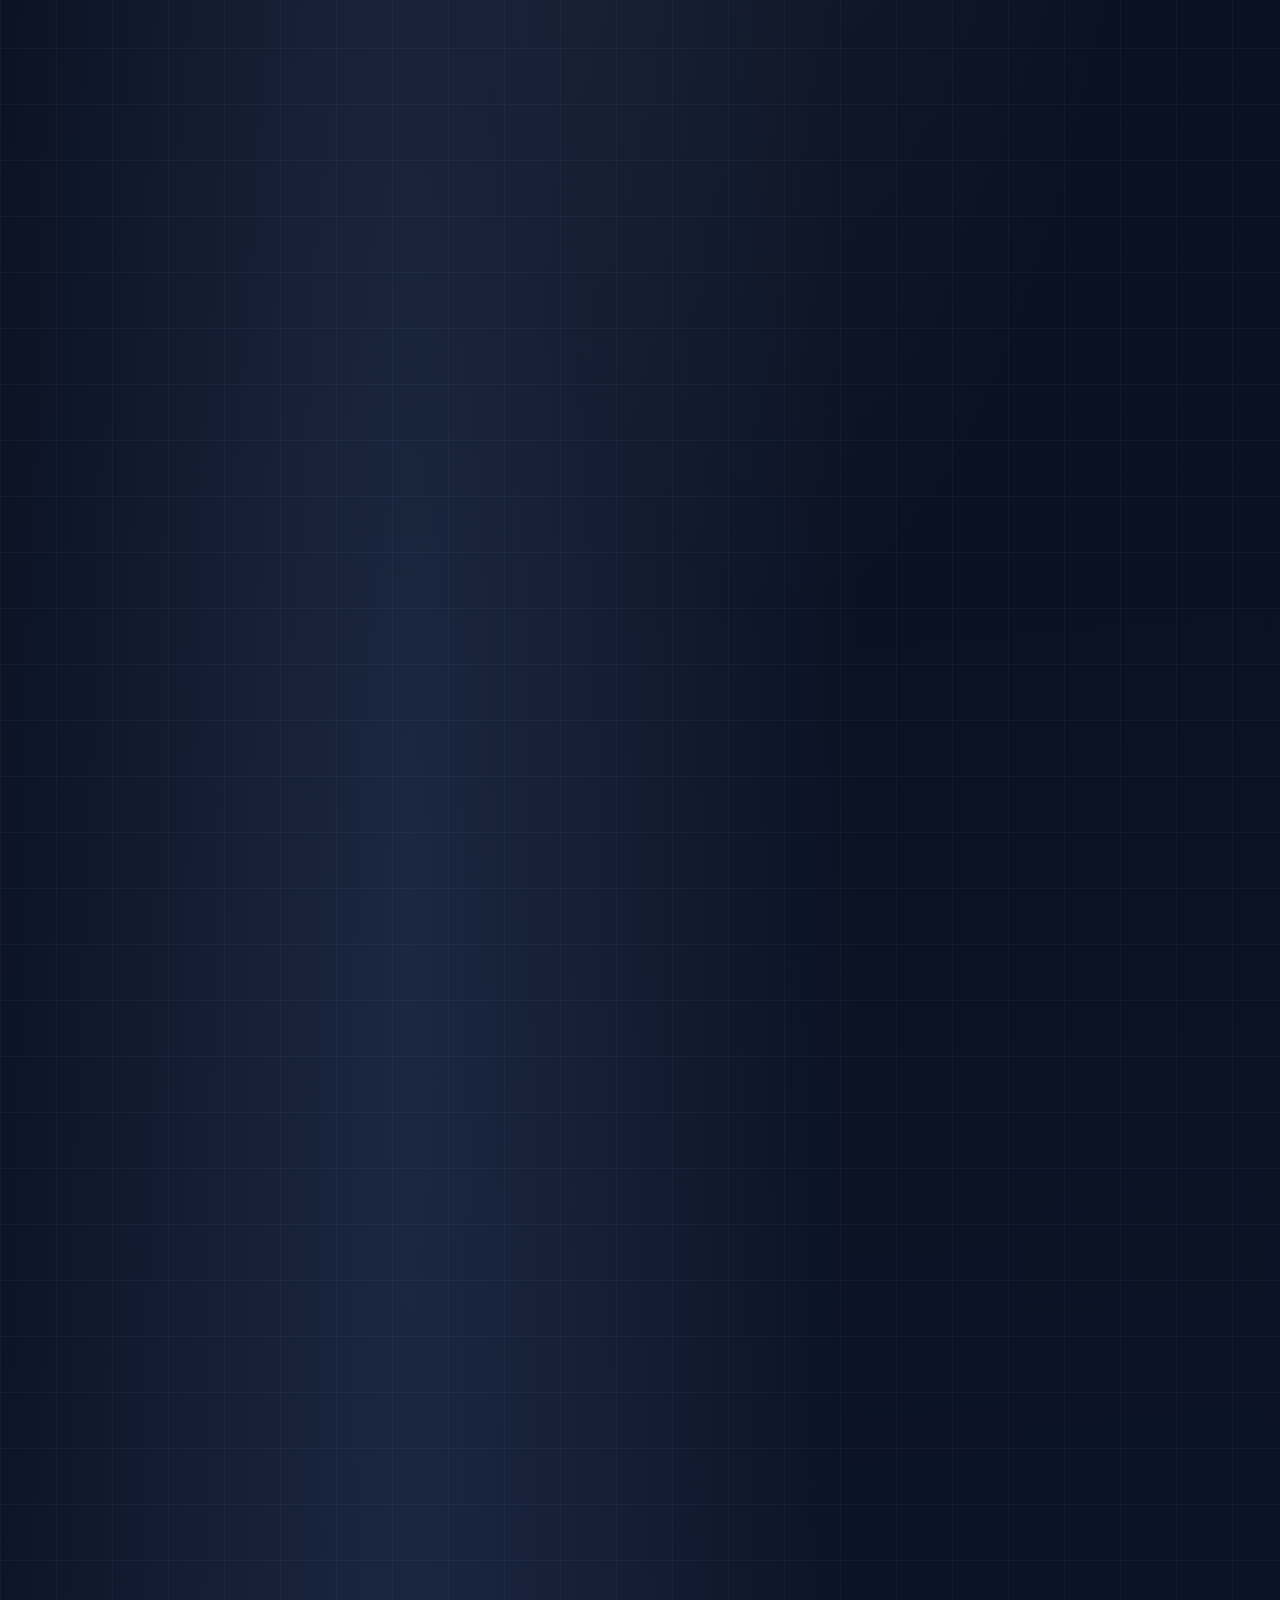
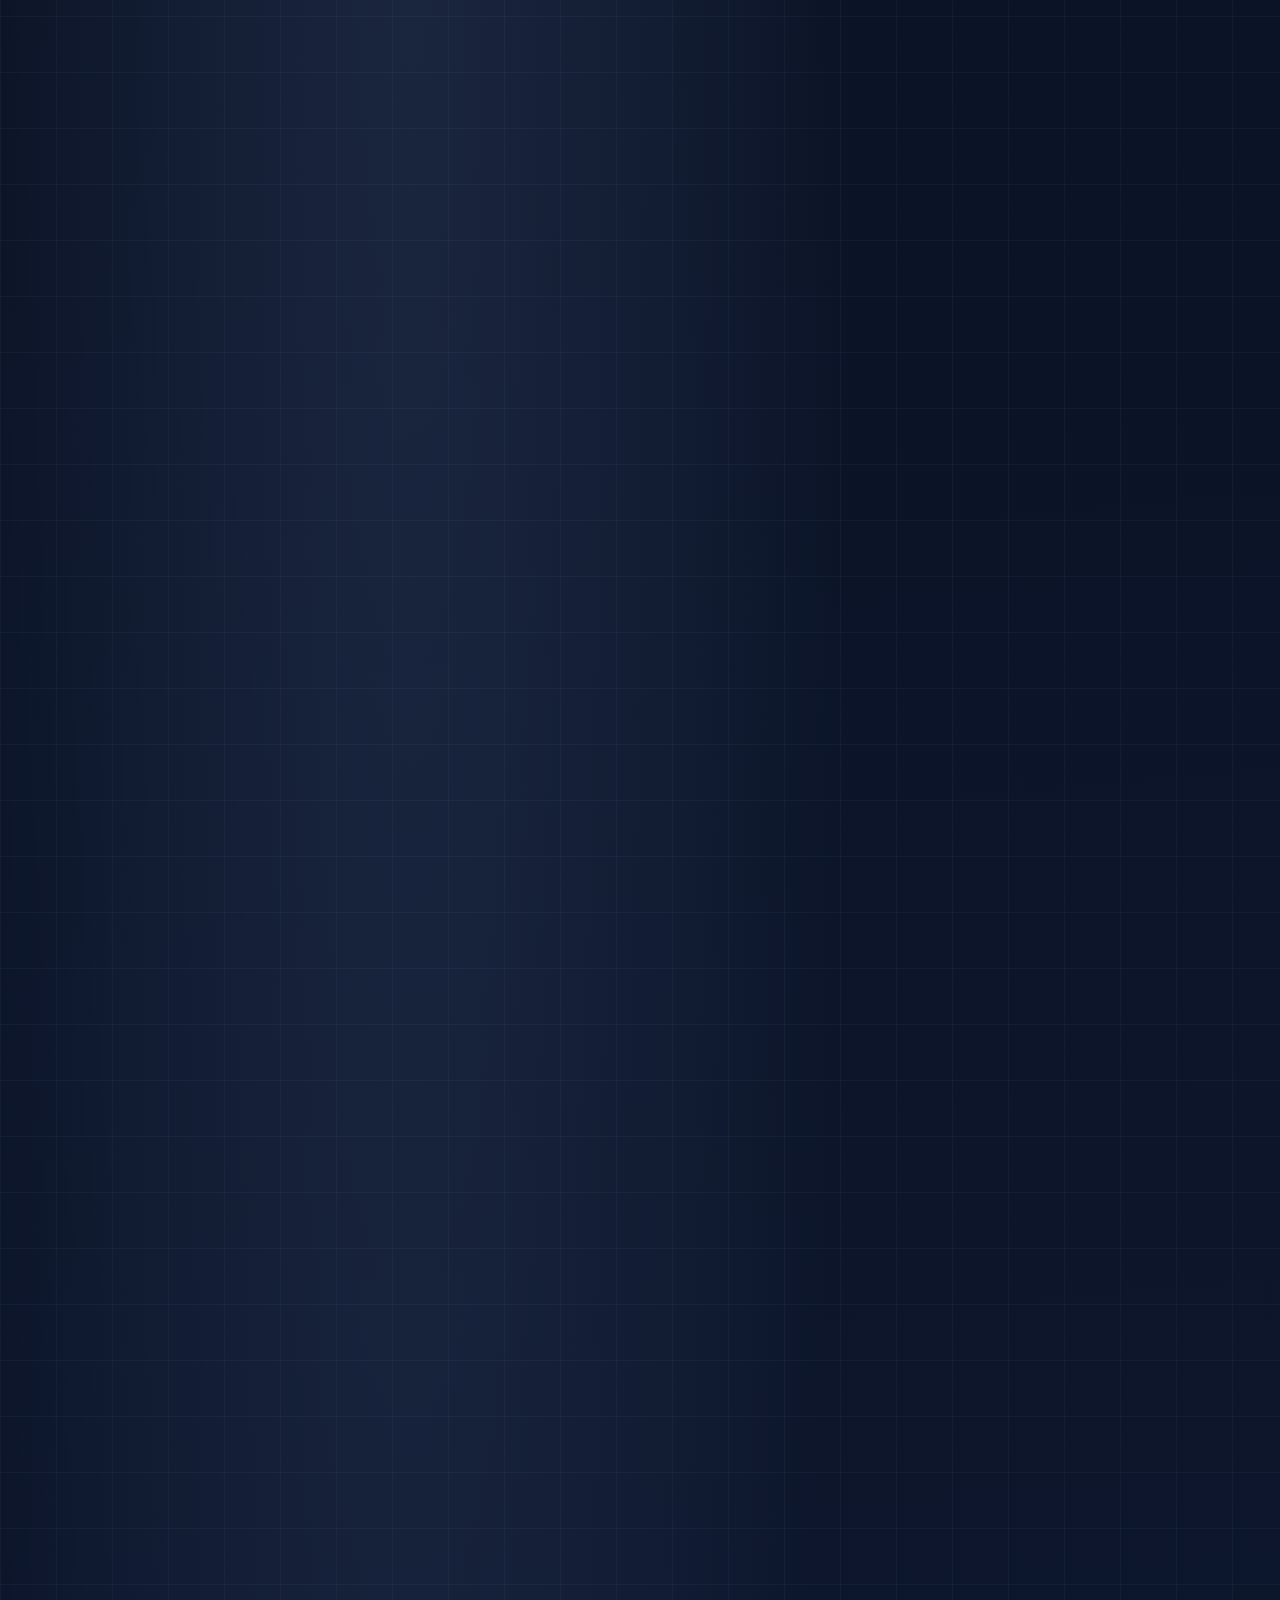
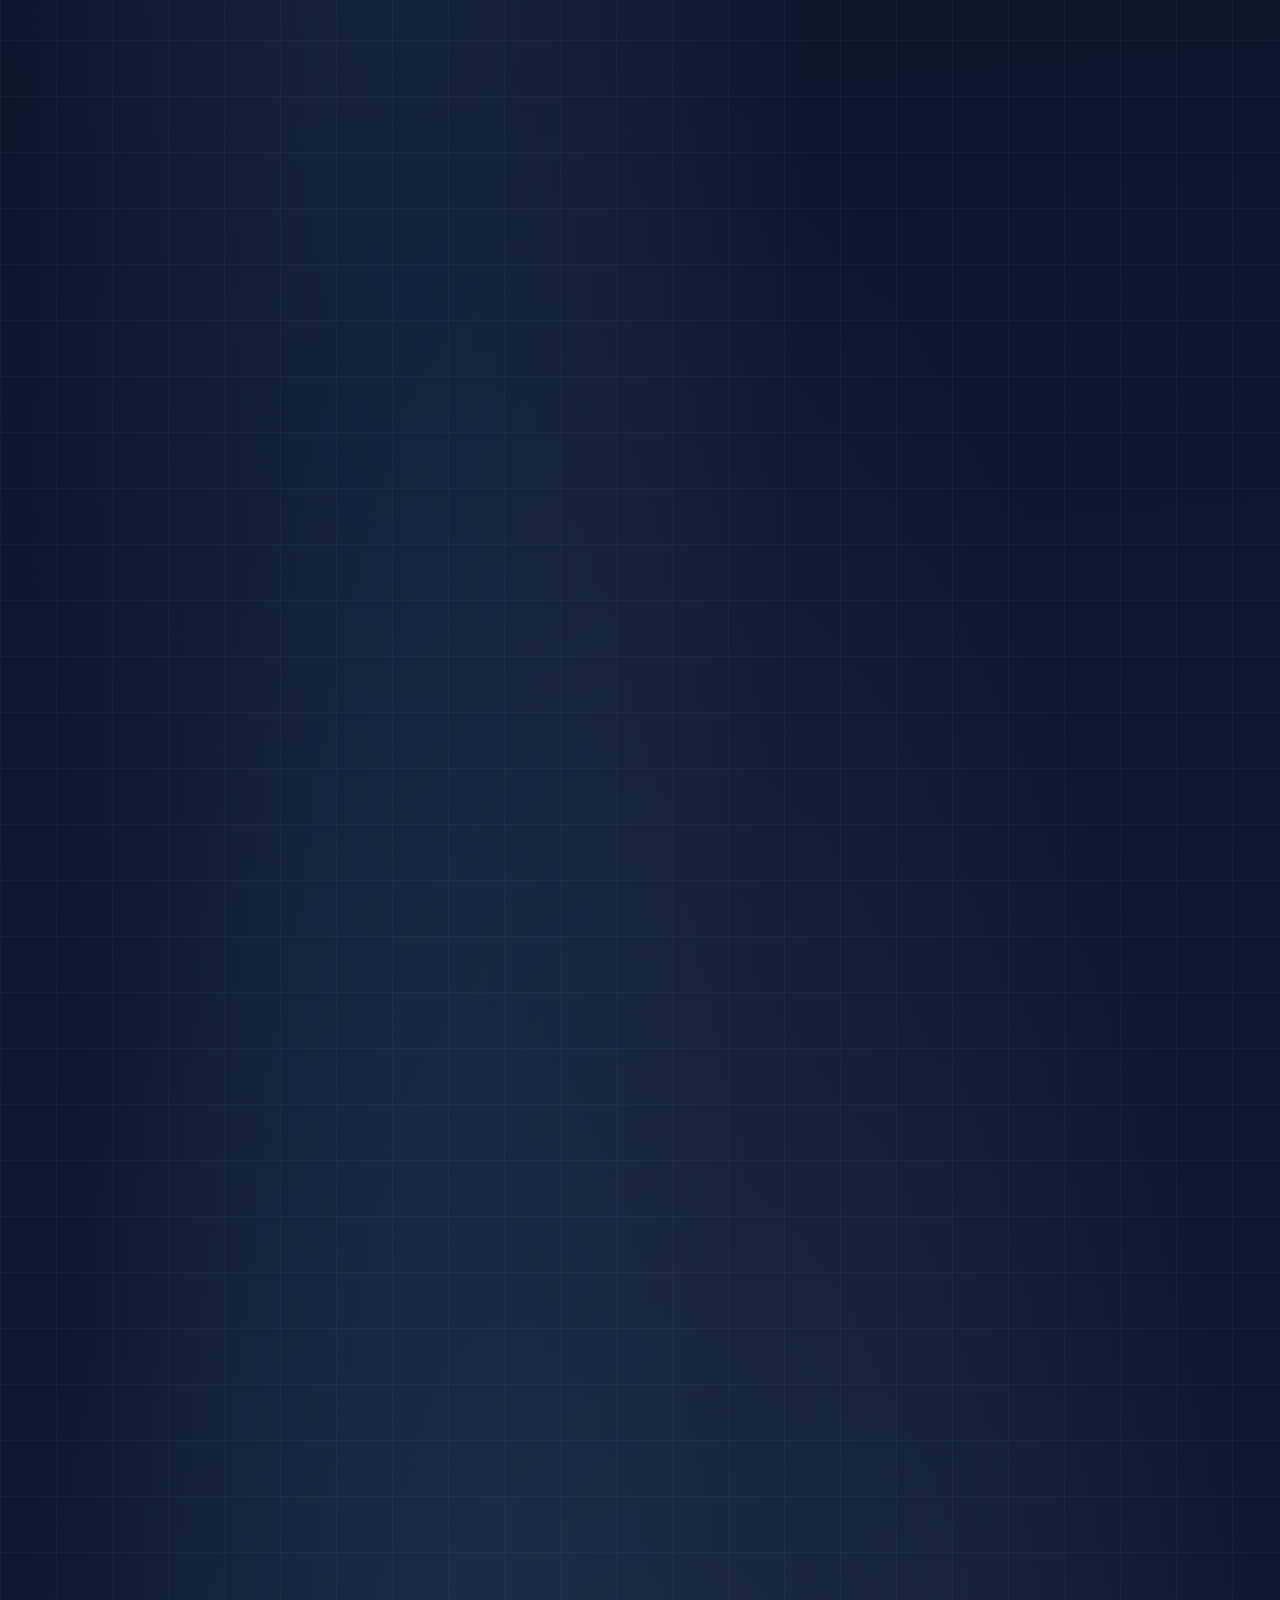
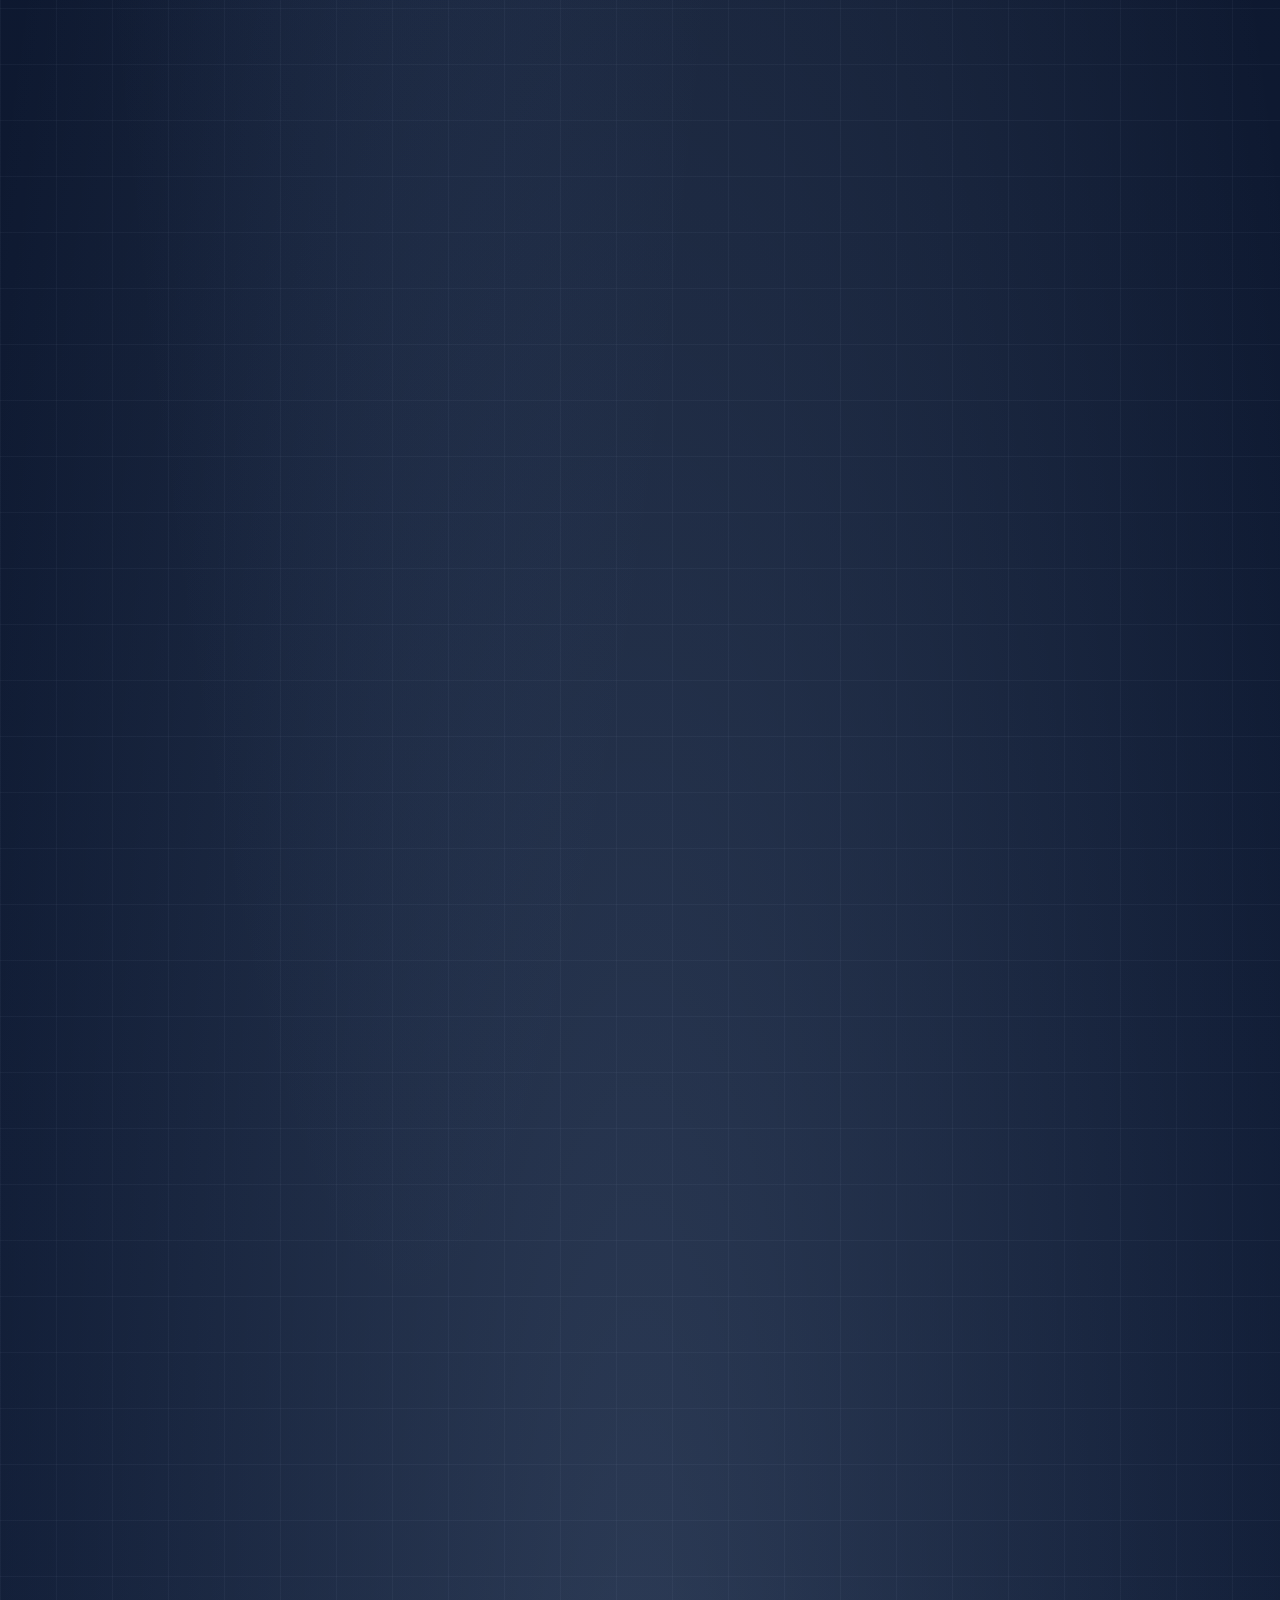
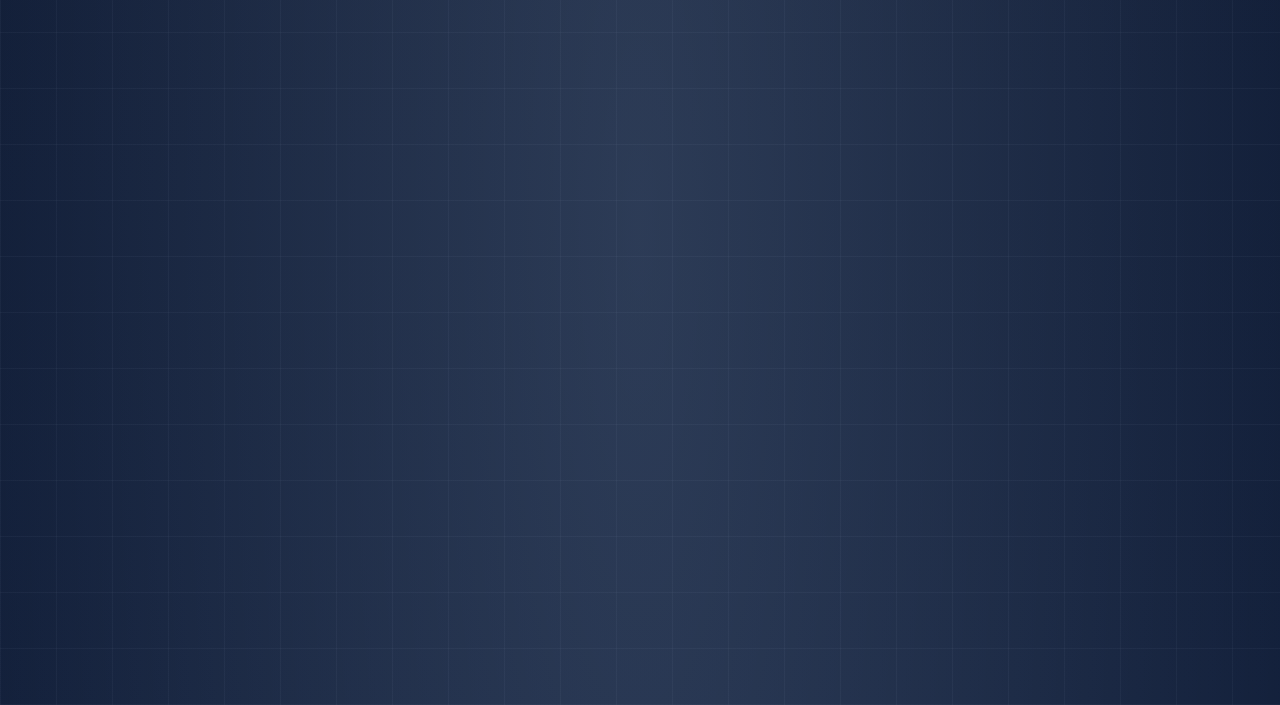
==== commit 57339066: "Match A4 CV colors to Milky Way Snow theme" ====
--- a/index.html
+++ b/index.html
@@ -37,7 +37,7 @@
     @keyframes preloaderSpin { from { transform: rotate(0deg); } to { transform: rotate(360deg); } }
     @keyframes clockLoaderWait { 0% { transform: scaleX(0.05); } 60% { transform: scaleX(0.75); } 100% { transform: scaleX(0.92); } }
   </style>
-  <link rel="stylesheet" href="styles.css?v=20261119k" />
+  <link rel="stylesheet" href="styles.css?v=20261119l" />
   <script src="https://cdnjs.cloudflare.com/ajax/libs/gsap/3.12.5/gsap.min.js"></script>
   <script src="https://cdnjs.cloudflare.com/ajax/libs/gsap/3.12.5/ScrollTrigger.min.js"></script>
   <script type="module" src="https://ajax.googleapis.com/ajax/libs/model-viewer/3.5.0/model-viewer.min.js" async></script>
--- a/styles.css
+++ b/styles.css
@@ -2884,13 +2884,13 @@
 }
 
 .cv-sidebar {
-  background: #1a1512;
-  color: #f4eee6;
+  background: #0b1326;
+  color: #eef4ff;
   padding: 22px 18px;
   display: flex;
   flex-direction: column;
   gap: 16px;
-  border-right: 2px solid #d98a2b;
+  border-right: 2px solid #5c83be;
 }
 
 .cv-side-block h2 {
@@ -2898,8 +2898,8 @@
   font-size: 14px;
   font-weight: 700;
   letter-spacing: 0.06em;
-  color: #f0b35e;
-  border-bottom: 1px solid rgba(240, 179, 94, 0.45);
+  color: #cfe2ff;
+  border-bottom: 1px solid rgba(207, 226, 255, 0.35);
   padding-bottom: 4px;
   margin: 0 0 8px 0;
 }
@@ -2912,7 +2912,7 @@
   flex-direction: column;
   gap: 6px;
   font-size: 12.4px;
-  color: #ede6dc;
+  color: #dce8fa;
 }
 
 .cv-side-links li {
@@ -2925,7 +2925,7 @@
   display: inline-flex;
   align-items: center;
   gap: 7px;
-  color: #f5c469;
+  color: #bcd7ff;
   text-decoration: none;
   font-weight: 500;
 }
@@ -2938,7 +2938,7 @@
   width: 14px;
   height: 14px;
   flex-shrink: 0;
-  color: #f0b35e;
+  color: #cfe2ff;
 }
 
 .cv-side-bullets {
@@ -2960,7 +2960,7 @@
 }
 
 .cv-main-head {
-  border-bottom: 3px solid #1a1512;
+  border-bottom: 3px solid #0b1326;
   padding-bottom: 10px;
 }
 
@@ -2970,14 +2970,14 @@
   font-weight: 700;
   text-transform: none;
   letter-spacing: -0.01em;
-  color: #b86c19;
+  color: #1f447a;
   margin: 0 0 4px 0;
 }
 
 .cv-main-head .cv-role {
   font-size: 15.5px;
   font-weight: 600;
-  color: #1a1512;
+  color: #0b1326;
   margin: 0;
 }
 
@@ -2985,15 +2985,15 @@
   font-family: var(--font-body);
   font-size: 15px;
   font-weight: 700;
-  color: #1a1512;
-  border-bottom: 1.5px solid #c9822c;
+  color: #0b1326;
+  border-bottom: 1.5px solid #4d74ae;
   padding-bottom: 3px;
   margin: 0 0 8px 0;
 }
 
 .cv-main-sec p {
   font-size: 13px;
-  color: #24201c;
+  color: #1e293b;
   margin: 0;
 }
 
@@ -3010,7 +3010,7 @@
 }
 
 .cv-badge {
-  background: #9c560d;
+  background: #1f447a;
   color: #ffffff;
   font-size: 11px;
   padding: 2px 8px;
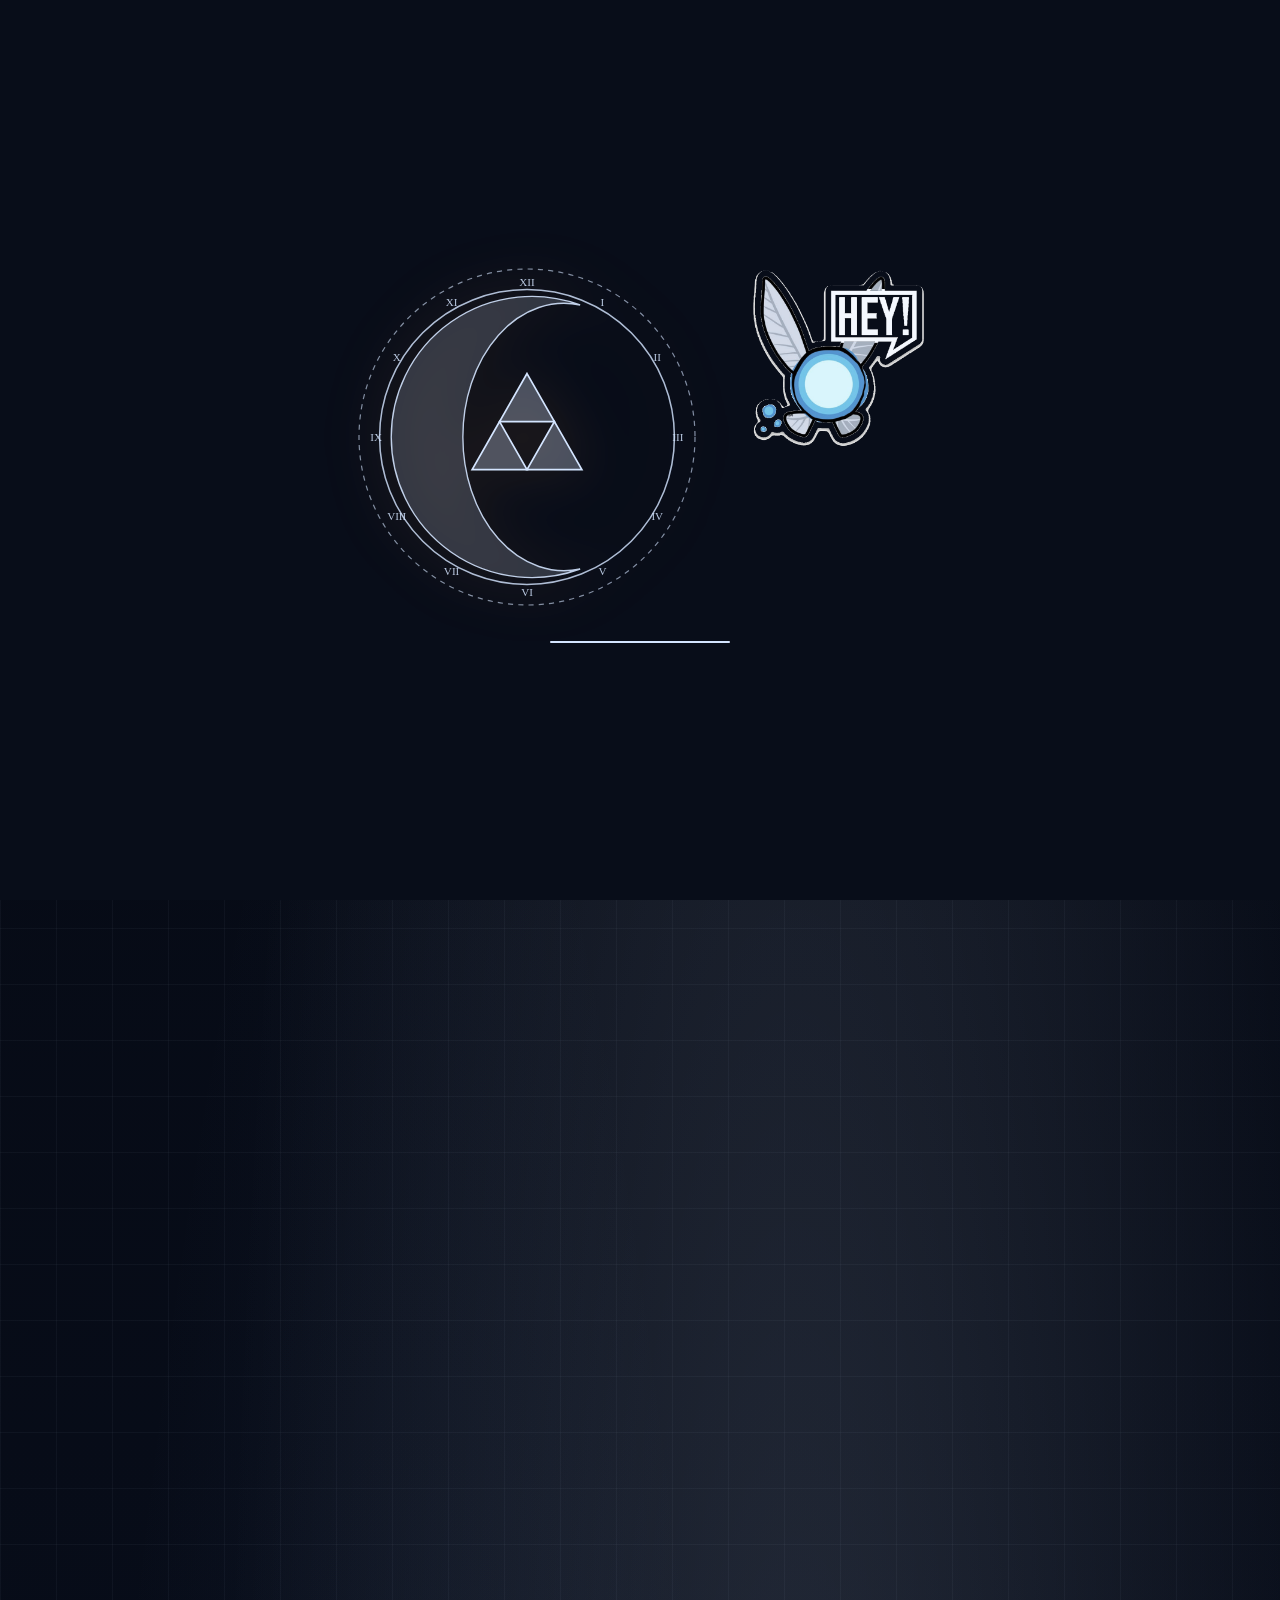
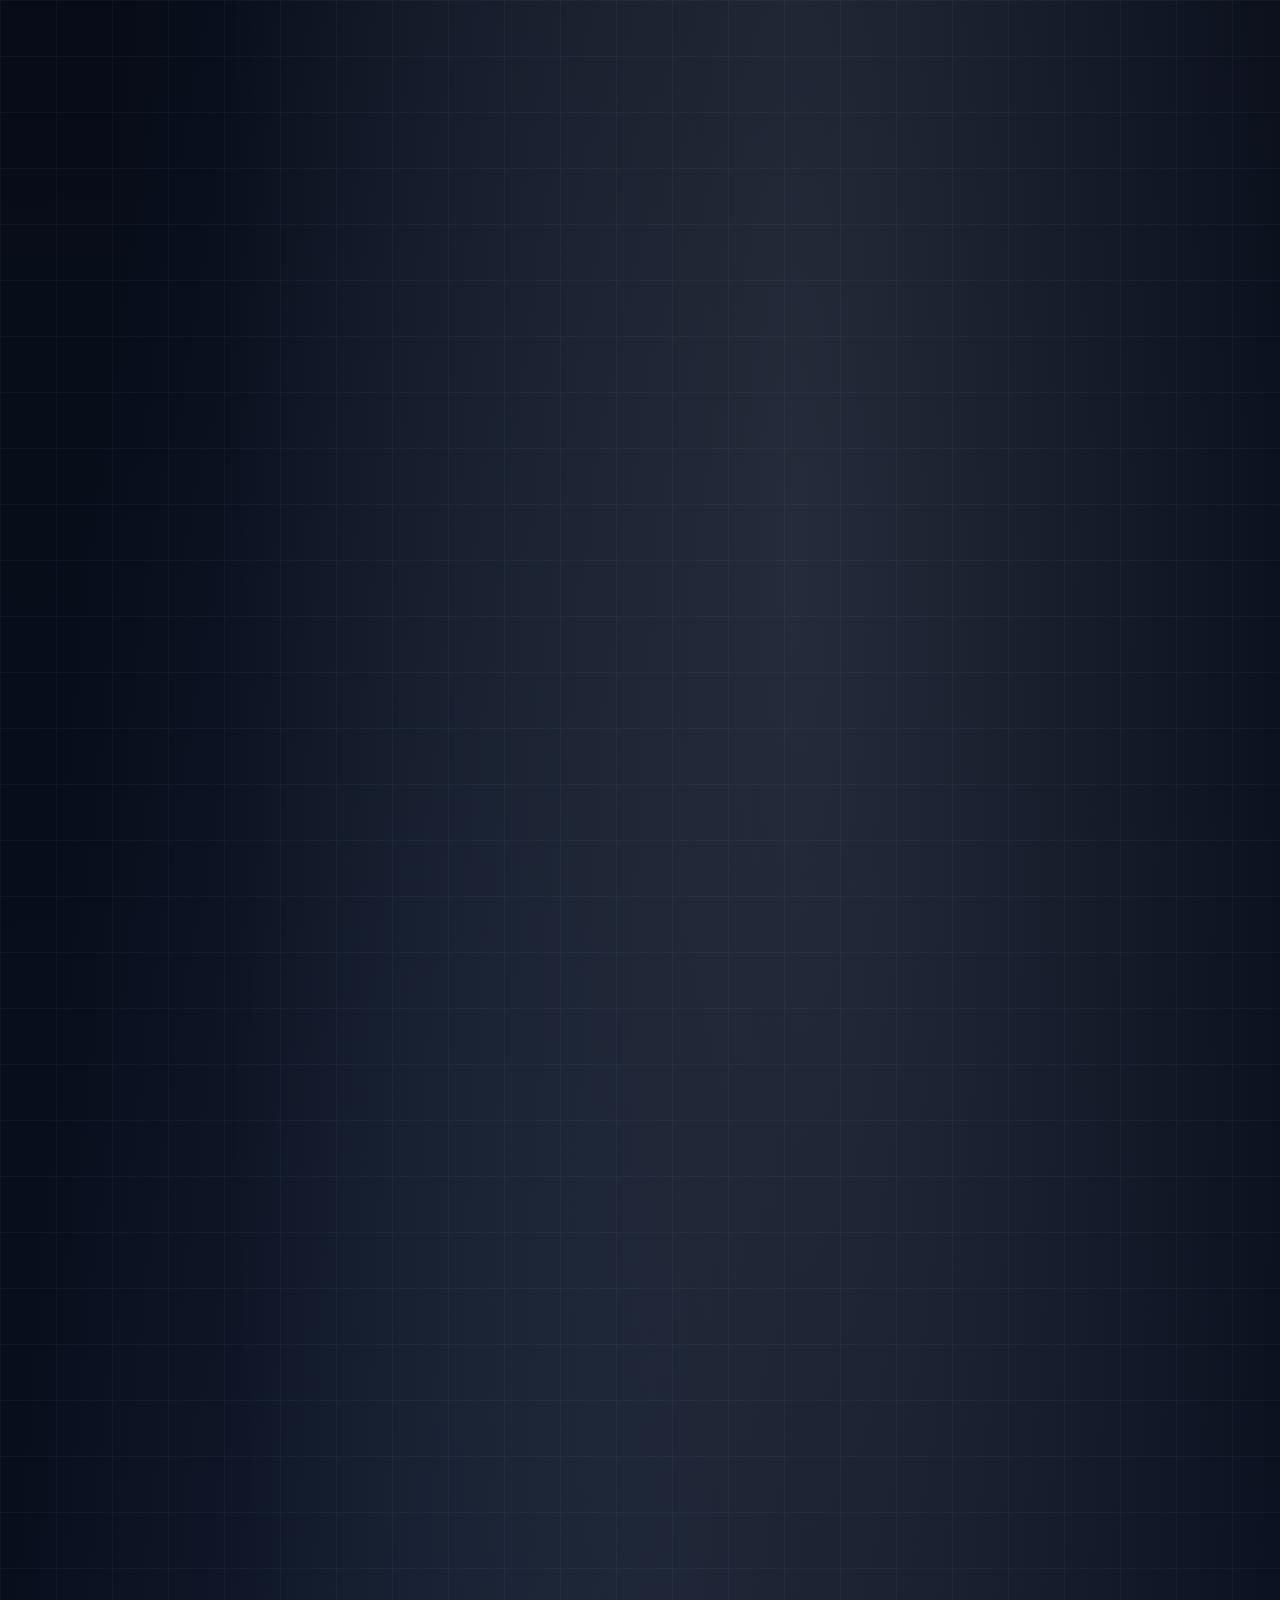
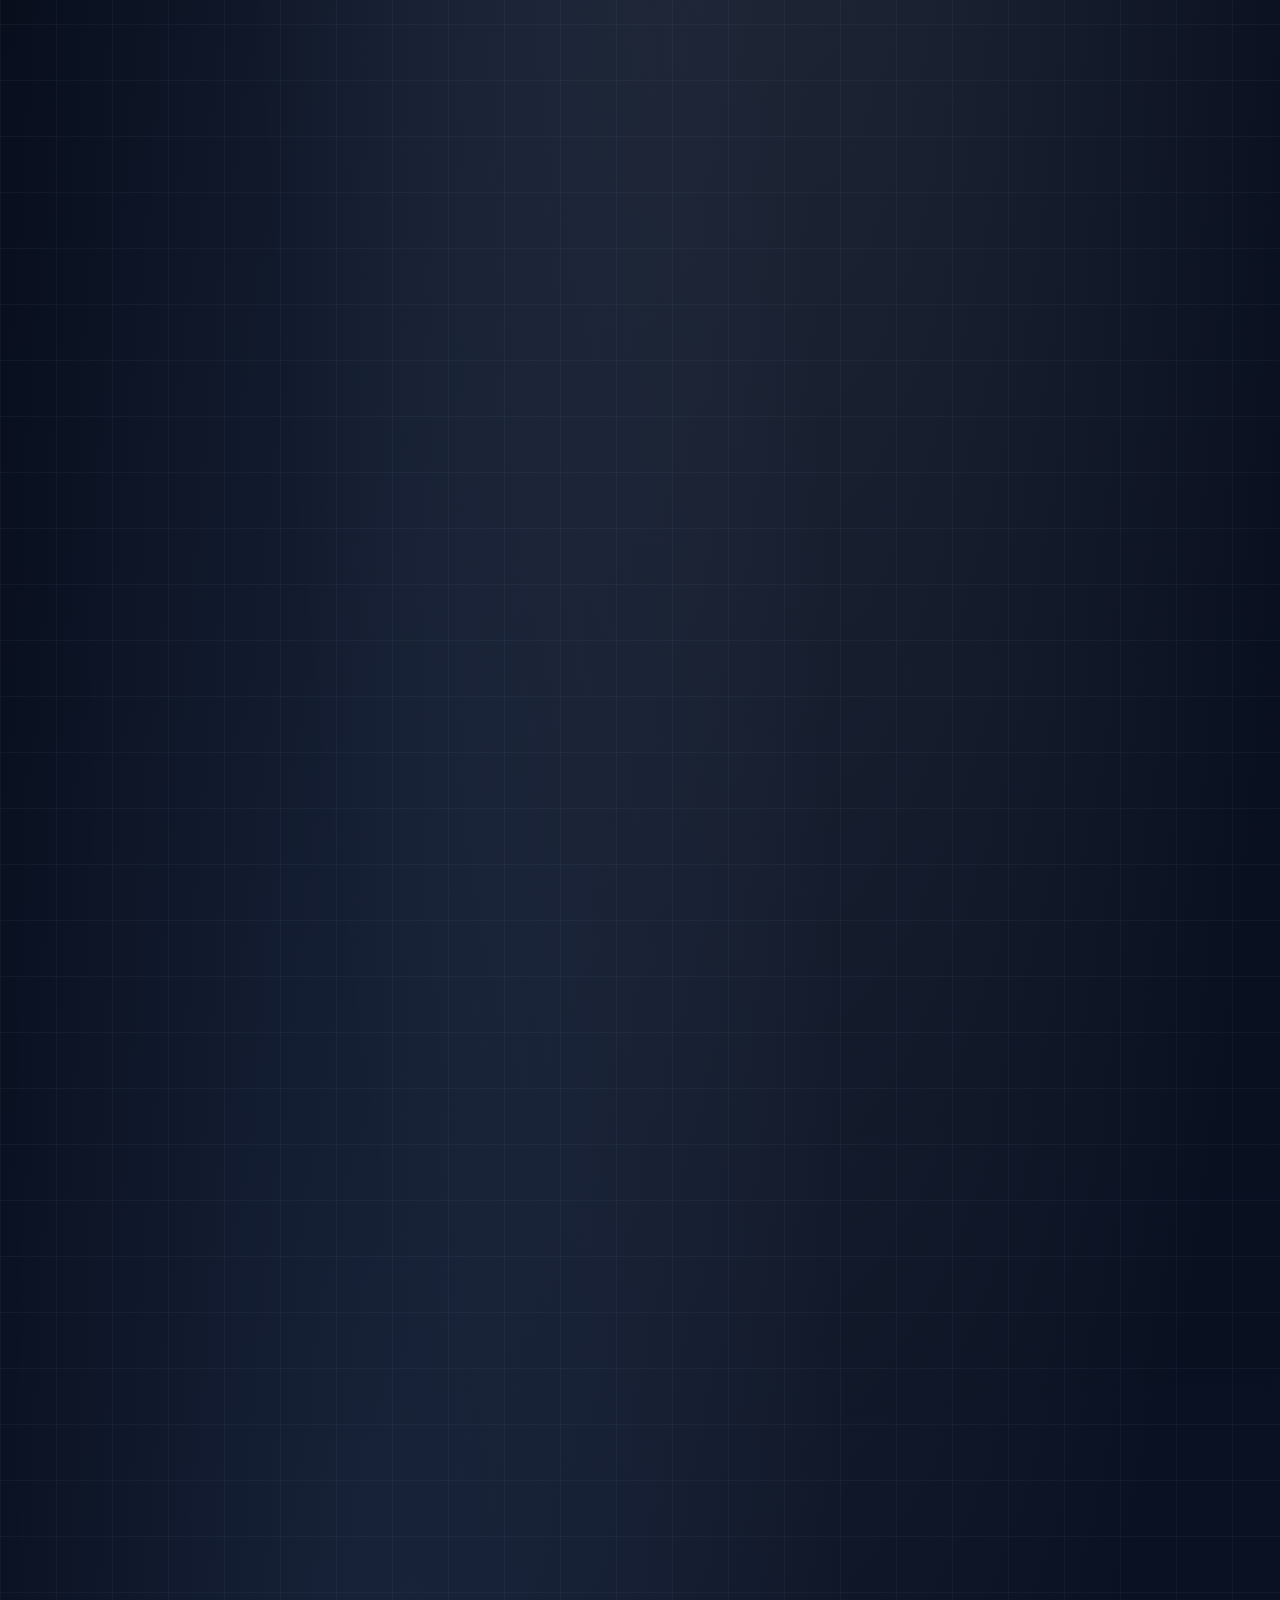
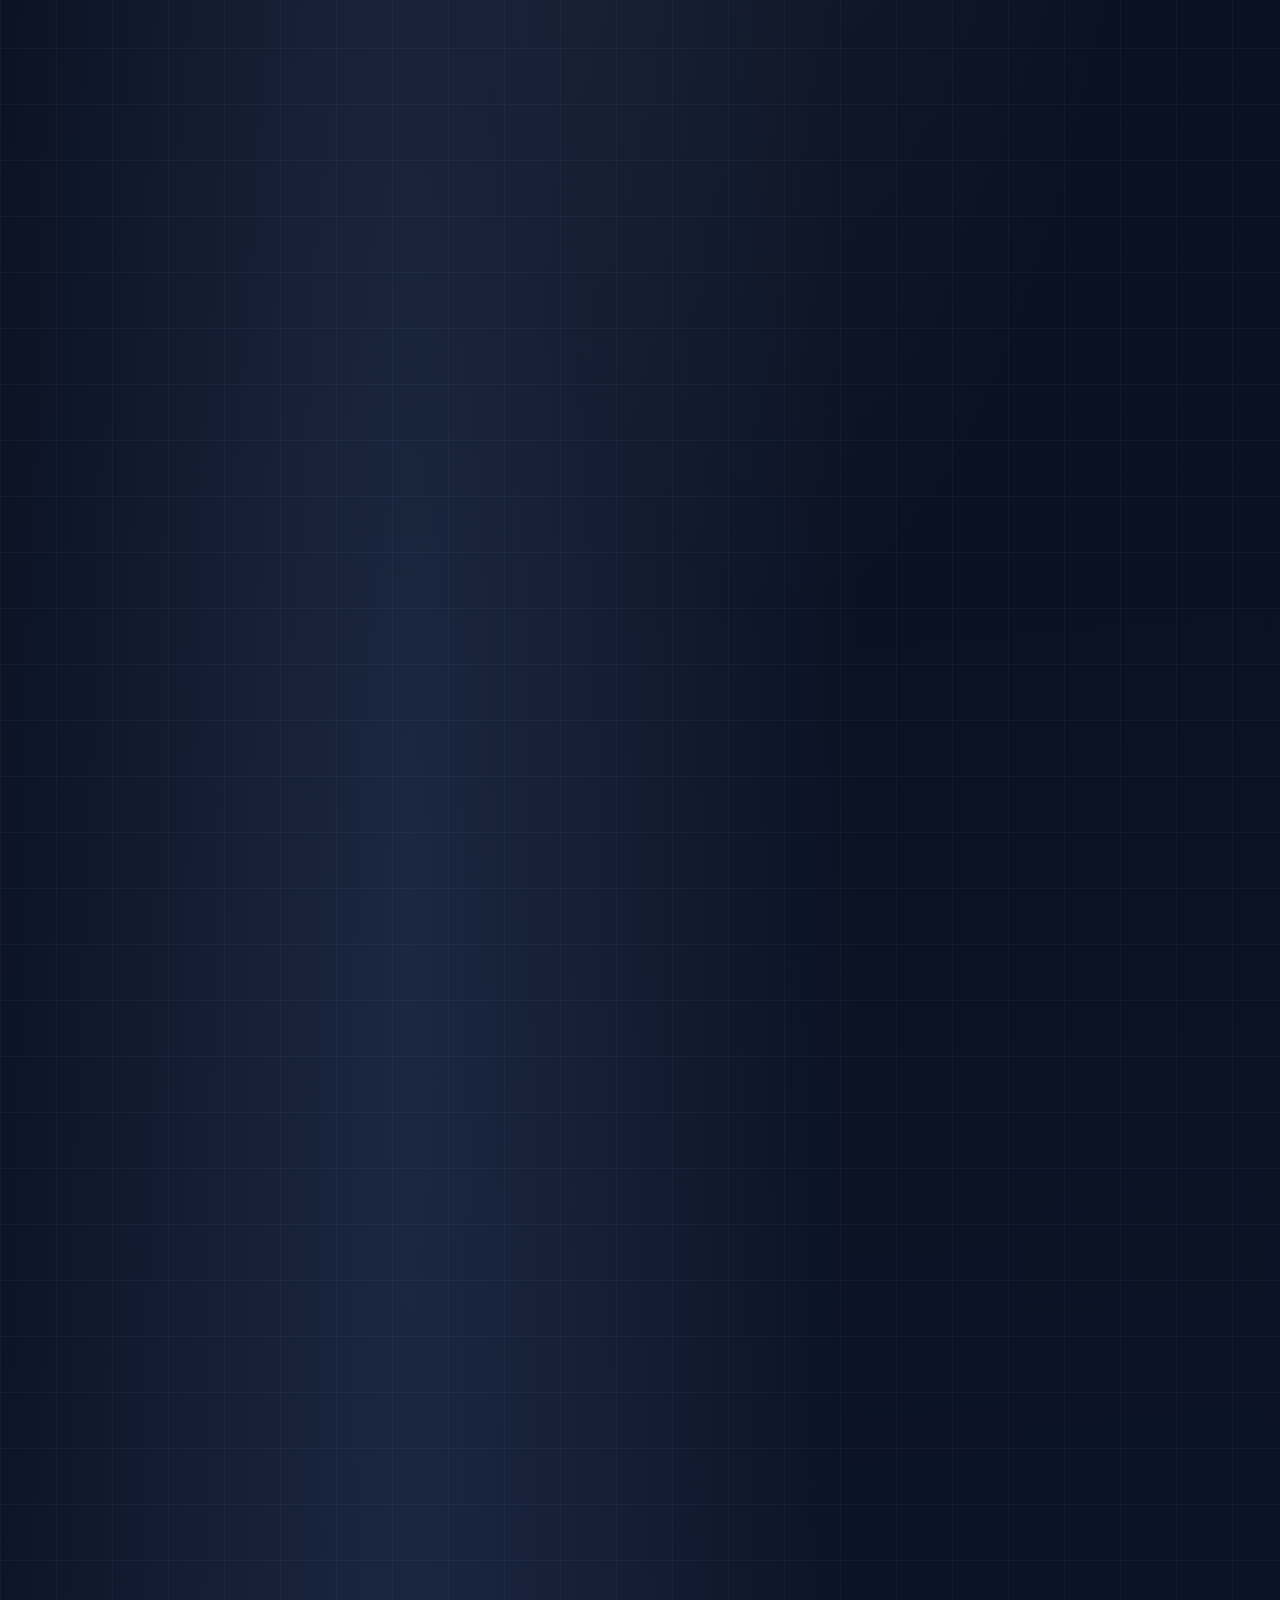
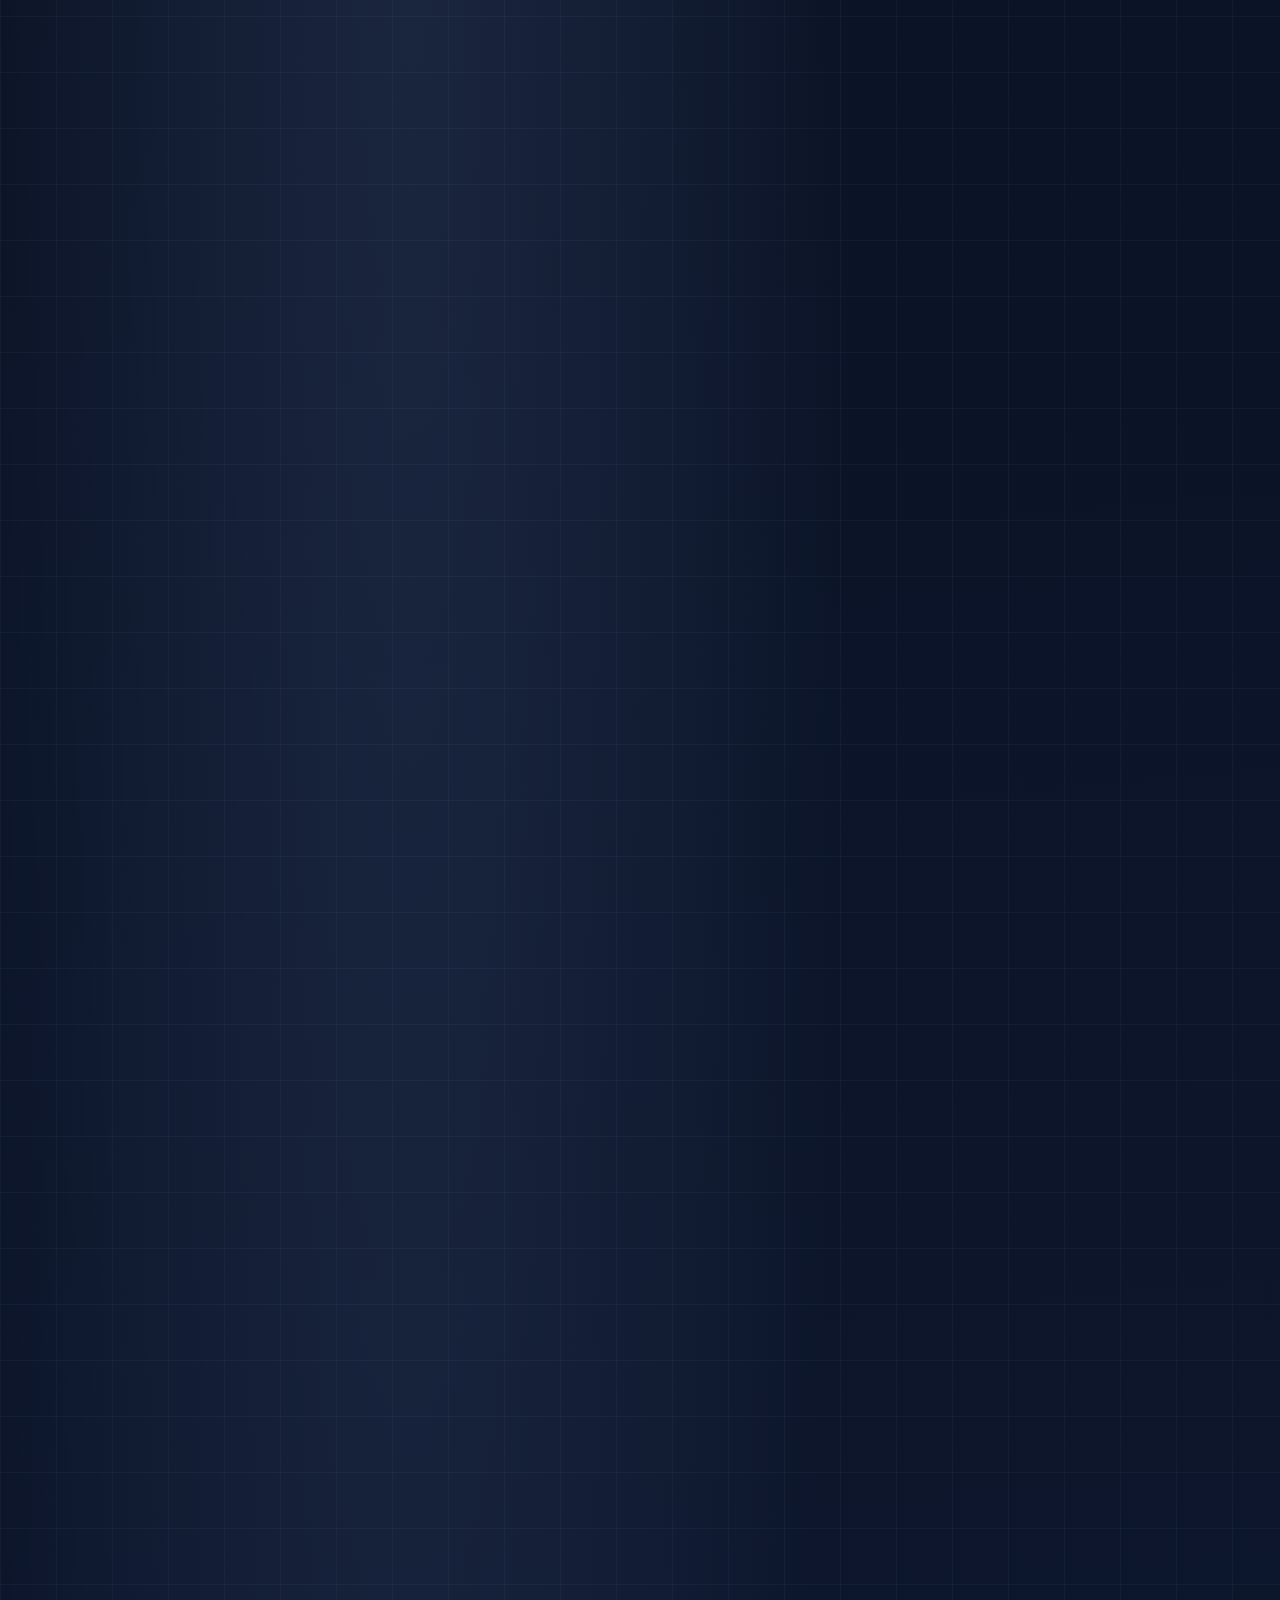
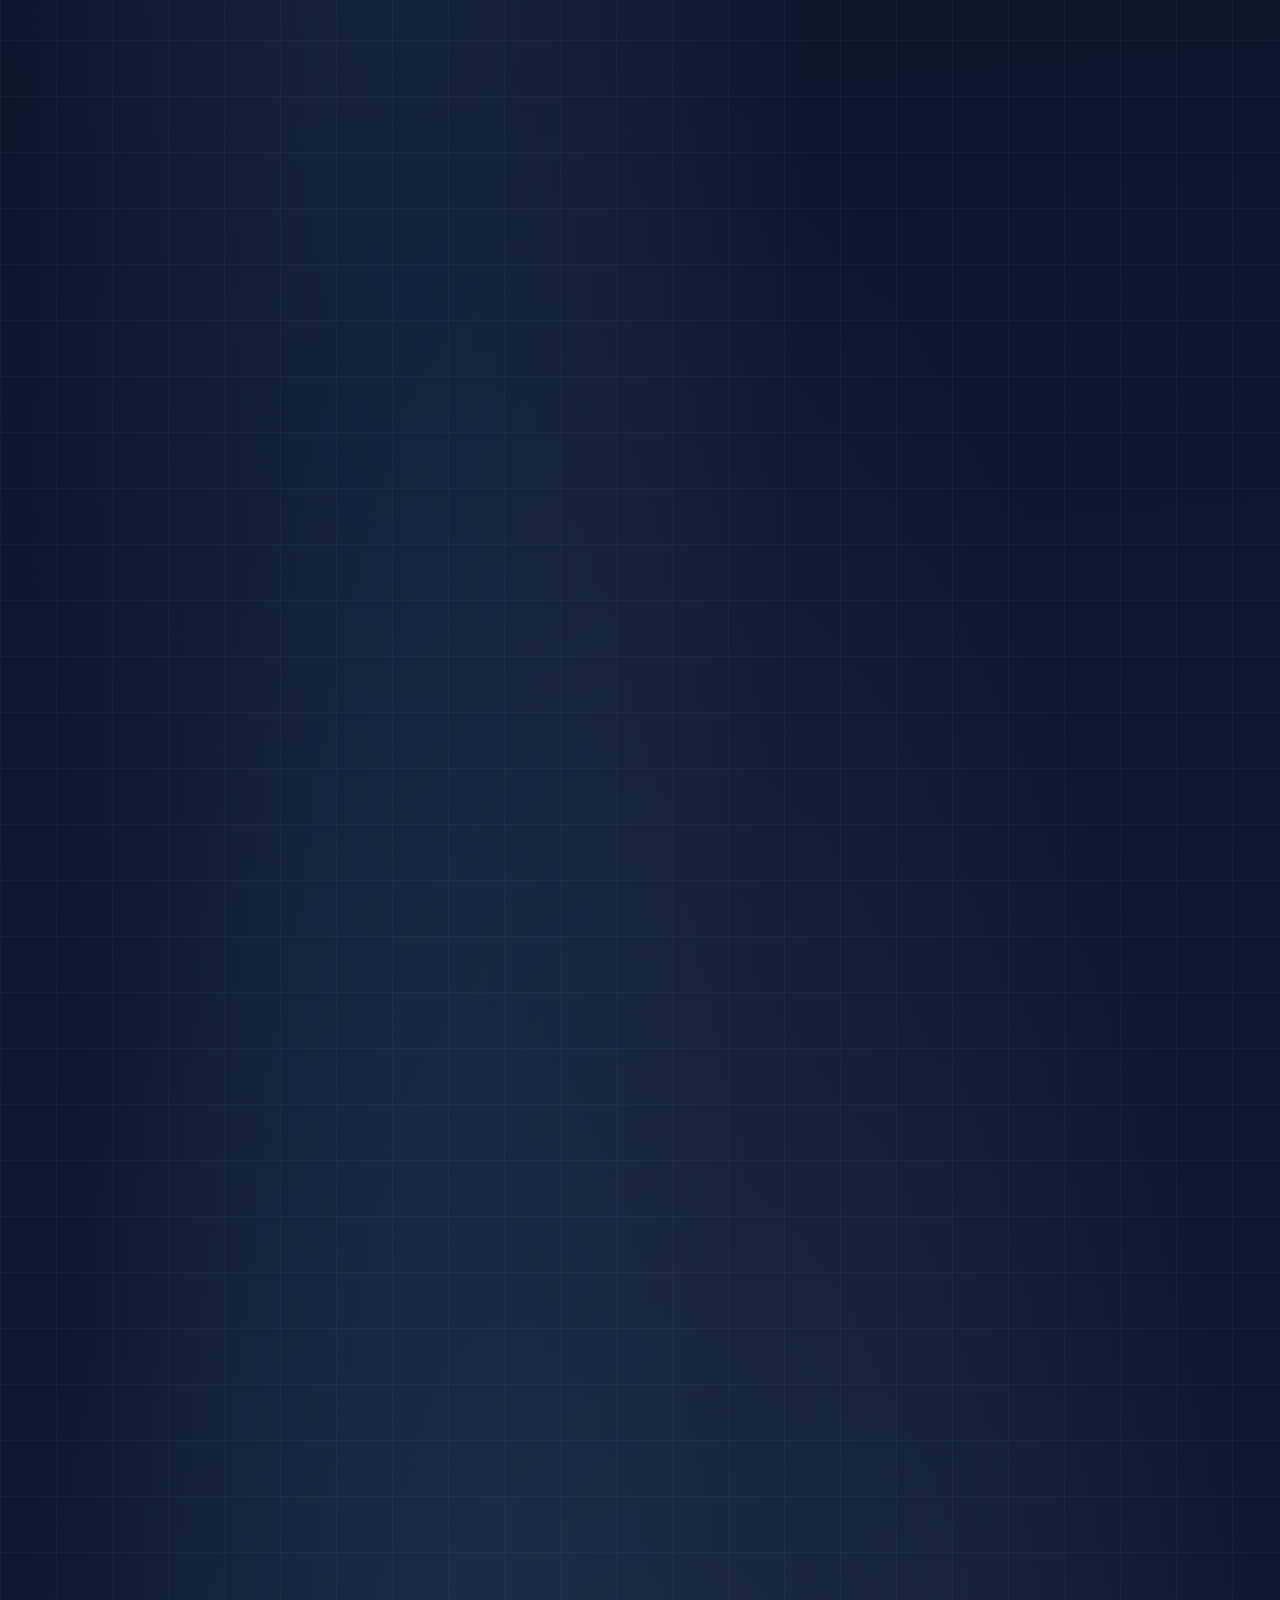
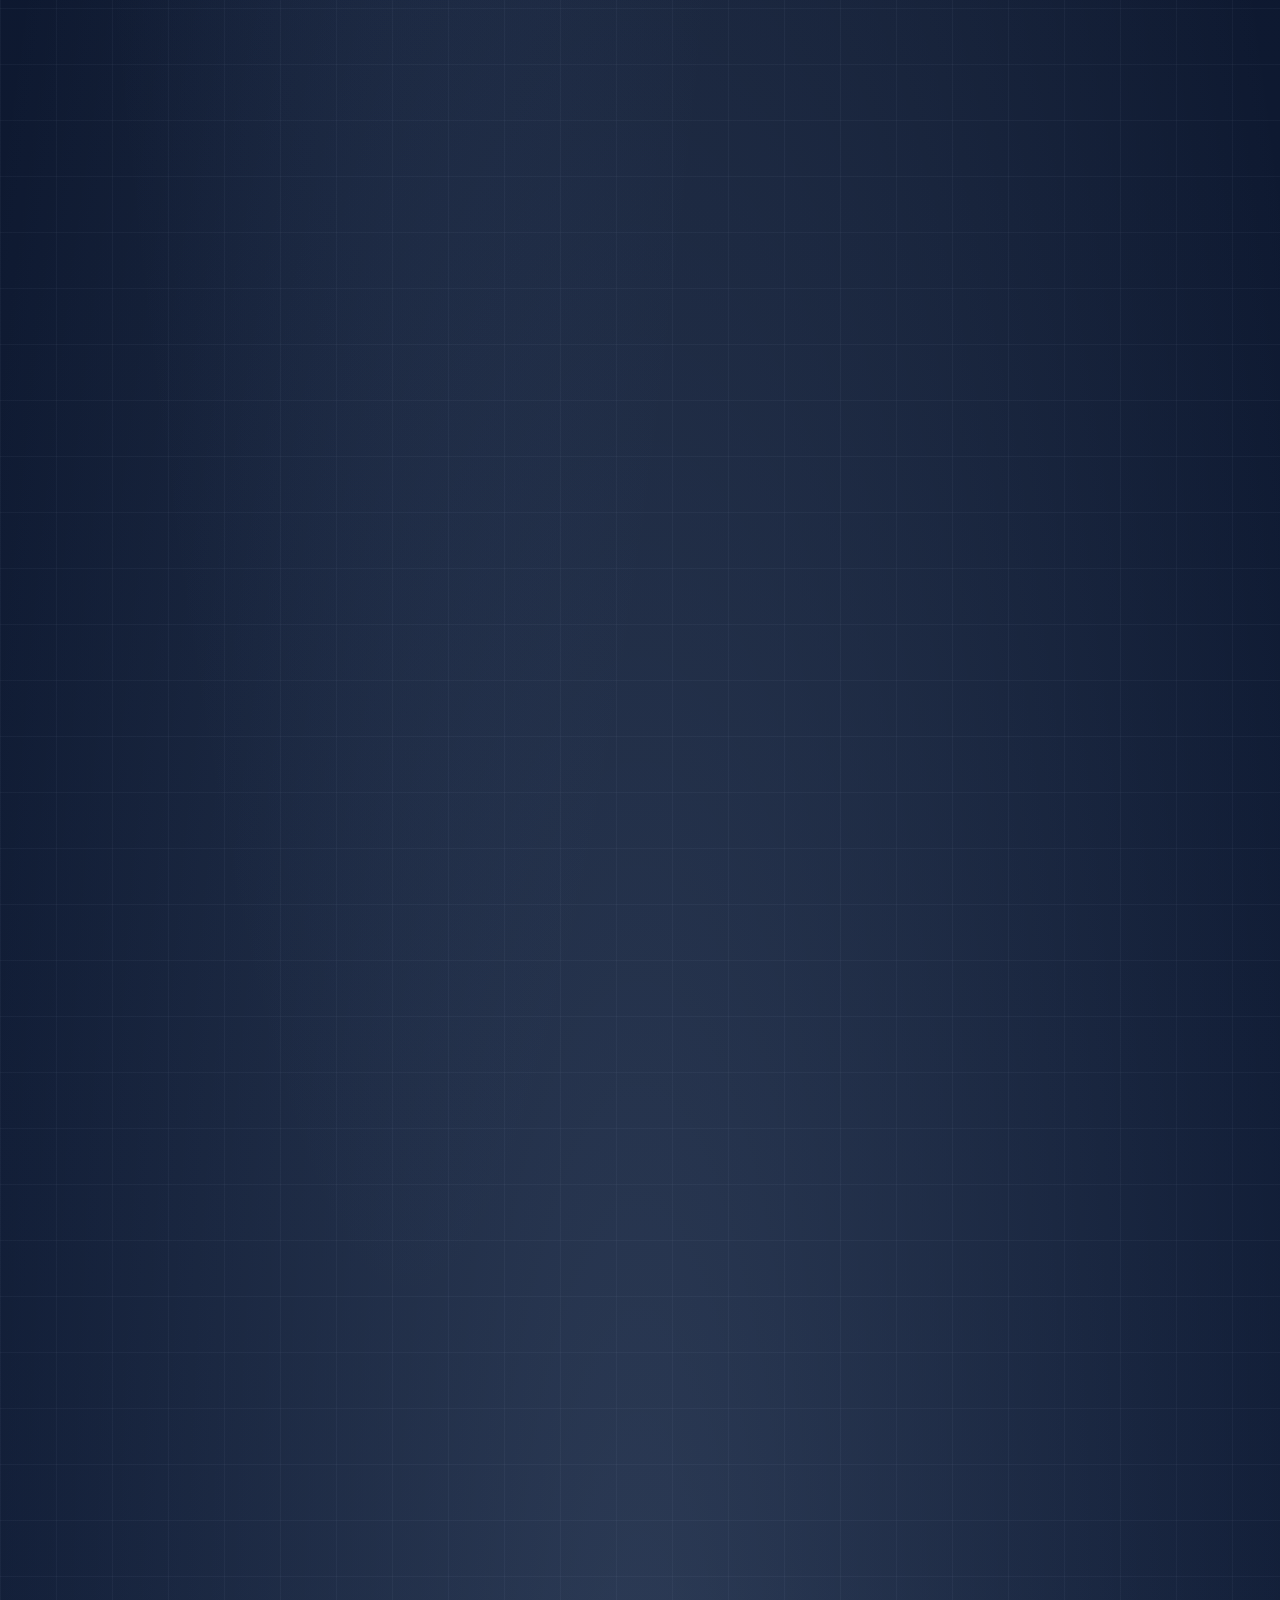
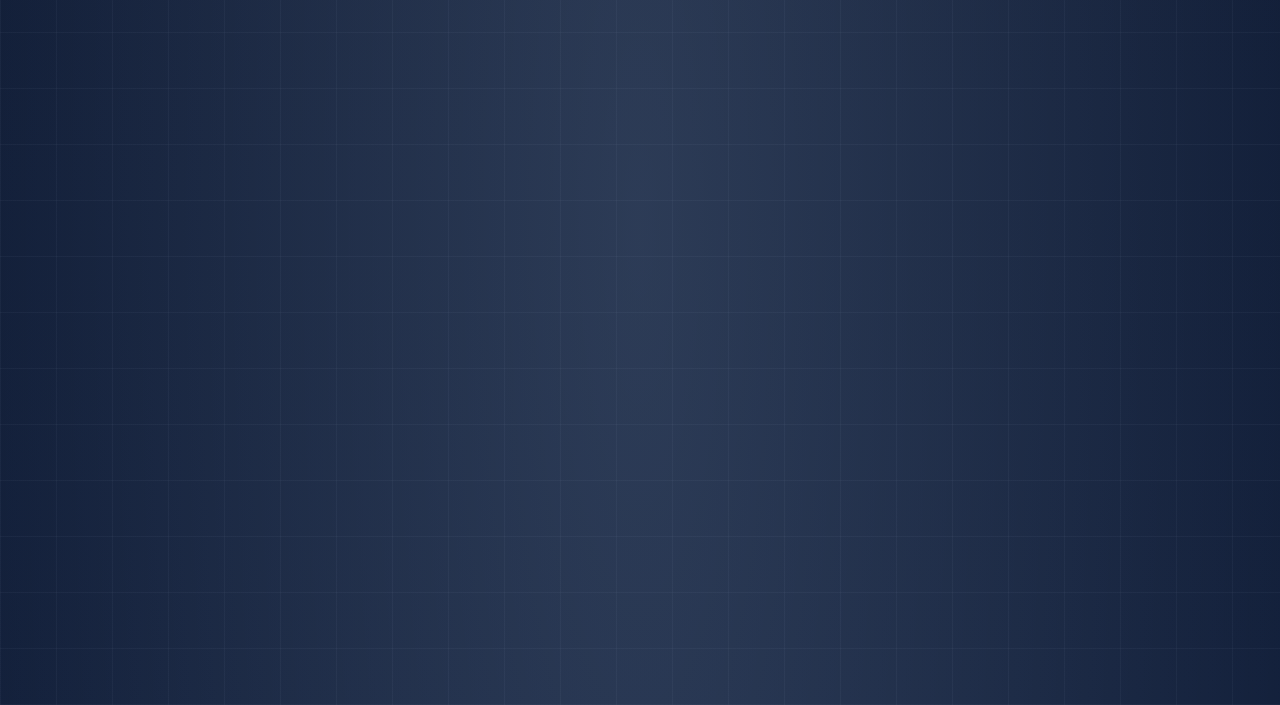
==== commit d54c0b89: "Extend A4 CV blue sidebar full height to bottom of page" ====
--- a/index.html
+++ b/index.html
@@ -37,7 +37,7 @@
     @keyframes preloaderSpin { from { transform: rotate(0deg); } to { transform: rotate(360deg); } }
     @keyframes clockLoaderWait { 0% { transform: scaleX(0.05); } 60% { transform: scaleX(0.75); } 100% { transform: scaleX(0.92); } }
   </style>
-  <link rel="stylesheet" href="styles.css?v=20261119l" />
+  <link rel="stylesheet" href="styles.css?v=20261120a" />
   <script src="https://cdnjs.cloudflare.com/ajax/libs/gsap/3.12.5/gsap.min.js"></script>
   <script src="https://cdnjs.cloudflare.com/ajax/libs/gsap/3.12.5/ScrollTrigger.min.js"></script>
   <script type="module" src="https://ajax.googleapis.com/ajax/libs/model-viewer/3.5.0/model-viewer.min.js" async></script>
--- a/styles.css
+++ b/styles.css
@@ -2115,14 +2115,19 @@
   .cv-sheet--two-col {
     display: grid !important;
     grid-template-columns: 33% 67% !important;
+    align-items: stretch !important;
     width: 100% !important;
-    min-height: 280mm;
+    min-height: 285mm !important;
+    background: linear-gradient(90deg, #0b1326 0 33%, #ffffff 33% 100%) !important;
     padding: 0 !important;
     font-size: 12.2px !important;
     line-height: 1.38 !important;
   }
 
   .cv-sidebar {
+    height: 100% !important;
+    min-height: 285mm !important;
+    align-self: stretch !important;
     padding: 14px 13px !important;
     gap: 11px !important;
   }
@@ -2873,8 +2878,9 @@
 .cv-sheet--two-col {
   display: grid;
   grid-template-columns: 34% 66%;
+  align-items: stretch;
   padding: 0;
-  background: #ffffff;
+  background: linear-gradient(90deg, #0b1326 0 34%, #ffffff 34% 100%);
   color: #16222c;
   font-family: var(--font-body);
   font-size: 13.5px;
@@ -2886,6 +2892,8 @@
 .cv-sidebar {
   background: #0b1326;
   color: #eef4ff;
+  height: 100%;
+  align-self: stretch;
   padding: 22px 18px;
   display: flex;
   flex-direction: column;
@@ -3038,6 +3046,7 @@
 @media (max-width: 48rem) {
   .cv-sheet--two-col {
     grid-template-columns: 1fr;
+    background: #ffffff;
   }
 }
 
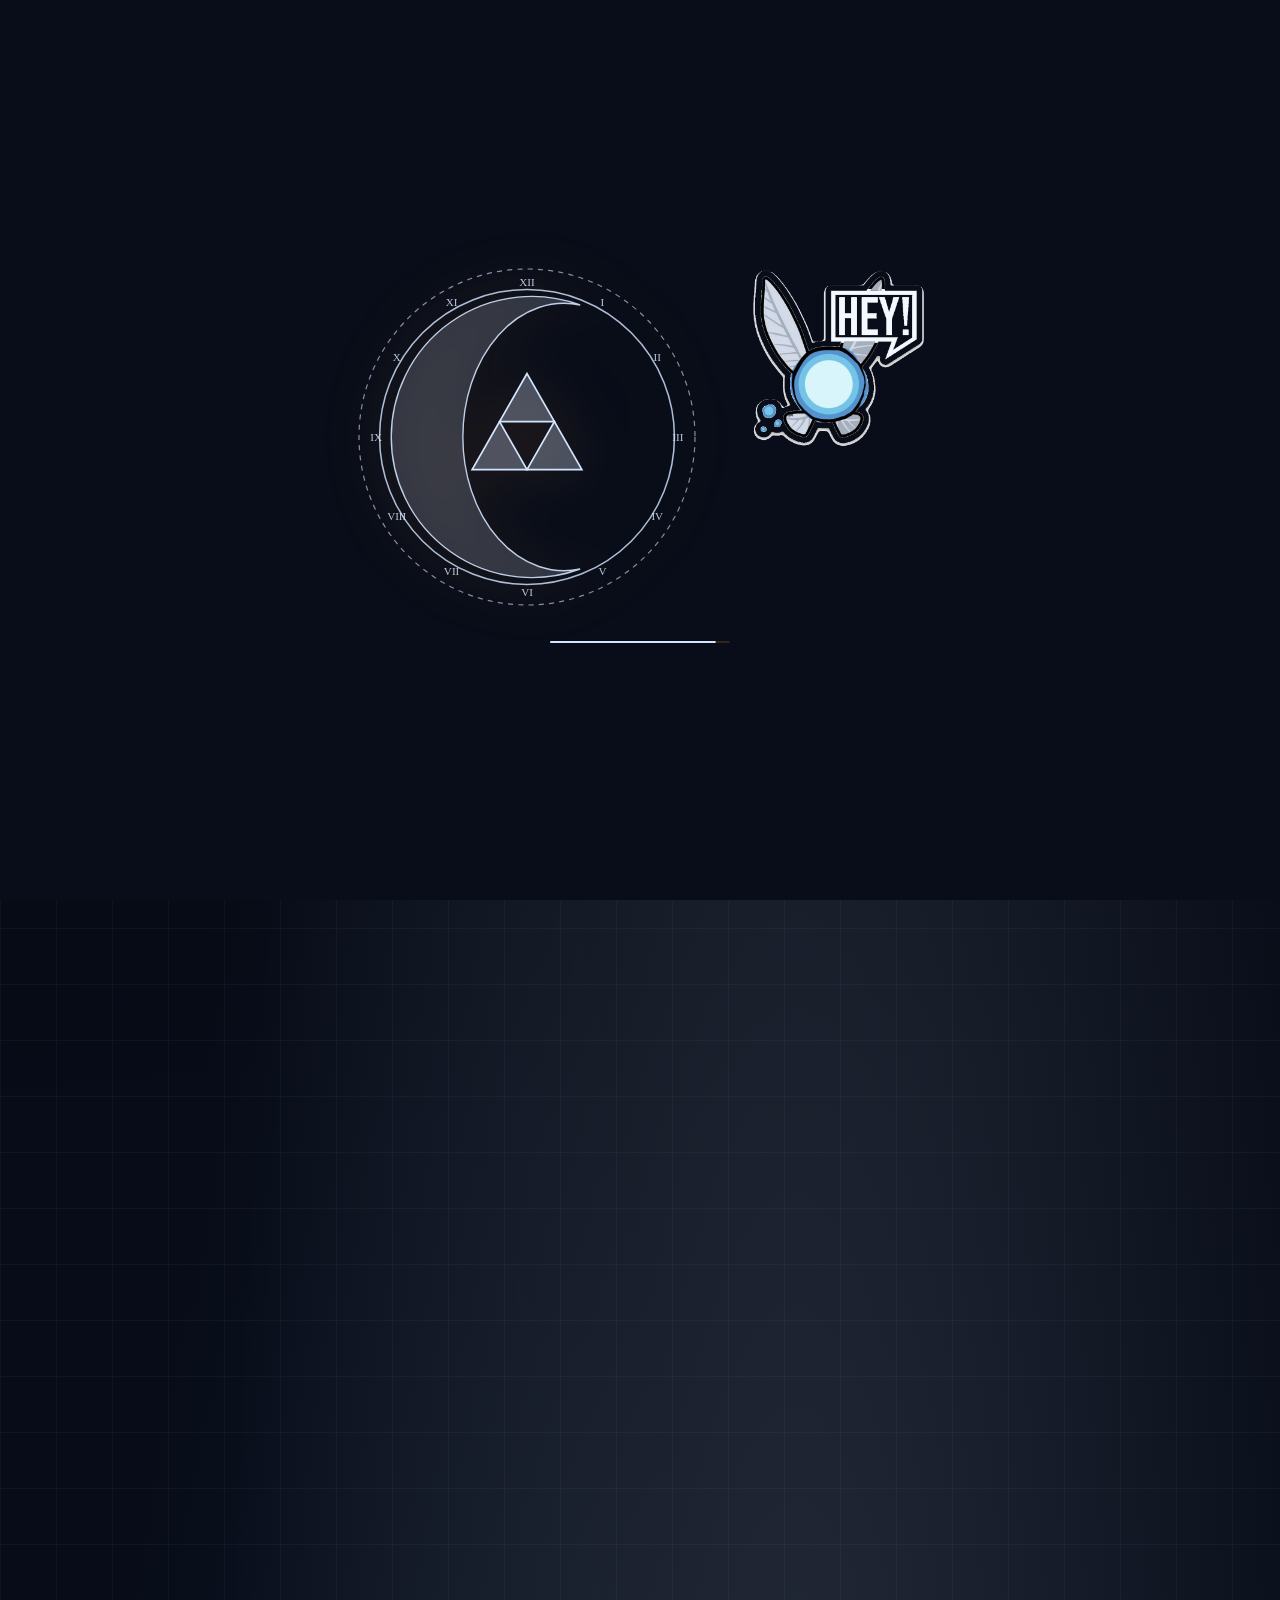
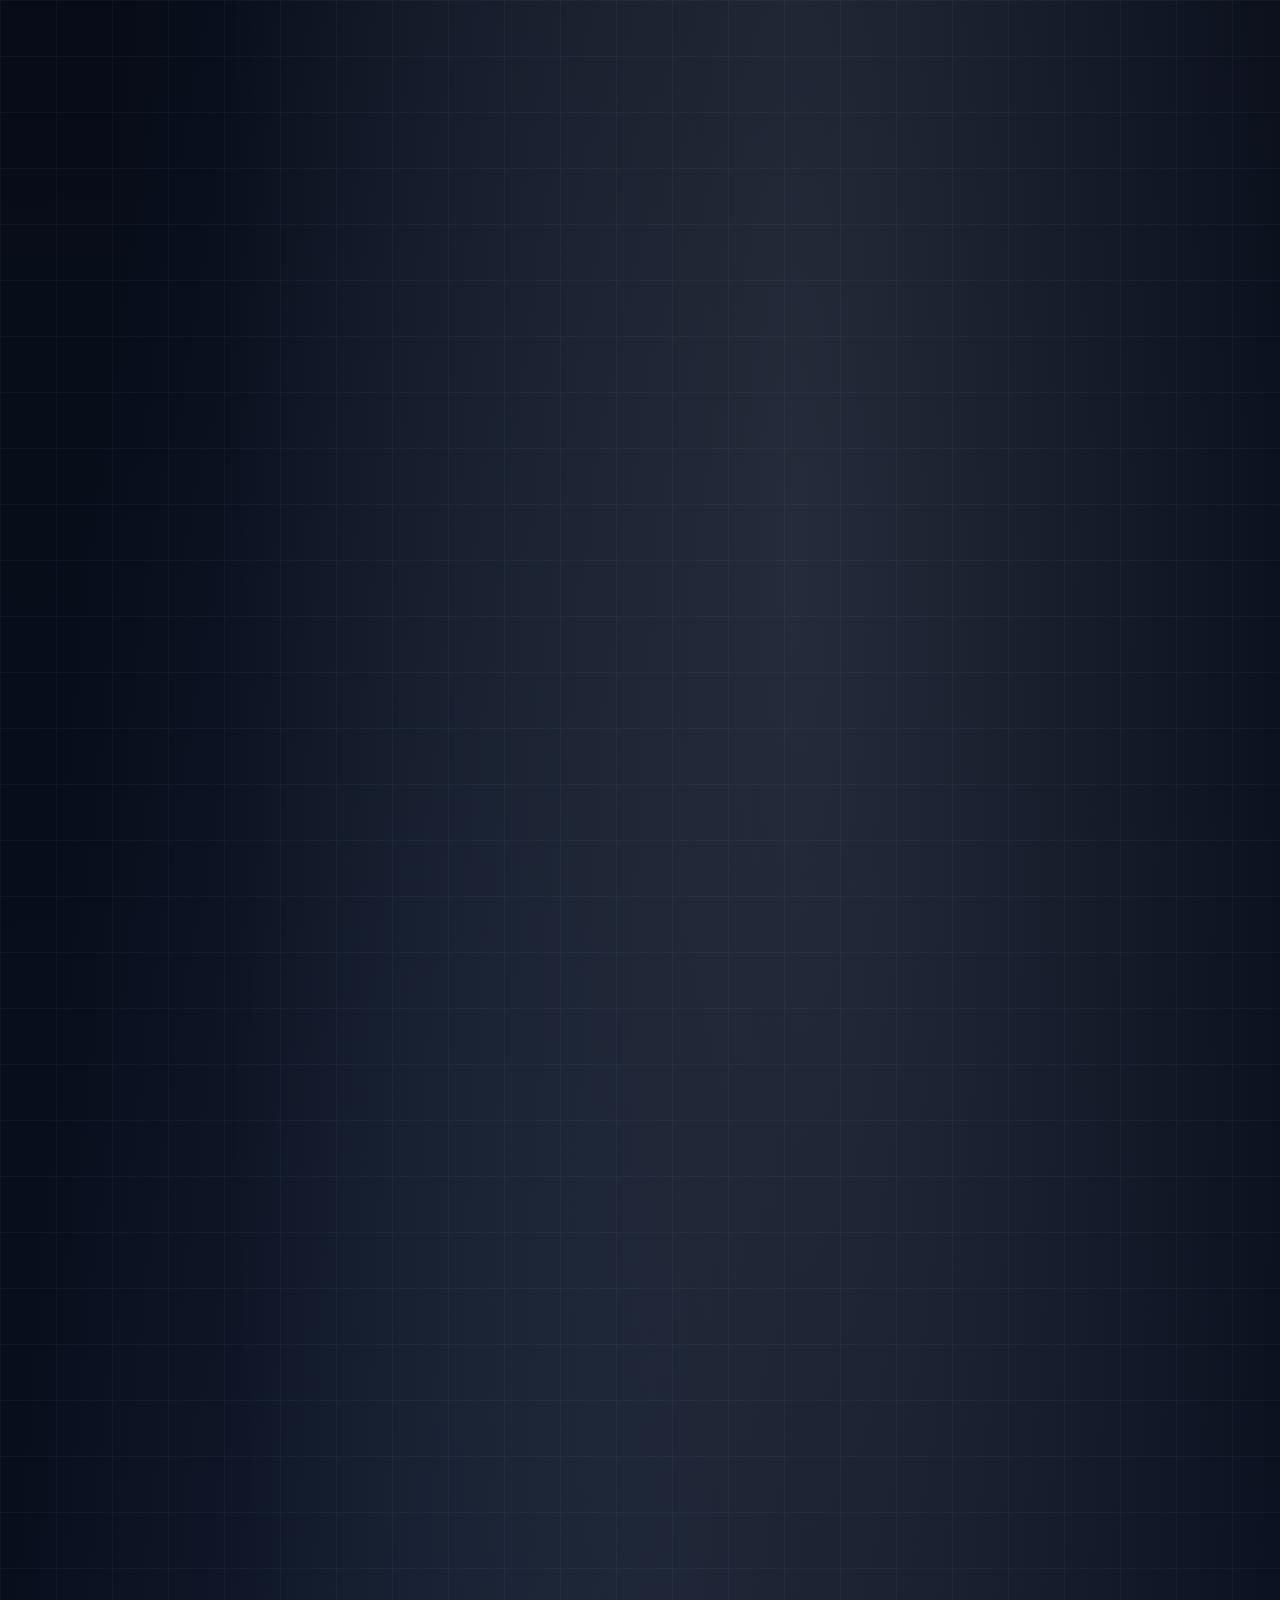
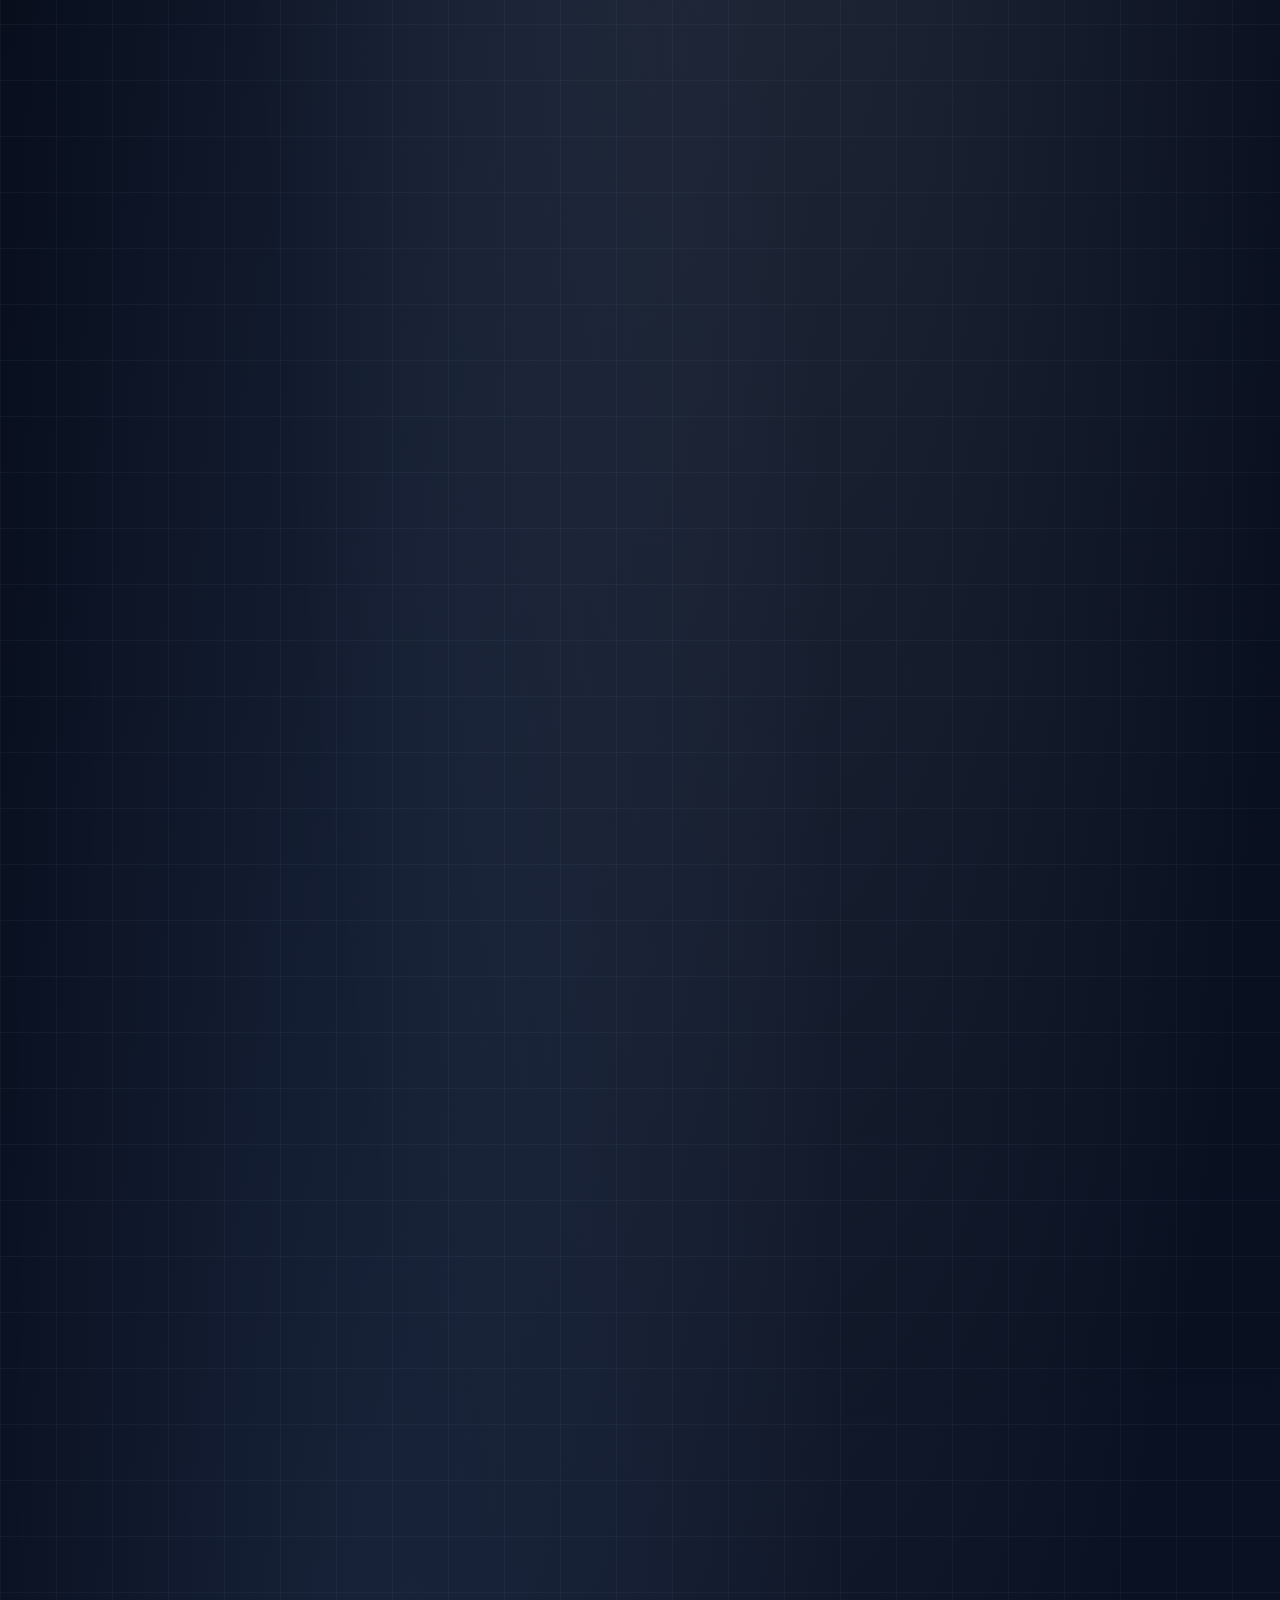
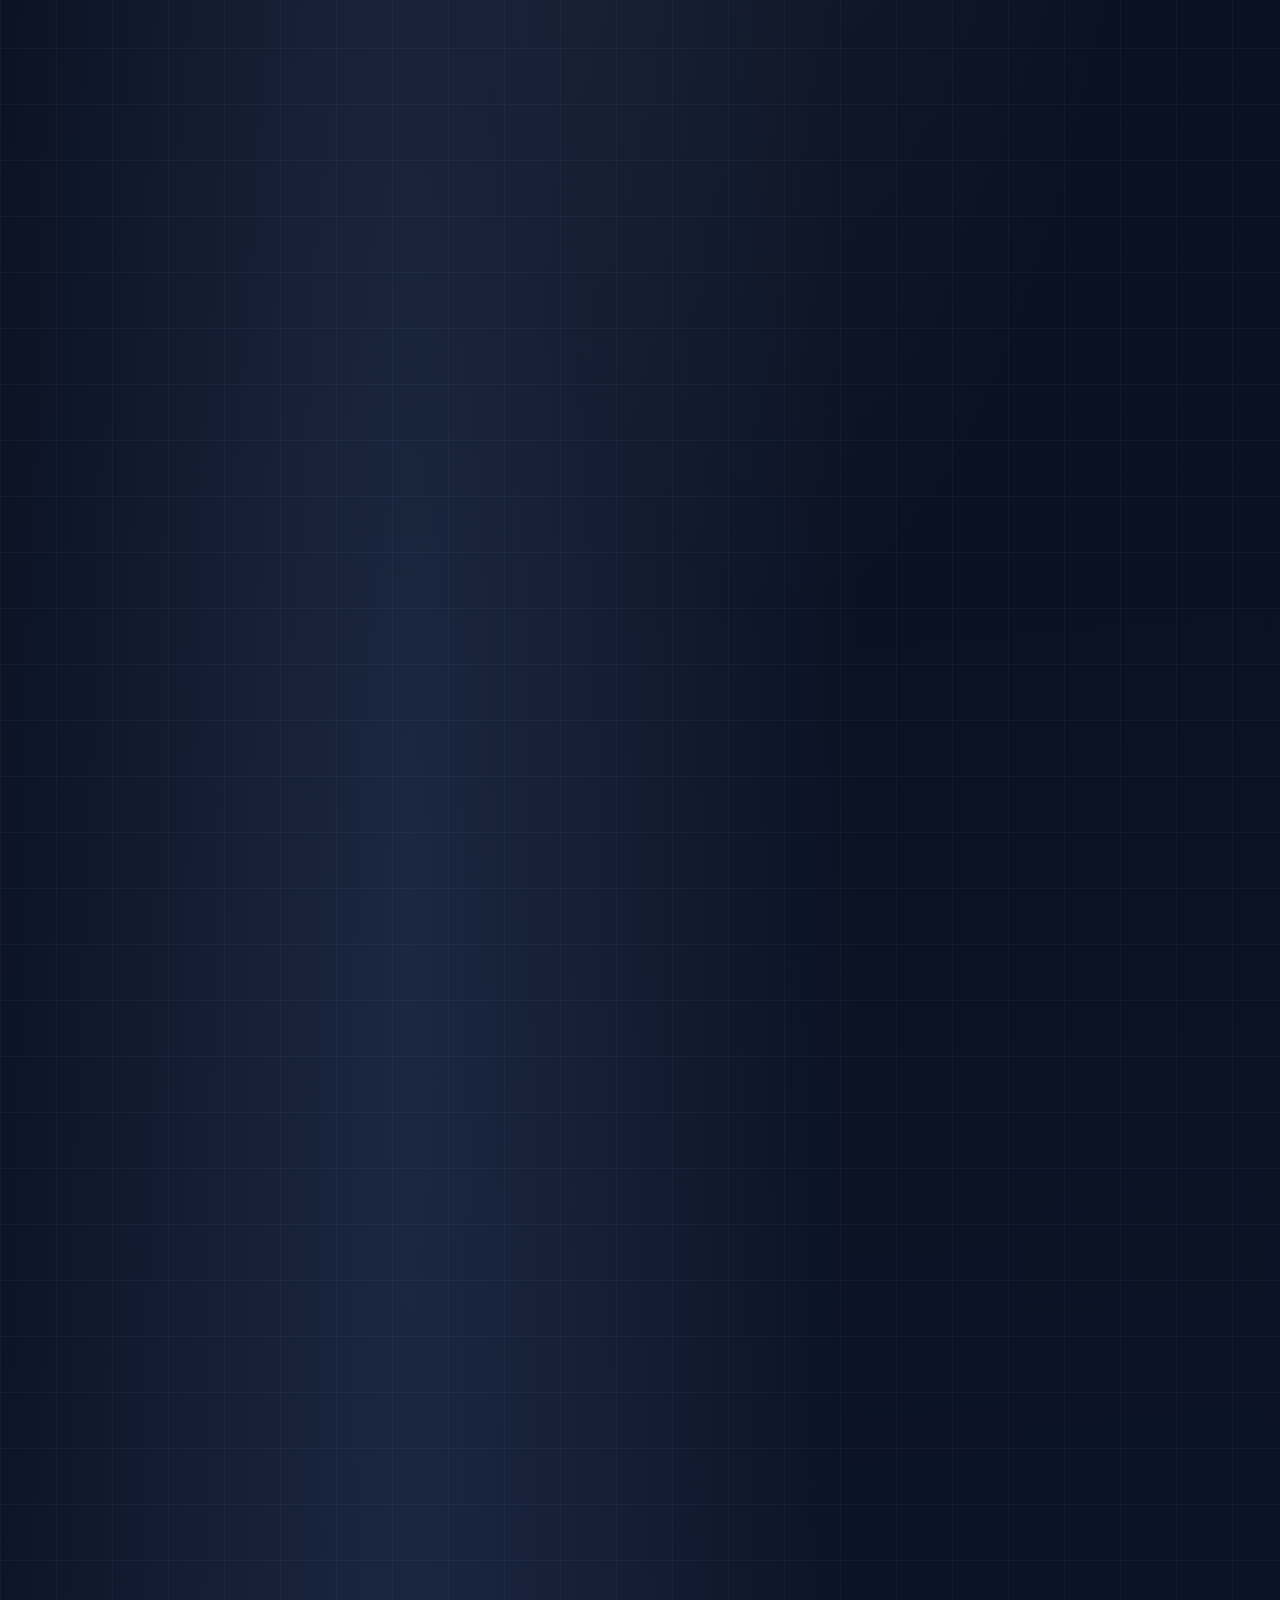
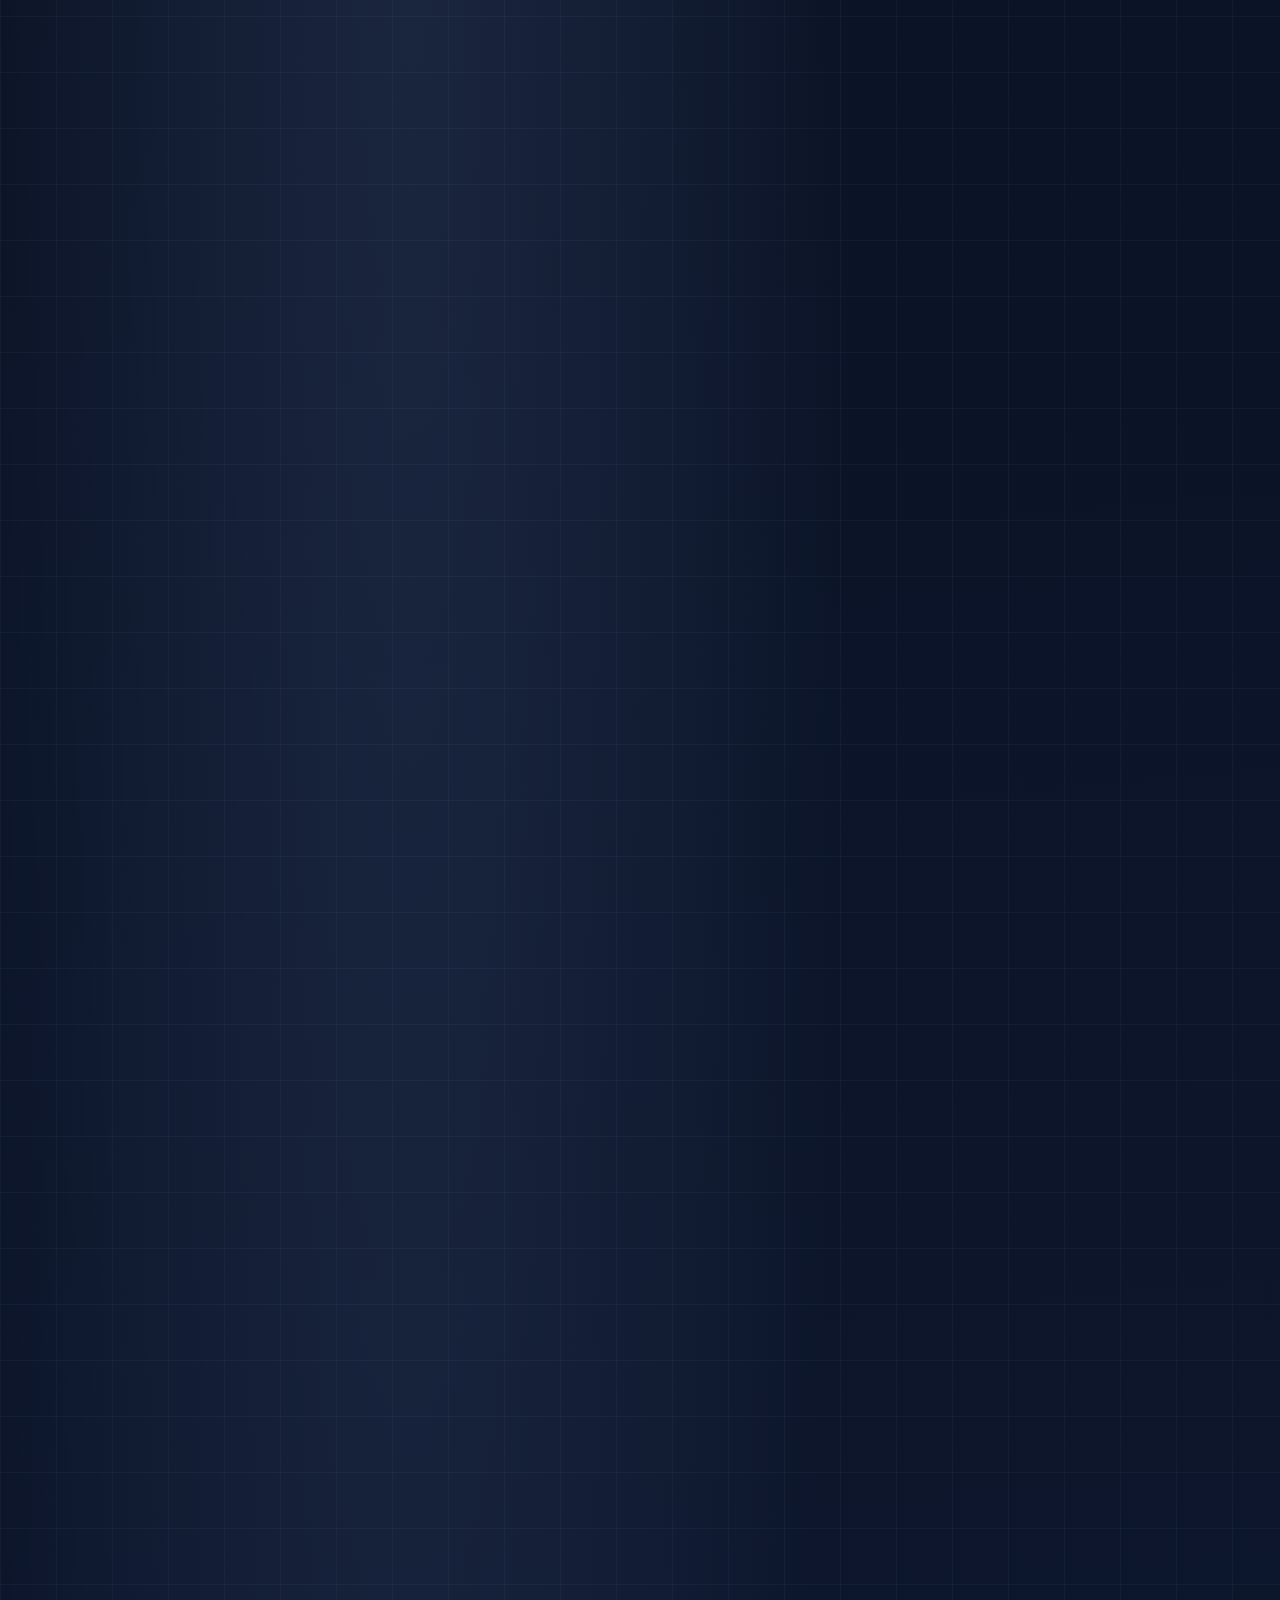
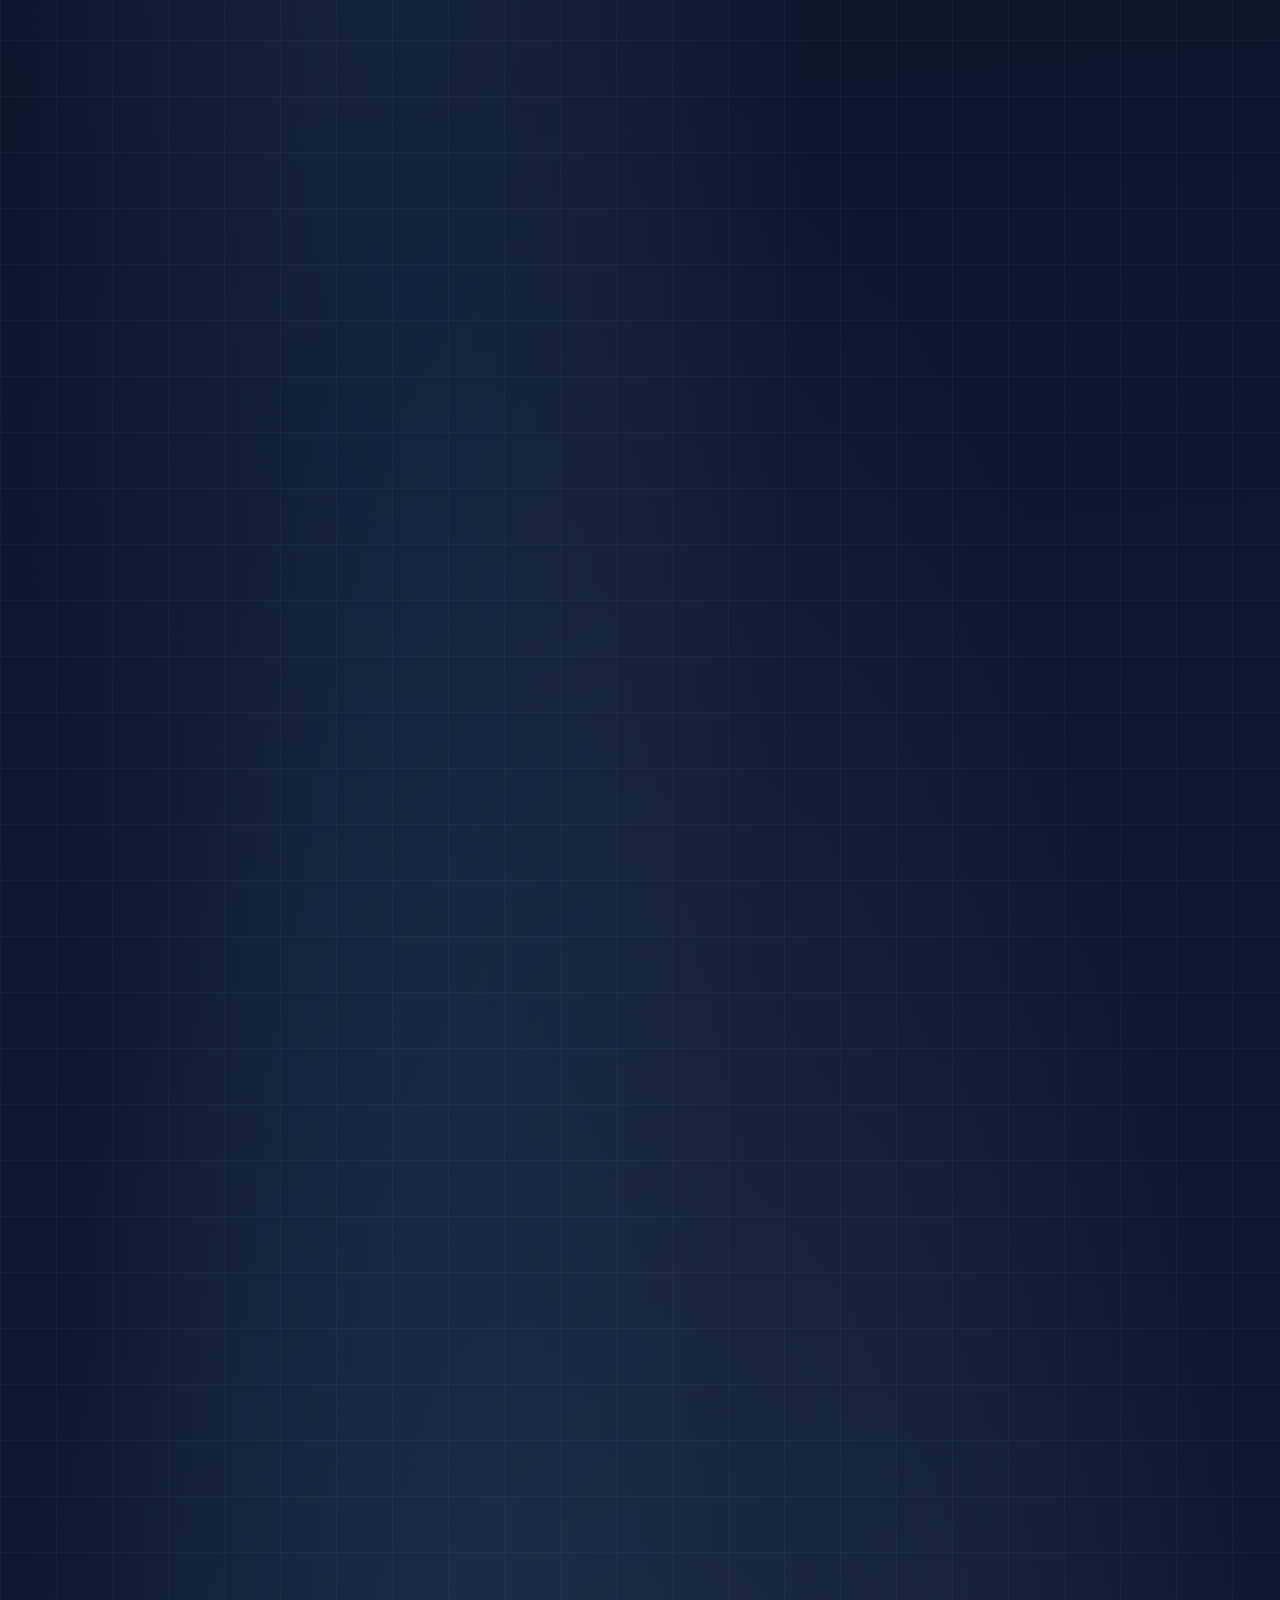
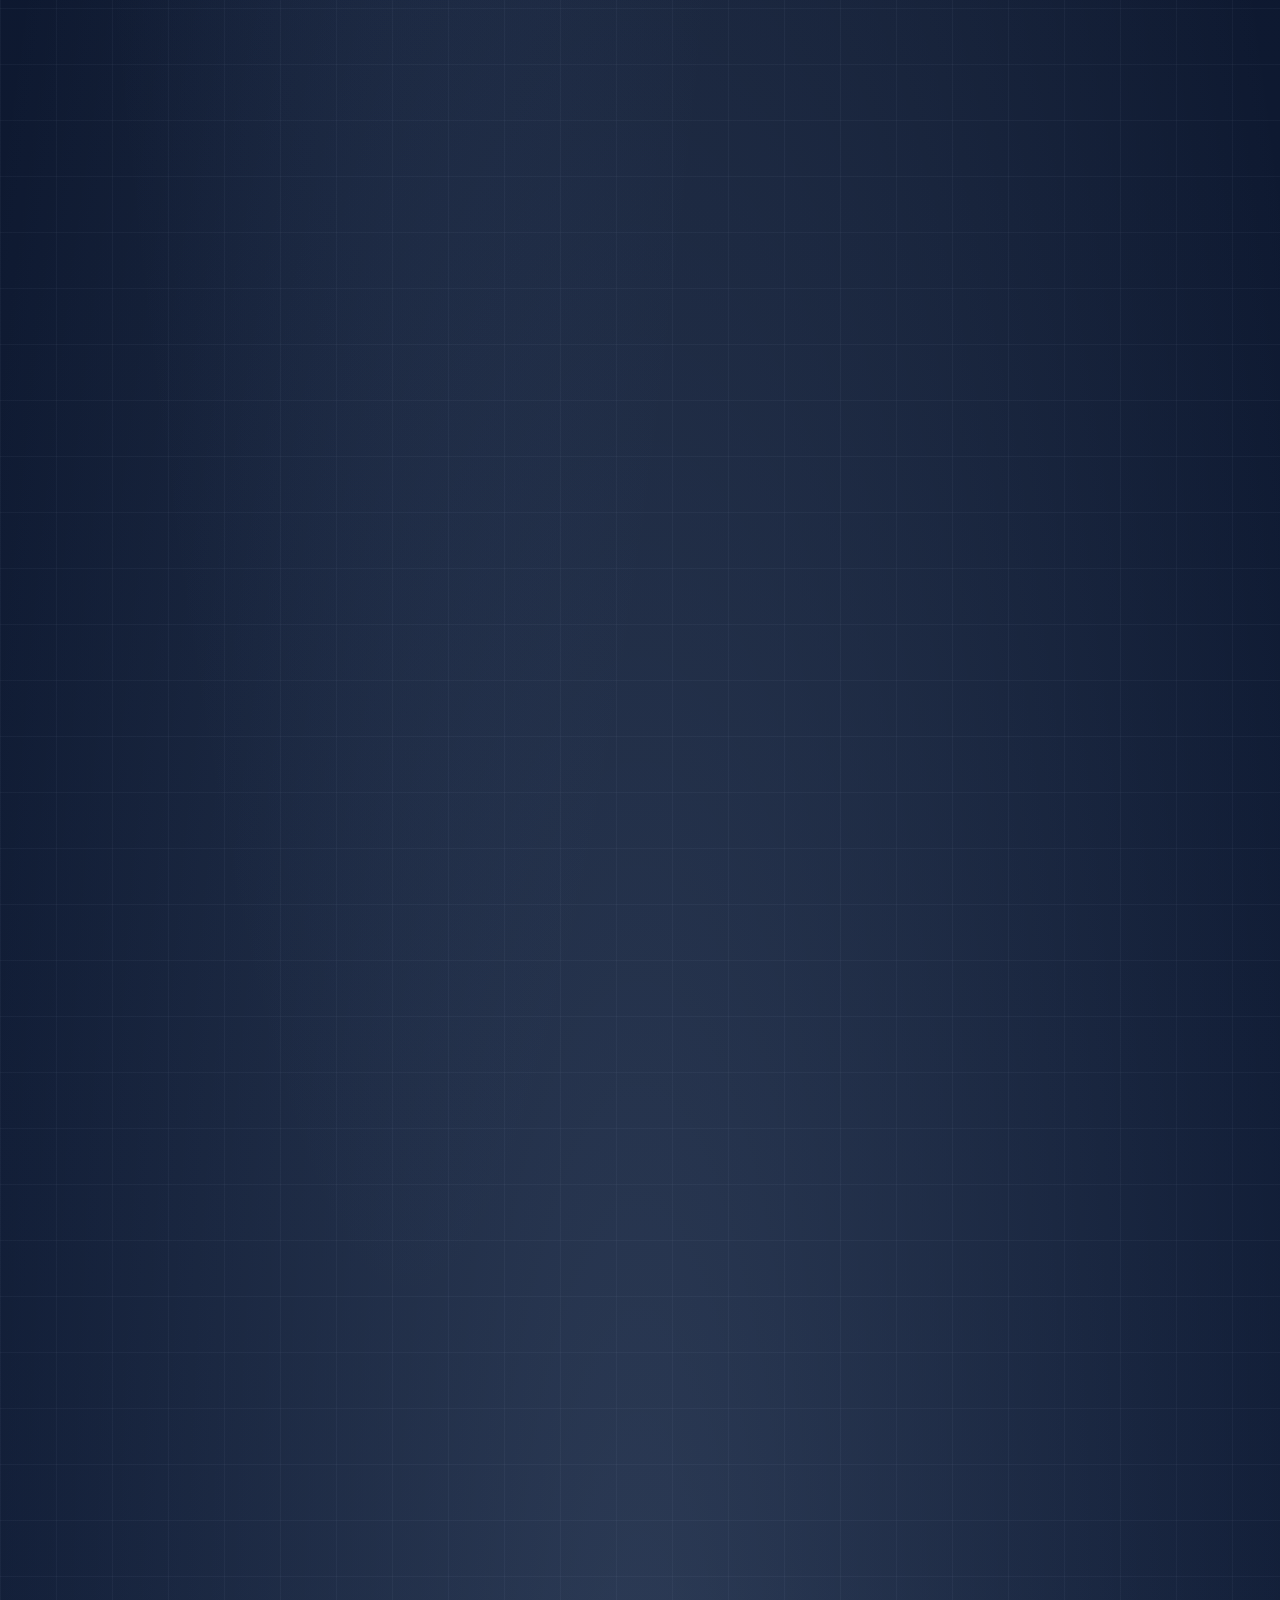
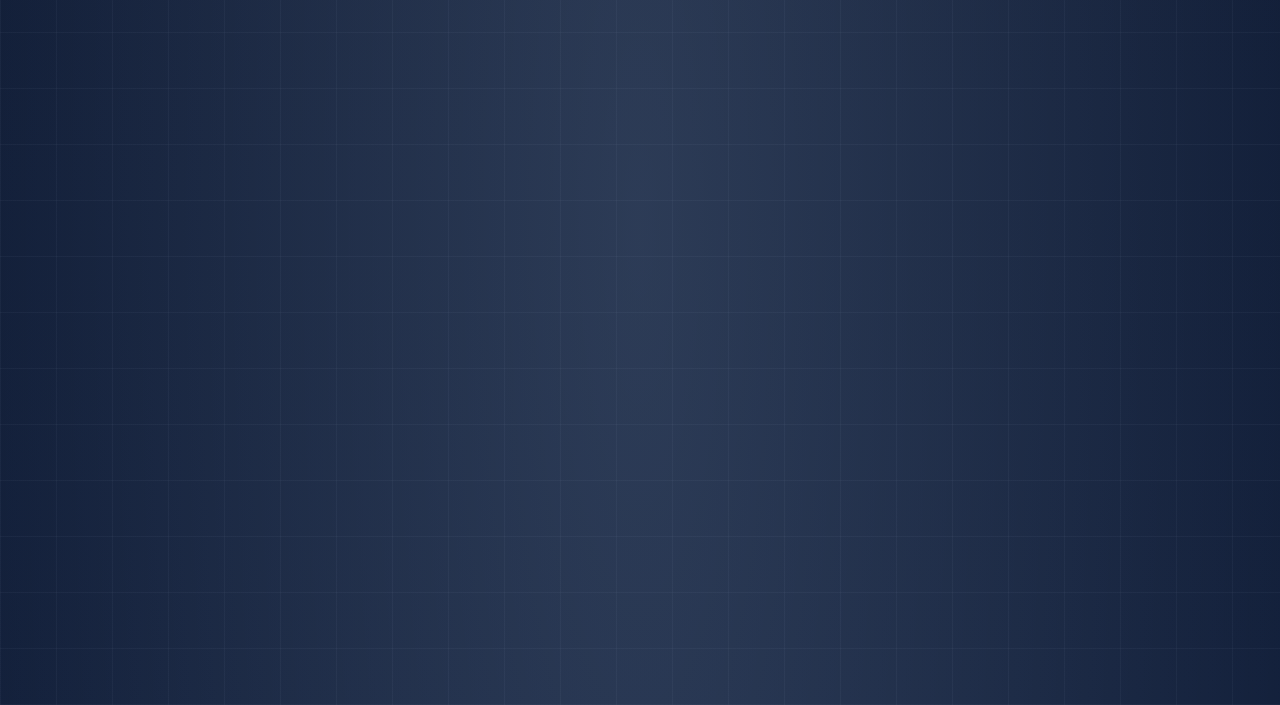
==== commit 05674ddd: "Hide Netlify HUD & browser print headers on A4 CV PDF export" ====
--- a/index.html
+++ b/index.html
@@ -37,7 +37,7 @@
     @keyframes preloaderSpin { from { transform: rotate(0deg); } to { transform: rotate(360deg); } }
     @keyframes clockLoaderWait { 0% { transform: scaleX(0.05); } 60% { transform: scaleX(0.75); } 100% { transform: scaleX(0.92); } }
   </style>
-  <link rel="stylesheet" href="styles.css?v=20261120a" />
+  <link rel="stylesheet" href="styles.css?v=20261120b" />
   <script src="https://cdnjs.cloudflare.com/ajax/libs/gsap/3.12.5/gsap.min.js"></script>
   <script src="https://cdnjs.cloudflare.com/ajax/libs/gsap/3.12.5/ScrollTrigger.min.js"></script>
   <script type="module" src="https://ajax.googleapis.com/ajax/libs/model-viewer/3.5.0/model-viewer.min.js" async></script>
--- a/styles.css
+++ b/styles.css
@@ -2060,7 +2060,7 @@
 @media print {
   @page {
     size: A4 portrait;
-    margin: 6mm;
+    margin: 0;
   }
 
   * {
@@ -2077,12 +2077,17 @@
     padding: 0 !important;
   }
 
+  body > :not(#cvModal),
   .clock-preloader,
   .navbar,
   main,
   footer,
   #debugHud,
   #gddModal,
+  #valdoriaGddModal,
+  #imageLightboxModal,
+  #gameWindowModal,
+  #questModal,
   #cmdModal,
   #toast,
   .no-print {
@@ -2117,7 +2122,7 @@
     grid-template-columns: 33% 67% !important;
     align-items: stretch !important;
     width: 100% !important;
-    min-height: 285mm !important;
+    min-height: 297mm !important;
     background: linear-gradient(90deg, #0b1326 0 33%, #ffffff 33% 100%) !important;
     padding: 0 !important;
     font-size: 12.2px !important;
@@ -2126,9 +2131,9 @@
 
   .cv-sidebar {
     height: 100% !important;
-    min-height: 285mm !important;
+    min-height: 297mm !important;
     align-self: stretch !important;
-    padding: 14px 13px !important;
+    padding: 14mm 5mm 12mm 6mm !important;
     gap: 11px !important;
   }
 
@@ -2142,7 +2147,7 @@
   }
 
   .cv-main {
-    padding: 16px 18px !important;
+    padding: 14mm 8mm 12mm 8mm !important;
     gap: 9px !important;
   }
 
